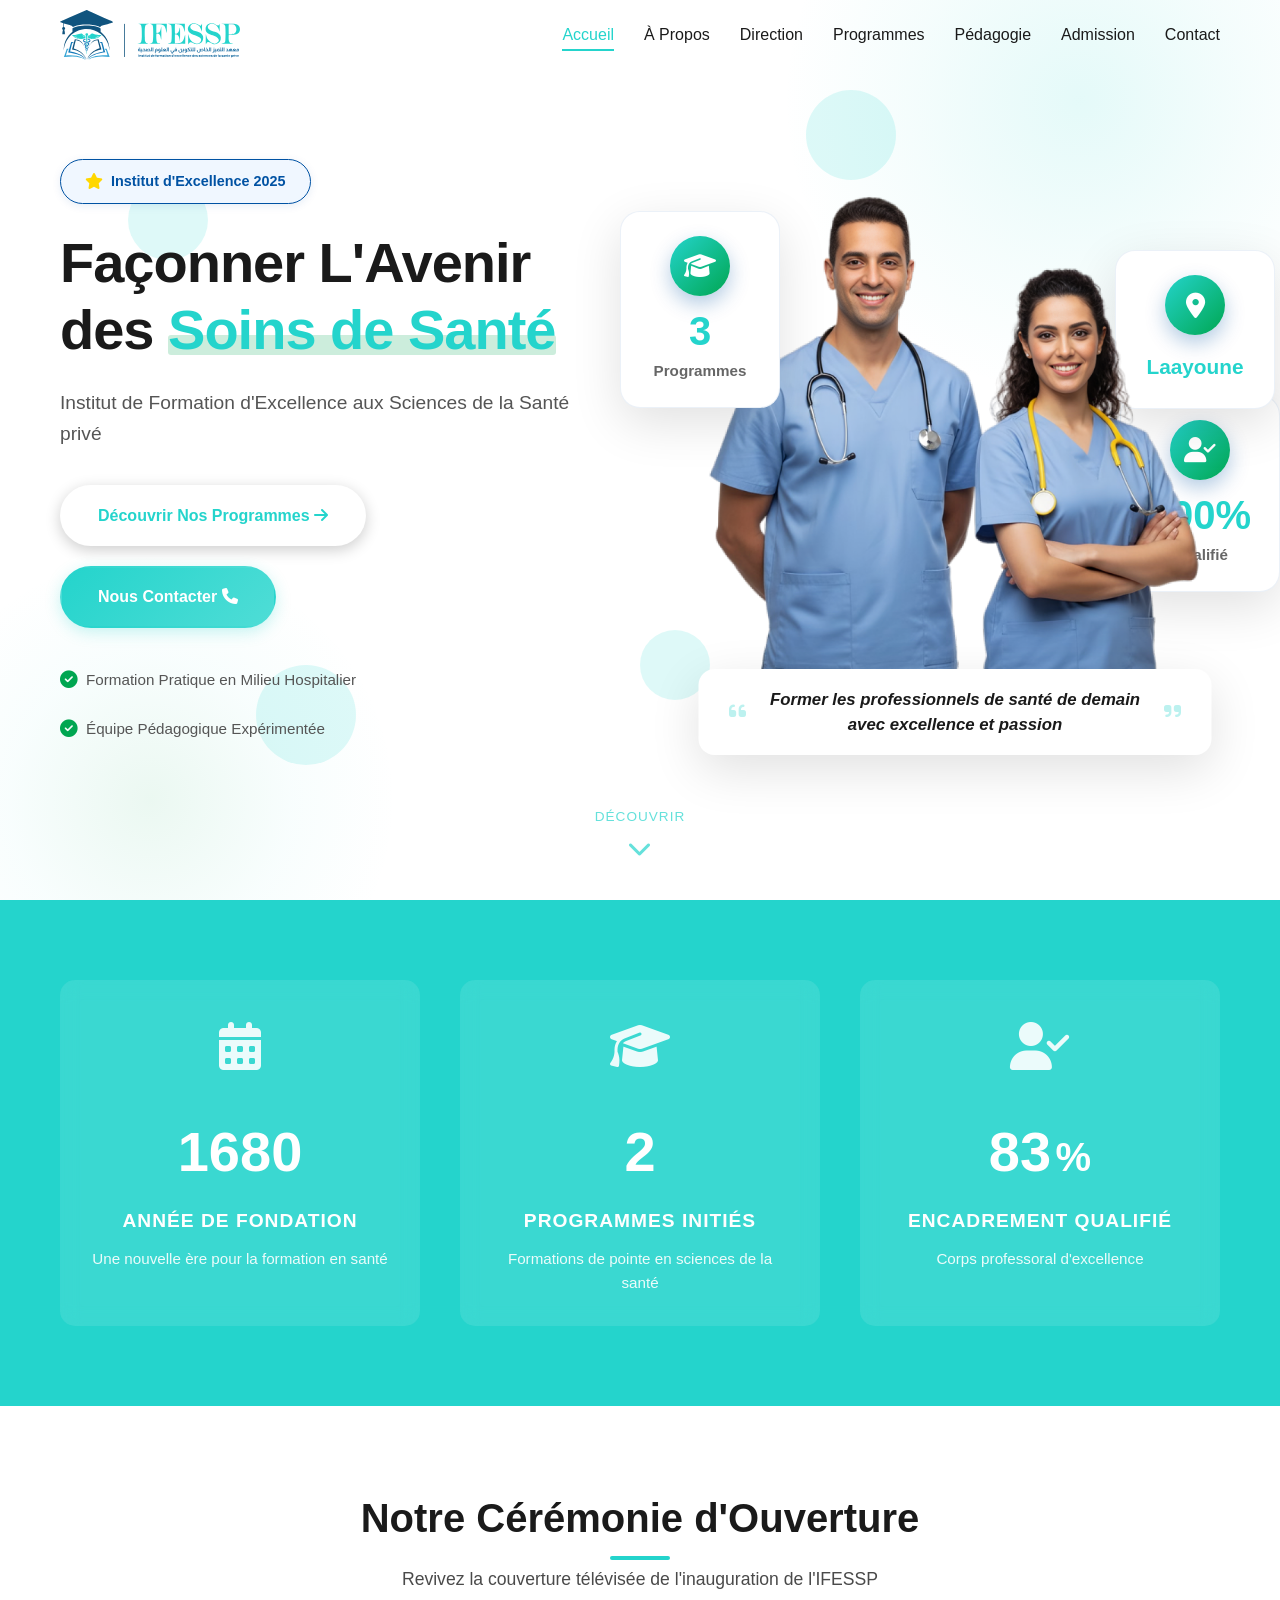
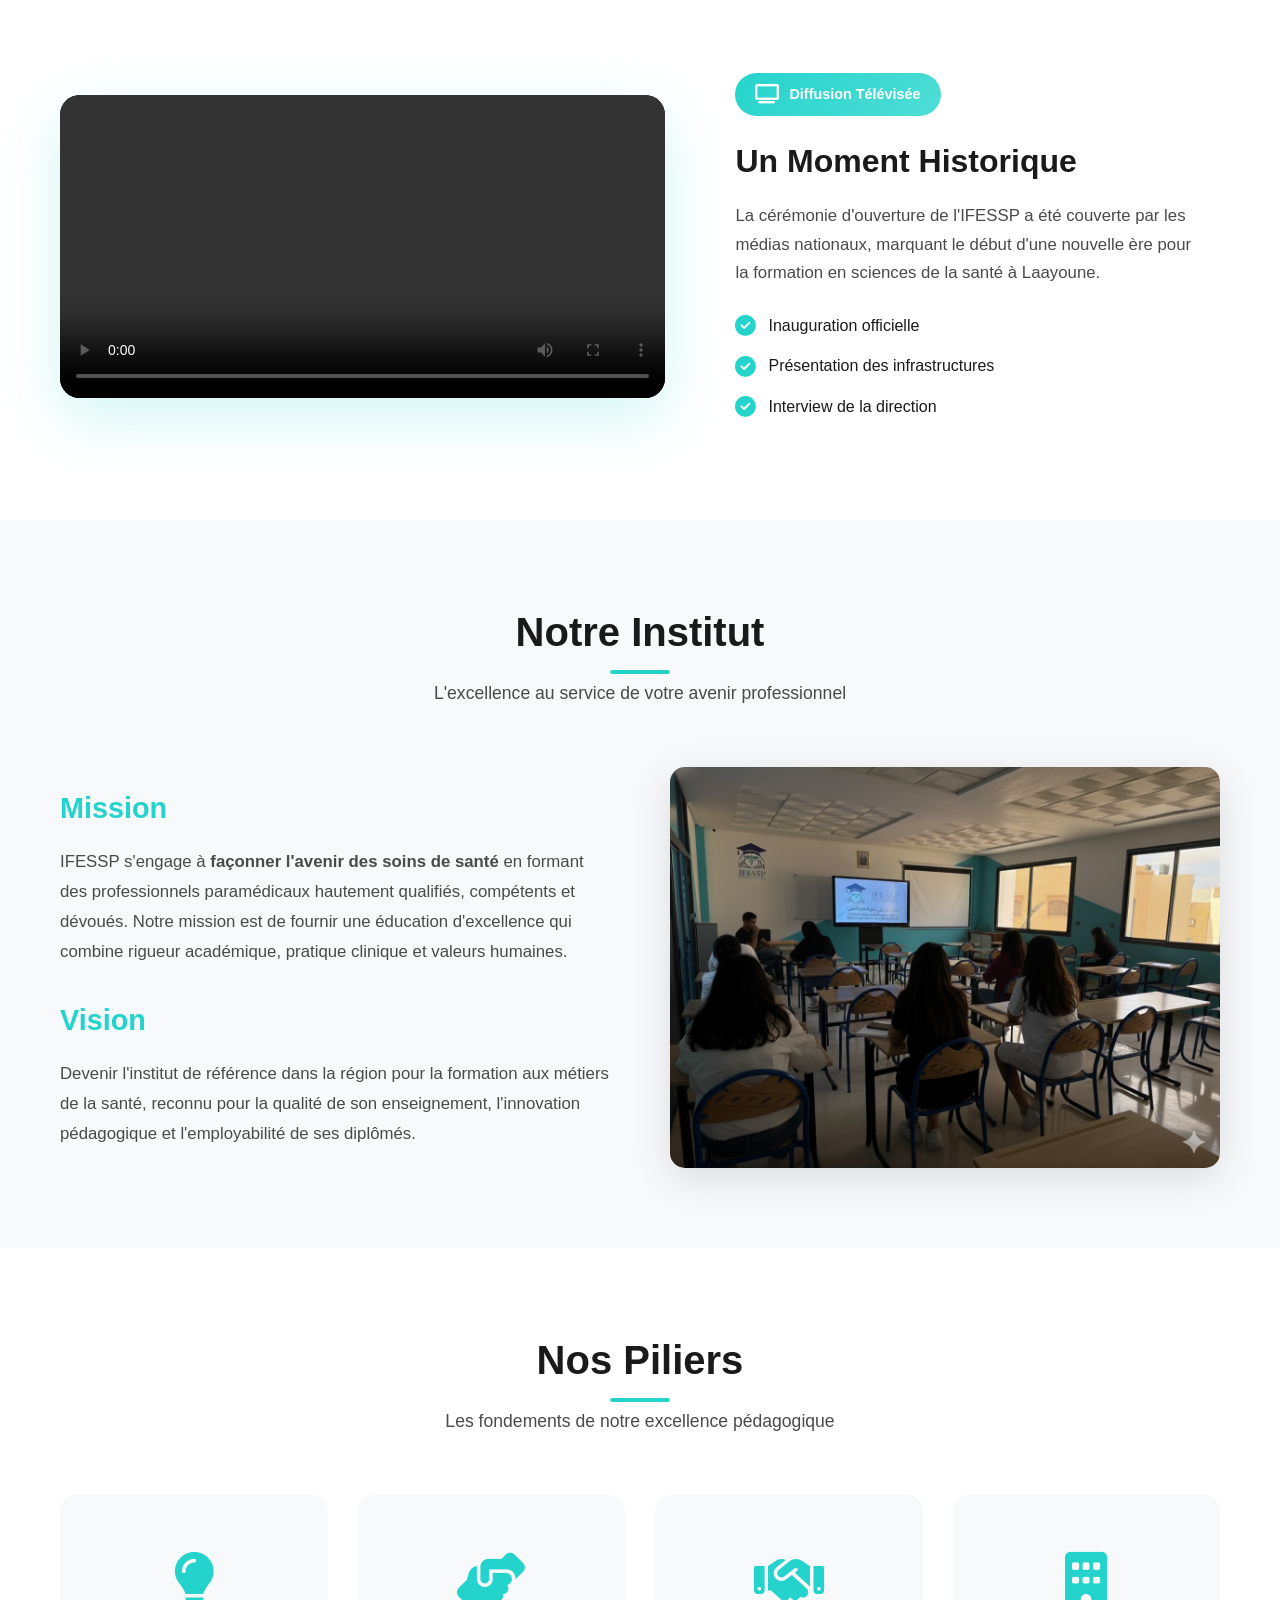
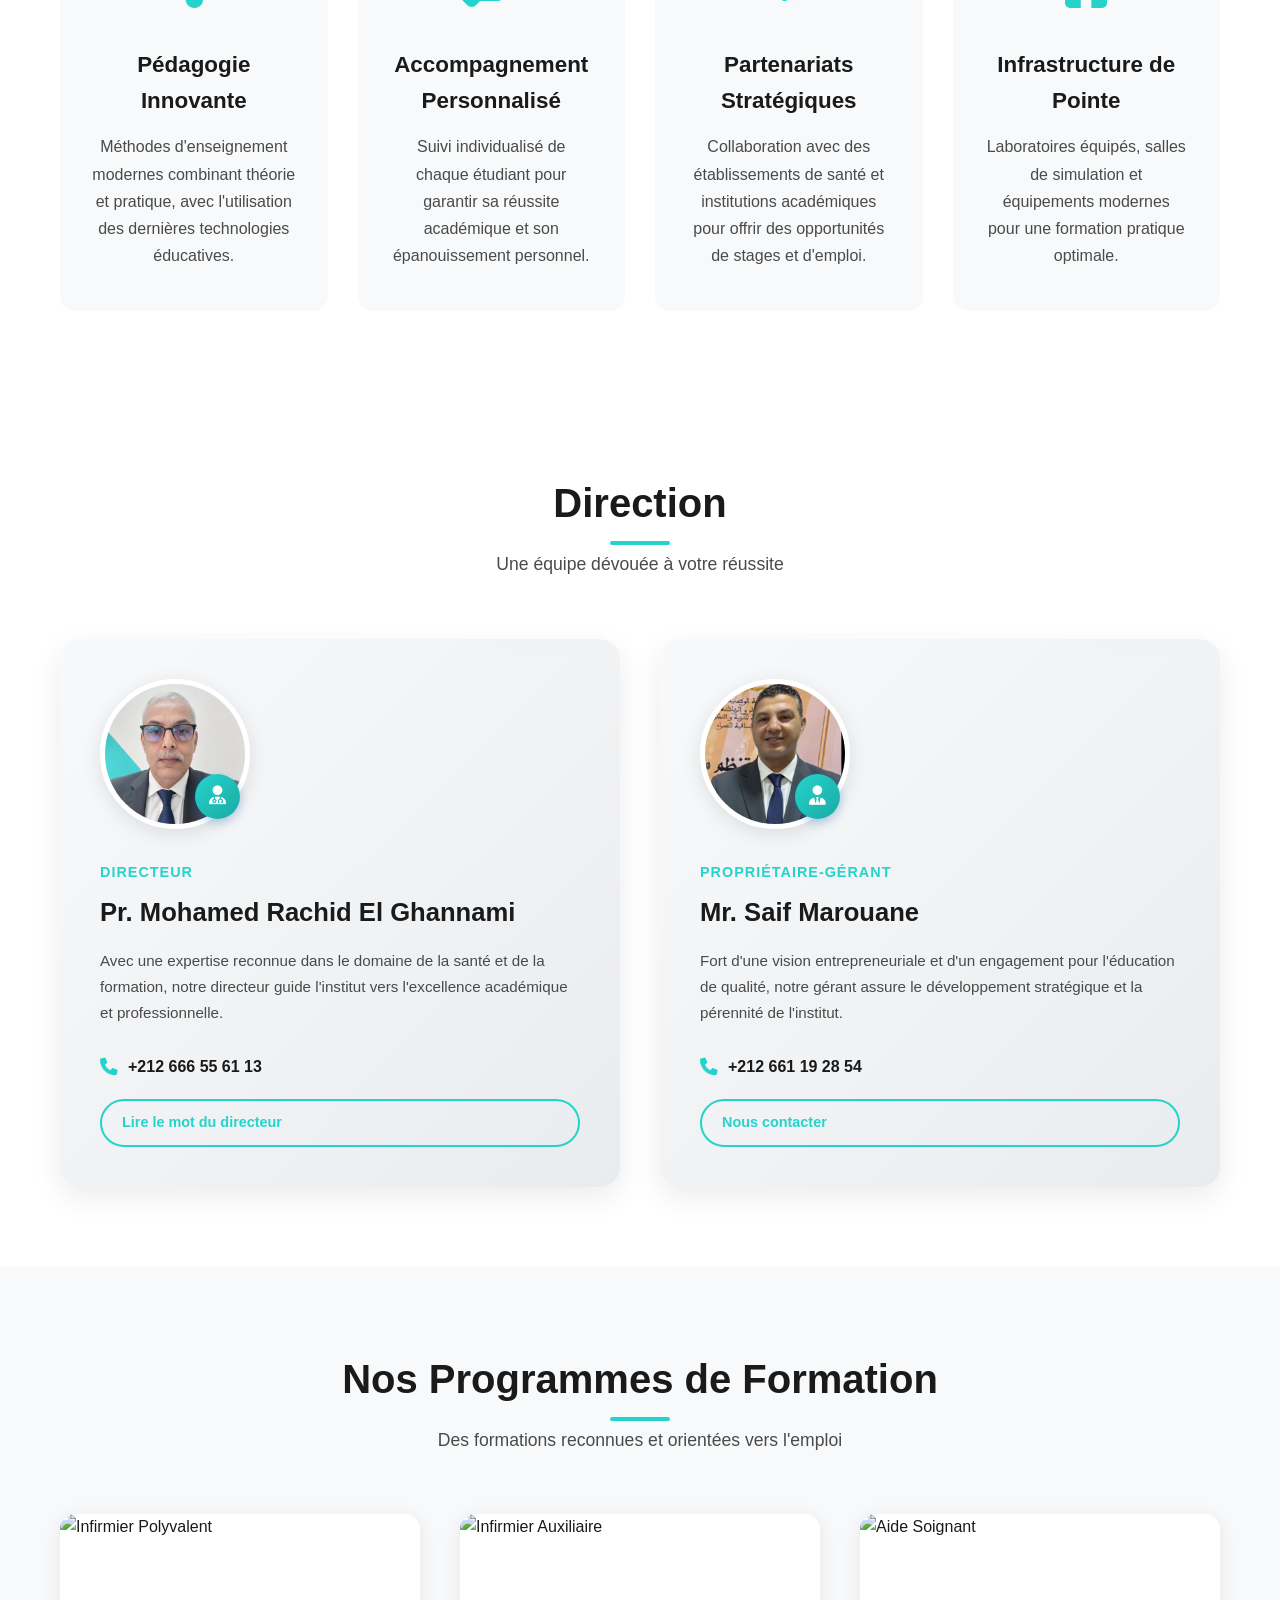
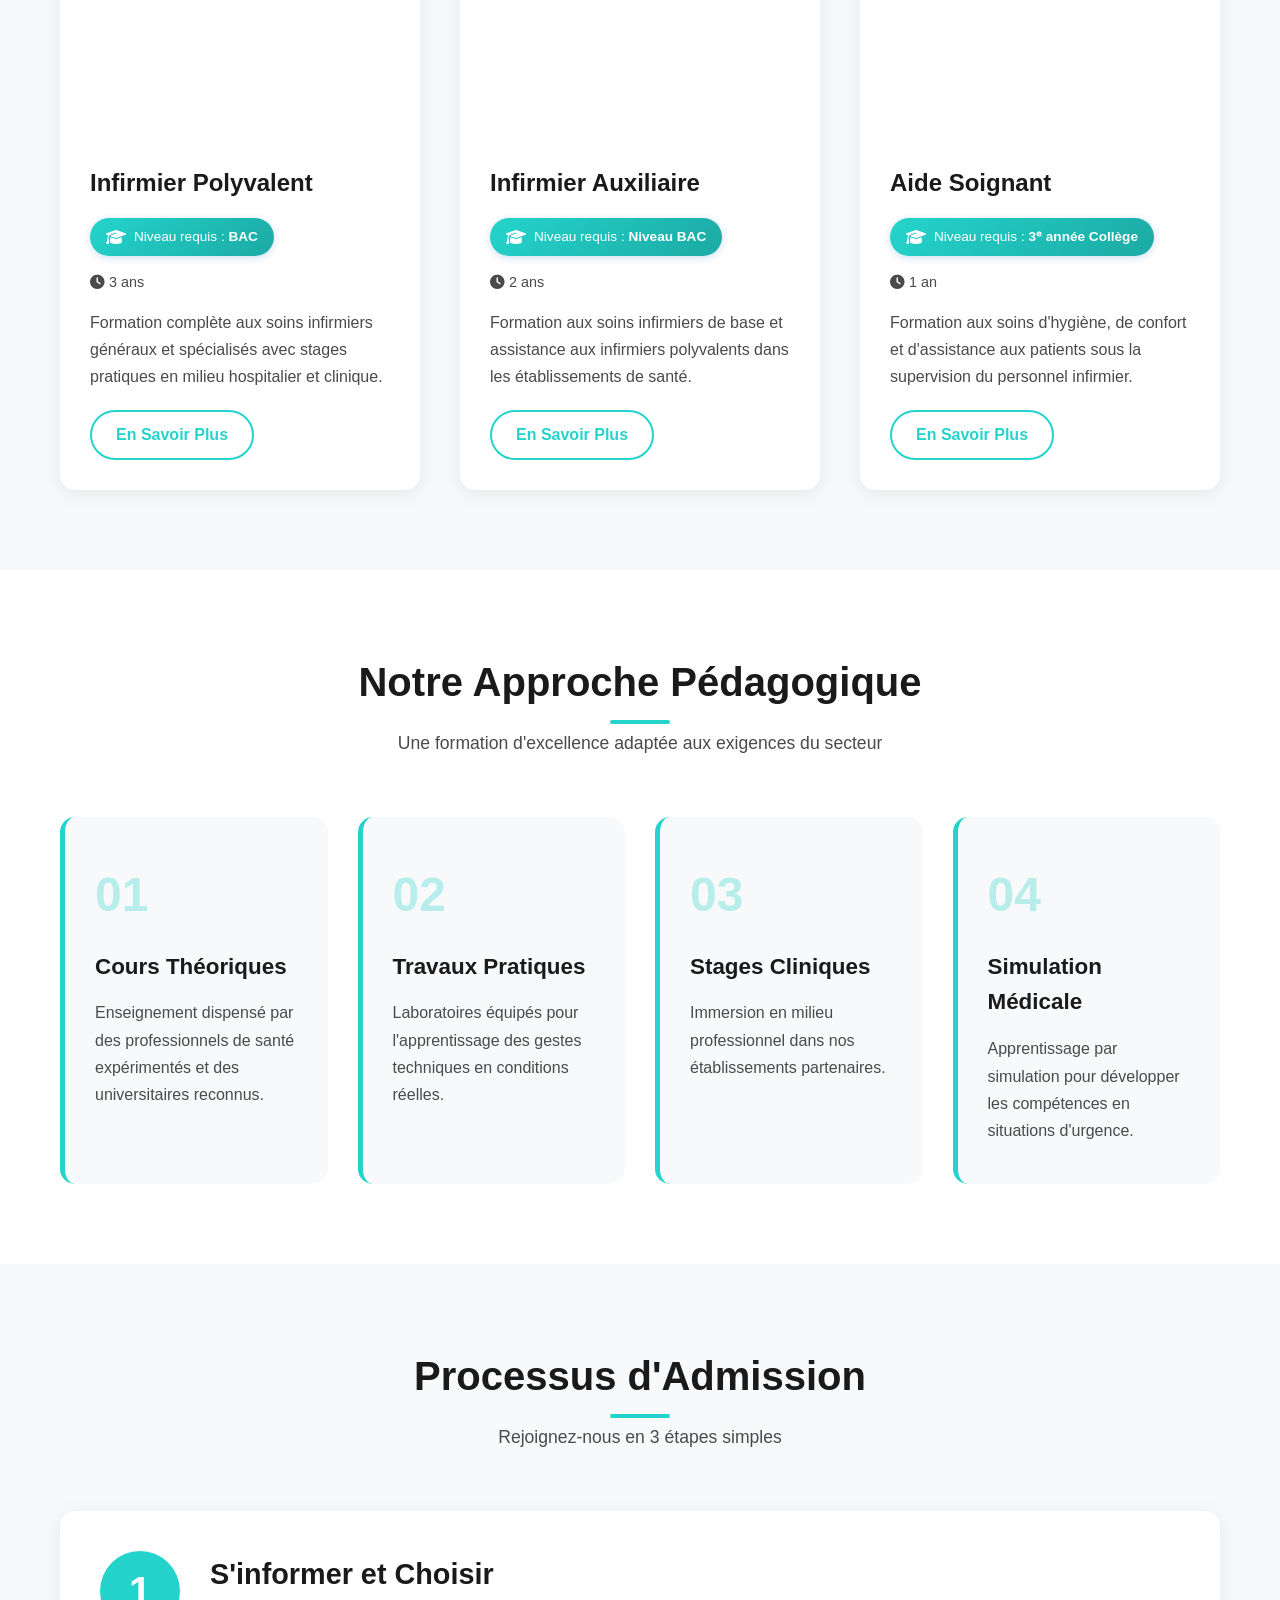
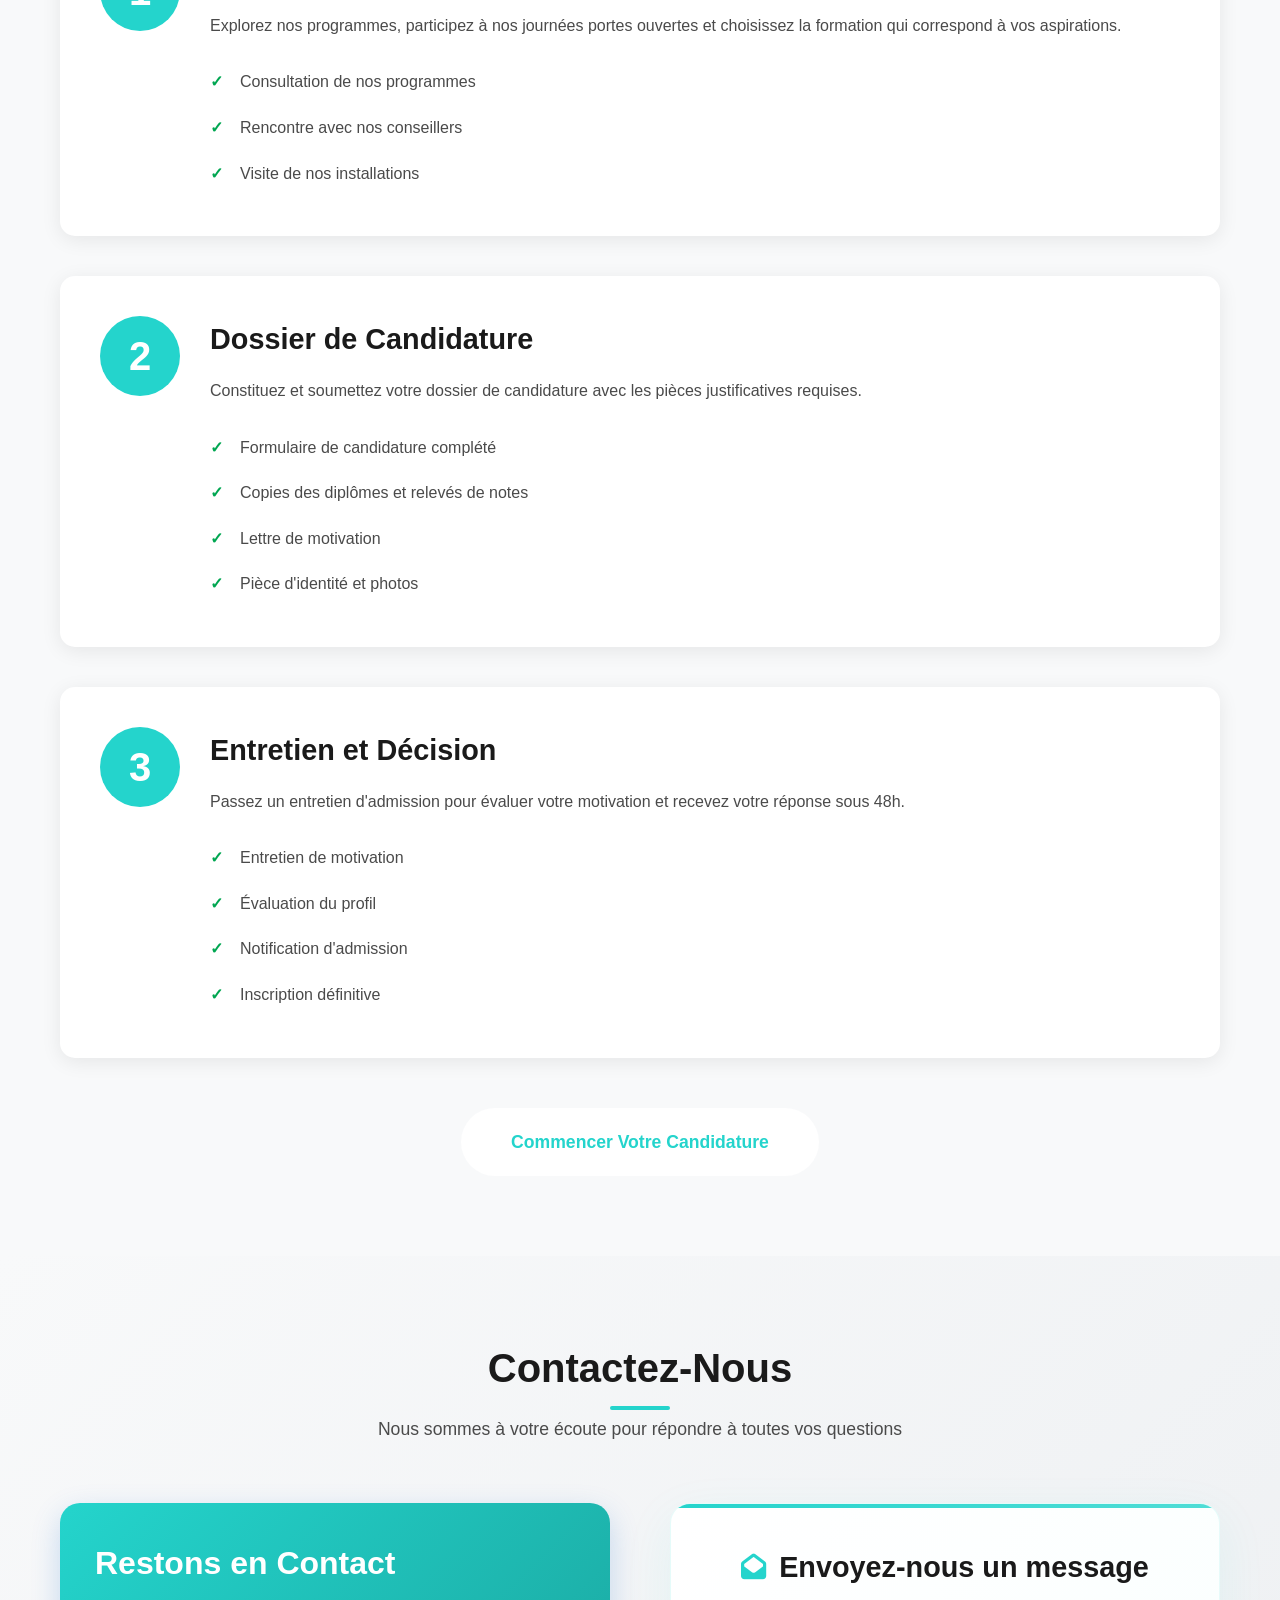
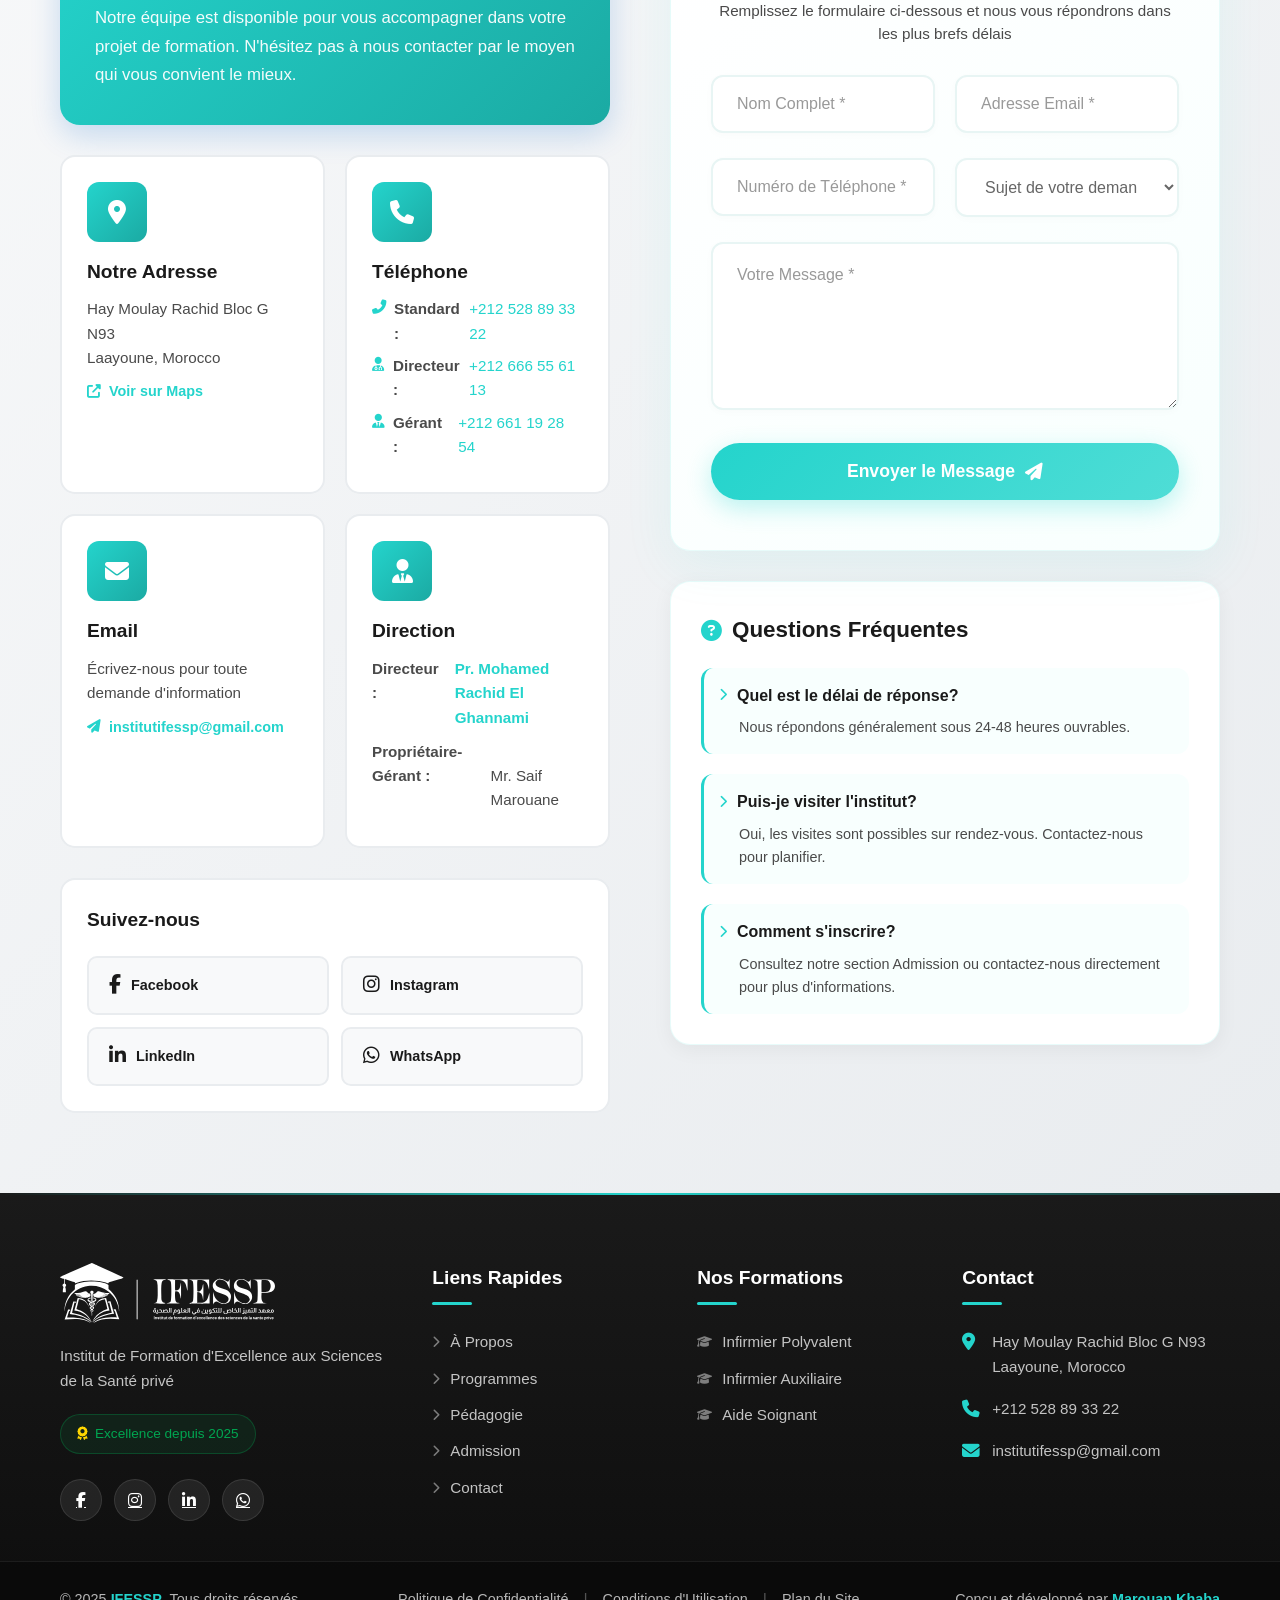
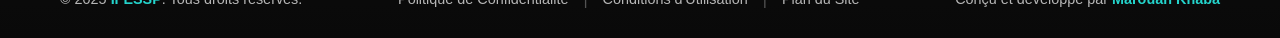
==== Campus/index.html @ 0893b7d5 "first commit" ====
<!DOCTYPE html>
<html lang="fr">
<head>
    <meta charset="UTF-8">
    <meta name="viewport" content="width=device-width, initial-scale=1.0">
    <meta name="description" content="IFESSP - Institut de Formation d'Excellence aux Sciences de la Santé privé. Façonner l'avenir des soins de santé à Laayoune, Maroc.">
    <title>IFESSP - Institut de Formation aux Sciences de la Santé privé</title>
    <link rel="stylesheet" href="styles.css">
    <link rel="stylesheet" href="https://cdnjs.cloudflare.com/ajax/libs/font-awesome/6.4.0/css/all.min.css">
</head>
<body>
    <!-- Navigation -->
    <nav class="navbar" id="navbar">
        <div class="container nav-container">
            <div class="logo">
                <img src="header_logo.svg" alt="IFESSP Logo">
            </div>
            <button class="mobile-menu-toggle" id="mobileMenuToggle">
                <span></span>
                <span></span>
                <span></span>
            </button>
            <ul class="nav-menu" id="navMenu">
                <li><a href="#accueil" class="nav-link active">Accueil</a></li>
                <li><a href="#apropos" class="nav-link">À Propos</a></li>
                <li><a href="#direction" class="nav-link">Direction</a></li>
                <li><a href="#programmes" class="nav-link">Programmes</a></li>
                <li><a href="#pedagogie" class="nav-link">Pédagogie</a></li>
                <li><a href="#admission" class="nav-link">Admission</a></li>
                <li><a href="#contact" class="nav-link">Contact</a></li>
            </ul>
        </div>
    </nav>

    <!-- Hero Section -->
    <section class="hero" id="accueil">
        <!-- Animated Background Particles -->
        <div class="hero-particles">
            <span class="particle particle-1"></span>
            <span class="particle particle-2"></span>
            <span class="particle particle-3"></span>
            <span class="particle particle-4"></span>
            <span class="particle particle-5"></span>
            <span class="particle particle-6"></span>
        </div>
        
        <div class="hero-container">
            <!-- Left Content -->
            <div class="hero-content">
                <!-- Badge -->
                <div class="hero-badge animate-fade-in">
                    <i class="fas fa-star"></i>
                    <span>Institut d'Excellence 2025</span>
                </div>
                
                <h1 class="hero-title animate-fade-in">
                    Façonner L'Avenir des 
                    <span class="highlight-text">Soins de Santé</span>
                </h1>
                
                <p class="hero-subtitle animate-fade-in-delay">
                    Institut de Formation d'Excellence aux Sciences de la Santé privé
                </p>
                
                
                <div class="hero-buttons animate-fade-in-delay-2">
                    <a href="#programmes" class="btn btn-primary btn-hero">
                        <span>Découvrir Nos Programmes</span>
                        <i class="fas fa-arrow-right"></i>
                    </a>
                    <a href="#contact" class="btn btn-secondary btn-hero">
                        <span>Nous Contacter</span>
                        <i class="fas fa-phone"></i>
                    </a>
                </div>
                
                <!-- Trust Indicators -->
                <div class="hero-trust animate-fade-in-delay-2">
                    <div class="trust-item">
                        <i class="fas fa-check-circle"></i>
                        <span>Formation Pratique en Milieu Hospitalier</span>
                    </div>
                    <div class="trust-item">
                        <i class="fas fa-check-circle"></i>
                        <span>Équipe Pédagogique Expérimentée</span>
                    </div>
                </div>
            </div>
            
            <!-- Right Image -->
            <div class="hero-image animate-fade-in">
                <img src="images/hero_image.png" alt="IFESSP - Formation en Sciences de la Santé">
                
                <!-- Floating Stats Cards -->
                <div class="floating-card floating-card-1">
                    <div class="card-icon">
                        <i class="fas fa-graduation-cap"></i>
                    </div>
                    <h4>3</h4>
                    <p>Programmes</p>
                </div>
                
                <div class="floating-card floating-card-2">
                    <div class="card-icon">
                        <i class="fas fa-user-check"></i>
                    </div>
                    <h4>100%</h4>
                    <p>Qualifié</p>
                </div>
                
                <div class="floating-card floating-card-3">
                    <div class="card-icon">
                        <i class="fas fa-map-marker-alt"></i>
                    </div>
                    <p class="location-text">Laayoune</p>
                </div>
                
                <!-- Bottom Overlay Card -->
                <div class="hero-bottom-card">
                    <div class="bottom-card-motto">
                        <i class="fas fa-quote-left"></i>
                        <p>Former les professionnels de santé de demain avec excellence et passion</p>
                        <i class="fas fa-quote-right"></i>
                    </div>
                </div>
            </div>
        </div>
        
        <!-- Scroll Indicator -->
        <div class="scroll-indicator">
            <span>Découvrir</span>
            <i class="fas fa-chevron-down"></i>
        </div>
    </section>

    <!-- Excellence en Chiffres -->
    <section class="stats-section">
        <div class="container">
            <div class="stats-grid">
                <div class="stat-card">
                    <div class="stat-icon">
                        <i class="fas fa-calendar-alt"></i>
                    </div>
                    <div class="stat-number" data-target="2025">0</div>
                    <div class="stat-label">Année de Fondation</div>
                    <p class="stat-description">Une nouvelle ère pour la formation en santé</p>
                </div>
                <div class="stat-card">
                    <div class="stat-icon">
                        <i class="fas fa-graduation-cap"></i>
                    </div>
                    <div class="stat-number" data-target="3">0</div>
                    <div class="stat-label">Programmes Initiés</div>
                    <p class="stat-description">Formations de pointe en sciences de la santé</p>
                </div>
                <div class="stat-card">
                    <div class="stat-icon">
                        <i class="fas fa-user-check"></i>
                    </div>
                    <div class="stat-number" data-target="100">0</div>
                    <div class="stat-suffix">%</div>
                    <div class="stat-label">Encadrement Qualifié</div>
                    <p class="stat-description">Corps professoral d'excellence</p>
                </div>
            </div>
        </div>
    </section>

    <!-- TV Broadcast Video Section -->
    <section class="video-section">
        <div class="container">
            <div class="section-header">
                <h2 class="section-title">Notre Cérémonie d'Ouverture</h2>
                <p class="section-subtitle">Revivez la couverture télévisée de l'inauguration de l'IFESSP</p>
            </div>
            <div class="video-container">
                <div class="video-wrapper">
                    <video controls>
                        <source src="vid/Untitled design.mp4" type="video/mp4">
                        Votre navigateur ne supporte pas la lecture de vidéos.
                    </video>
                </div>
                <div class="video-info">
                    <div class="video-badge">
                        <i class="fas fa-tv"></i>
                        <span>Diffusion Télévisée</span>
                    </div>
                    <h3>Un Moment Historique</h3>
                    <p>La cérémonie d'ouverture de l'IFESSP a été couverte par les médias nationaux, marquant le début d'une nouvelle ère pour la formation en sciences de la santé à Laayoune.</p>
                    <div class="video-highlights">
                        <div class="highlight-item">
                            <i class="fas fa-check-circle"></i>
                            <span>Inauguration officielle</span>
                        </div>
                        <div class="highlight-item">
                            <i class="fas fa-check-circle"></i>
                            <span>Présentation des infrastructures</span>
                        </div>
                        <div class="highlight-item">
                            <i class="fas fa-check-circle"></i>
                            <span>Interview de la direction</span>
                        </div>
                    </div>
                </div>
            </div>
        </div>
    </section>

    <!-- À Propos -->
    <section class="about-section" id="apropos">
        <div class="container">
            <div class="section-header">
                <h2 class="section-title">Notre Institut</h2>
                <p class="section-subtitle">L'excellence au service de votre avenir professionnel</p>
            </div>
            <div class="about-content">
                <div class="about-text">
                    <h3>Mission</h3>
                    <p>IFESSP s'engage à <strong>façonner l'avenir des soins de santé</strong> en formant des professionnels paramédicaux hautement qualifiés, compétents et dévoués. Notre mission est de fournir une éducation d'excellence qui combine rigueur académique, pratique clinique et valeurs humaines.</p>
                    
                    <h3>Vision</h3>
                    <p>Devenir l'institut de référence dans la région pour la formation aux métiers de la santé, reconnu pour la qualité de son enseignement, l'innovation pédagogique et l'employabilité de ses diplômés.</p>
                </div>
                <div class="about-image">
                    <img src="images/Gemini_Generated_Image_5qboi05qboi05qbo.png" alt="Formation en santé">
                </div>
            </div>
        </div>
    </section>

    <!-- Piliers -->
    <section class="pillars-section">
        <div class="container">
            <div class="section-header">
                <h2 class="section-title">Nos Piliers</h2>
                <p class="section-subtitle">Les fondements de notre excellence pédagogique</p>
            </div>
            <div class="pillars-grid">
                <div class="pillar-card">
                    <div class="pillar-icon">
                        <i class="fas fa-lightbulb"></i>
                    </div>
                    <h3>Pédagogie Innovante</h3>
                    <p>Méthodes d'enseignement modernes combinant théorie et pratique, avec l'utilisation des dernières technologies éducatives.</p>
                </div>
                <div class="pillar-card">
                    <div class="pillar-icon">
                        <i class="fas fa-hands-helping"></i>
                    </div>
                    <h3>Accompagnement Personnalisé</h3>
                    <p>Suivi individualisé de chaque étudiant pour garantir sa réussite académique et son épanouissement personnel.</p>
                </div>
                <div class="pillar-card">
                    <div class="pillar-icon">
                        <i class="fas fa-handshake"></i>
                    </div>
                    <h3>Partenariats Stratégiques</h3>
                    <p>Collaboration avec des établissements de santé et institutions académiques pour offrir des opportunités de stages et d'emploi.</p>
                </div>
                <div class="pillar-card">
                    <div class="pillar-icon">
                        <i class="fas fa-building"></i>
                    </div>
                    <h3>Infrastructure de Pointe</h3>
                    <p>Laboratoires équipés, salles de simulation et équipements modernes pour une formation pratique optimale.</p>
                </div>
            </div>
        </div>
    </section>

    <!-- Direction -->
    <section class="direction-section" id="direction">
        <div class="container">
            <div class="section-header">
                <h2 class="section-title">Direction</h2>
                <p class="section-subtitle">Une équipe dévouée à votre réussite</p>
            </div>
            <div class="direction-grid">
                <div class="direction-card">
                    <div class="direction-image-wrapper">
                        <img src="images/Directeur_image22.png" alt="Pr. Mohamed Rachid El Ghannami" class="direction-image">
                        <div class="direction-badge">
                            <i class="fas fa-user-md"></i>
                        </div>
                    </div>
                    <div class="direction-info">
                        <h4>Directeur</h4>
                        <h3>Pr. Mohamed Rachid El Ghannami</h3>
                        <p class="direction-description">Avec une expertise reconnue dans le domaine de la santé et de la formation, notre directeur guide l'institut vers l'excellence académique et professionnelle.</p>
                        <div class="direction-contact">
                            <a href="tel:+212666556113" class="contact-link-item">
                                <i class="fas fa-phone"></i>
                                <span>+212 666 55 61 13</span>
                            </a>
                            <a href="mot-du-directeur.html" class="btn btn-outline btn-sm">Lire le mot du directeur</a>
                        </div>
                    </div>
                </div>

                <div class="direction-card">
                    <div class="direction-image-wrapper">
                        <img src="images/marouan_image.png" alt="Mr. Saif Marouane" class="direction-image">
                        <div class="direction-badge">
                            <i class="fas fa-user-tie"></i>
                        </div>
                    </div>
                    <div class="direction-info">
                        <h4>Propriétaire-Gérant</h4>
                        <h3>Mr. Saif Marouane</h3>
                        <p class="direction-description">Fort d'une vision entrepreneuriale et d'un engagement pour l'éducation de qualité, notre gérant assure le développement stratégique et la pérennité de l'institut.</p>
                        <div class="direction-contact">
                            <a href="tel:+212661192854" class="contact-link-item">
                                <i class="fas fa-phone"></i>
                                <span>+212 661 19 28 54</span>
                            </a>
                            <a href="#contact" class="btn btn-outline btn-sm">Nous contacter</a>
                        </div>
                    </div>
                </div>
            </div>
        </div>
    </section>

    <!-- Programmes -->
    <section class="programs-section" id="programmes">
        <div class="container">
            <div class="section-header">
                <h2 class="section-title">Nos Programmes de Formation</h2>
                <p class="section-subtitle">Des formations reconnues et orientées vers l'emploi</p>
            </div>
            <div class="programs-grid">
                <div class="program-card">
                    <div class="program-image">
                        <img src="https://images.unsplash.com/photo-1559757148-5c350d0d3c56?w=600&q=80" alt="Infirmier Polyvalent">
                    </div>
                    <div class="program-content">
                        <h3>Infirmier Polyvalent</h3>
                        <div class="program-level">
                            <i class="fas fa-graduation-cap"></i>
                            <span>Niveau requis : <strong>BAC</strong></span>
                        </div>
                        <div class="program-meta">
                            <span><i class="fas fa-clock"></i> 3 ans</span>
                        </div>
                        <p>Formation complète aux soins infirmiers généraux et spécialisés avec stages pratiques en milieu hospitalier et clinique.</p>
                        <a href="infirmier-polyvalent.html" class="btn btn-outline">En Savoir Plus</a>
                    </div>
                </div>
                <div class="program-card">
                    <div class="program-image">
                        <img src="https://images.unsplash.com/photo-1576091160550-2173dba999ef?w=600&q=80" alt="Infirmier Auxiliaire">
                    </div>
                    <div class="program-content">
                        <h3>Infirmier Auxiliaire</h3>
                        <div class="program-level">
                            <i class="fas fa-graduation-cap"></i>
                            <span>Niveau requis : <strong>Niveau BAC</strong></span>
                        </div>
                        <div class="program-meta">
                            <span><i class="fas fa-clock"></i> 2 ans</span>
                        </div>
                        <p>Formation aux soins infirmiers de base et assistance aux infirmiers polyvalents dans les établissements de santé.</p>
                        <a href="infirmier-auxiliaire.html" class="btn btn-outline">En Savoir Plus</a>
                    </div>
                </div>
                <div class="program-card">
                    <div class="program-image">
                        <img src="https://images.unsplash.com/photo-1584820927498-cfe5211fd8bf?w=600&q=80" alt="Aide Soignant">
                    </div>
                    <div class="program-content">
                        <h3>Aide Soignant</h3>
                        <div class="program-level">
                            <i class="fas fa-graduation-cap"></i>
                            <span>Niveau requis : <strong>3ᵉ année Collège</strong></span>
                        </div>
                        <div class="program-meta">
                            <span><i class="fas fa-clock"></i> 1 an</span>
                        </div>
                        <p>Formation aux soins d'hygiène, de confort et d'assistance aux patients sous la supervision du personnel infirmier.</p>
                        <a href="aide-soignant.html" class="btn btn-outline">En Savoir Plus</a>
                    </div>
                </div>
            </div>
        </div>
    </section>

    <!-- Pédagogie -->
    <section class="pedagogy-section" id="pedagogie">
        <div class="container">
            <div class="section-header">
                <h2 class="section-title">Notre Approche Pédagogique</h2>
                <p class="section-subtitle">Une formation d'excellence adaptée aux exigences du secteur</p>
            </div>
            <div class="pedagogy-grid">
                <div class="pedagogy-item">
                    <div class="pedagogy-number">01</div>
                    <h3>Cours Théoriques</h3>
                    <p>Enseignement dispensé par des professionnels de santé expérimentés et des universitaires reconnus.</p>
                </div>
                <div class="pedagogy-item">
                    <div class="pedagogy-number">02</div>
                    <h3>Travaux Pratiques</h3>
                    <p>Laboratoires équipés pour l'apprentissage des gestes techniques en conditions réelles.</p>
                </div>
                <div class="pedagogy-item">
                    <div class="pedagogy-number">03</div>
                    <h3>Stages Cliniques</h3>
                    <p>Immersion en milieu professionnel dans nos établissements partenaires.</p>
                </div>
                <div class="pedagogy-item">
                    <div class="pedagogy-number">04</div>
                    <h3>Simulation Médicale</h3>
                    <p>Apprentissage par simulation pour développer les compétences en situations d'urgence.</p>
                </div>
            </div>
        </div>
    </section>

    <!-- Processus d'Admission -->
    <section class="admission-section" id="admission">
        <div class="container">
            <div class="section-header">
                <h2 class="section-title">Processus d'Admission</h2>
                <p class="section-subtitle">Rejoignez-nous en 3 étapes simples</p>
            </div>
            <div class="admission-steps">
                <div class="step">
                    <div class="step-number">1</div>
                    <div class="step-content">
                        <h3>S'informer et Choisir</h3>
                        <p>Explorez nos programmes, participez à nos journées portes ouvertes et choisissez la formation qui correspond à vos aspirations.</p>
                        <ul class="step-list">
                            <li>Consultation de nos programmes</li>
                            <li>Rencontre avec nos conseillers</li>
                            <li>Visite de nos installations</li>
                        </ul>
                    </div>
                </div>
                <div class="step">
                    <div class="step-number">2</div>
                    <div class="step-content">
                        <h3>Dossier de Candidature</h3>
                        <p>Constituez et soumettez votre dossier de candidature avec les pièces justificatives requises.</p>
                        <ul class="step-list">
                            <li>Formulaire de candidature complété</li>
                            <li>Copies des diplômes et relevés de notes</li>
                            <li>Lettre de motivation</li>
                            <li>Pièce d'identité et photos</li>
                        </ul>
                    </div>
                </div>
                <div class="step">
                    <div class="step-number">3</div>
                    <div class="step-content">
                        <h3>Entretien et Décision</h3>
                        <p>Passez un entretien d'admission pour évaluer votre motivation et recevez votre réponse sous 48h.</p>
                        <ul class="step-list">
                            <li>Entretien de motivation</li>
                            <li>Évaluation du profil</li>
                            <li>Notification d'admission</li>
                            <li>Inscription définitive</li>
                        </ul>
                    </div>
                </div>
            </div>
            <div class="admission-cta">
                <a href="#contact" class="btn btn-primary btn-large">Commencer Votre Candidature</a>
            </div>
        </div>
    </section>

    <!-- Contact -->
    <section class="contact-section" id="contact">
        <div class="container">
            <div class="section-header">
                <h2 class="section-title">Contactez-Nous</h2>
                <p class="section-subtitle">Nous sommes à votre écoute pour répondre à toutes vos questions</p>
            </div>
            <div class="contact-grid">
                <div class="contact-info">
                    <div class="contact-intro">
                        <h3>Restons en Contact</h3>
                        <p>Notre équipe est disponible pour vous accompagner dans votre projet de formation. N'hésitez pas à nous contacter par le moyen qui vous convient le mieux.</p>
                    </div>
                    
                    <div class="contact-cards-grid">
                        <div class="contact-card contact-card-enhanced">
                            <div class="contact-icon">
                                <i class="fas fa-map-marker-alt"></i>
                            </div>
                            <div class="contact-card-content">
                                <h3>Notre Adresse</h3>
                                <p>Hay Moulay Rachid Bloc G N93<br>Laayoune, Morocco</p>
                                <a href="https://maps.google.com/?q=Hay+Moulay+Rachid+Bloc+G+N93+Laayoune" target="_blank" class="contact-link">
                                    <i class="fas fa-external-link-alt"></i> Voir sur Maps
                                </a>
                            </div>
                        </div>
                        
                        <div class="contact-card contact-card-enhanced">
                            <div class="contact-icon">
                                <i class="fas fa-phone"></i>
                            </div>
                            <div class="contact-card-content">
                                <h3>Téléphone</h3>
                                <p class="contact-detail"><i class="fas fa-phone-alt"></i> <strong>Standard :</strong> <a href="tel:+212528893322">+212 528 89 33 22</a></p>
                                <p class="contact-detail"><i class="fas fa-user-md"></i> <strong>Directeur :</strong> <a href="tel:+212666556113">+212 666 55 61 13</a></p>
                                <p class="contact-detail"><i class="fas fa-user-tie"></i> <strong>Gérant :</strong> <a href="tel:+212661192854">+212 661 19 28 54</a></p>
                            </div>
                        </div>
                        
                        <div class="contact-card contact-card-enhanced">
                            <div class="contact-icon">
                                <i class="fas fa-envelope"></i>
                            </div>
                            <div class="contact-card-content">
                                <h3>Email</h3>
                                <p>Écrivez-nous pour toute demande d'information</p>
                                <a href="mailto:institutifessp@gmail.com" class="contact-link">
                                    <i class="fas fa-paper-plane"></i> institutifessp@gmail.com
                                </a>
                            </div>
                        </div>
                        
                        <div class="contact-card contact-card-enhanced">
                            <div class="contact-icon">
                                <i class="fas fa-user-tie"></i>
                            </div>
                            <div class="contact-card-content">
                                <h3>Direction</h3>
                                <p class="contact-detail">
                                    <strong>Directeur :</strong><br>
                                    <a href="mot-du-directeur.html" class="director-link">Pr. Mohamed Rachid El Ghannami</a>
                                </p>
                                <p class="contact-detail">
                                    <strong>Propriétaire-Gérant :</strong><br>
                                    Mr. Saif Marouane
                                </p>
                            </div>
                        </div>
                    </div>
                    
                    <div class="contact-social">
                        <h4>Suivez-nous</h4>
                        <div class="social-links-contact">
                            <a href="https://www.facebook.com/profile.php?id=61583809679076" class="social-btn" aria-label="Facebook" target="_blank">
                                <i class="fab fa-facebook-f"></i>
                                <span>Facebook</span>
                            </a>
                            <a href="https://www.instagram.com/institut_ifessp/" class="social-btn" aria-label="Instagram" target="_blank">
                                <i class="fab fa-instagram"></i>
                                <span>Instagram</span>
                            </a>
                            <a href="https://www.linkedin.com/company/ifessp" class="social-btn" aria-label="LinkedIn" target="_blank">
                                <i class="fab fa-linkedin-in"></i>
                                <span>LinkedIn</span>
                            </a>
                            <a href="https://wa.me/212661192854" class="social-btn whatsapp-btn" aria-label="WhatsApp" target="_blank">
                                <i class="fab fa-whatsapp"></i>
                                <span>WhatsApp</span>
                            </a>
                        </div>
                    </div>
                </div>
                <div class="contact-right-content">
                    <div class="contact-form-wrapper">
                        <div class="form-header">
                            <h3><i class="fas fa-envelope-open"></i> Envoyez-nous un message</h3>
                            <p>Remplissez le formulaire ci-dessous et nous vous répondrons dans les plus brefs délais</p>
                        </div>
                        <form class="contact-form" id="contactForm">
                            <div class="form-row">
                                <div class="form-group">
                                    <input type="text" id="name" name="name" placeholder="Nom Complet *" required>
                                </div>
                                <div class="form-group">
                                    <input type="email" id="email" name="email" placeholder="Adresse Email *" required>
                                </div>
                            </div>
                            <div class="form-row">
                                <div class="form-group">
                                    <input type="tel" id="phone" name="phone" placeholder="Numéro de Téléphone *" required>
                                </div>
                                <div class="form-group">
                                    <select id="subject" name="subject" required>
                                        <option value="">Sujet de votre demande *</option>
                                        <option value="information">💡 Demande d'information</option>
                                        <option value="admission">📝 Admission</option>
                                        <option value="visite">🏥 Visite de l'institut</option>
                                        <option value="autre">✉️ Autre</option>
                                    </select>
                                </div>
                            </div>
                            <div class="form-group">
                                <textarea id="message" name="message" rows="5" placeholder="Votre Message *" required></textarea>
                            </div>
                            <button type="submit" class="btn btn-primary btn-block">
                                <span>Envoyer le Message</span>
                                <i class="fas fa-paper-plane"></i>
                            </button>
                        </form>
                    </div>
                    
                    <!-- FAQ Section Below Form -->
                    <div class="contact-faq">
                        <h4><i class="fas fa-question-circle"></i> Questions Fréquentes</h4>
                        <div class="faq-list">
                            <div class="faq-item">
                                <div class="faq-question">
                                    <i class="fas fa-chevron-right"></i>
                                    <strong>Quel est le délai de réponse?</strong>
                                </div>
                                <p>Nous répondons généralement sous 24-48 heures ouvrables.</p>
                            </div>
                            <div class="faq-item">
                                <div class="faq-question">
                                    <i class="fas fa-chevron-right"></i>
                                    <strong>Puis-je visiter l'institut?</strong>
                                </div>
                                <p>Oui, les visites sont possibles sur rendez-vous. Contactez-nous pour planifier.</p>
                            </div>
                            <div class="faq-item">
                                <div class="faq-question">
                                    <i class="fas fa-chevron-right"></i>
                                    <strong>Comment s'inscrire?</strong>
                                </div>
                                <p>Consultez notre section Admission ou contactez-nous directement pour plus d'informations.</p>
                            </div>
                        </div>
                    </div>
                </div>
            </div>
        </div>
    </section>

    <!-- Footer -->
    <footer class="footer">
        <div class="footer-main">
            <div class="container">
                <div class="footer-content">
                    <!-- About Column -->
                    <div class="footer-col footer-col-about">
                        <div class="footer-logo">
                            <img src="footer_logo.svg" alt="IFESSP Logo">
                        </div>
                        <p class="footer-description">Institut de Formation d'Excellence aux Sciences de la Santé privé</p>
                        <div class="footer-badge">
                            <i class="fas fa-award"></i>
                            <span>Excellence depuis 2025</span>
                        </div>
                        <div class="social-links">
                            <a href="https://www.facebook.com/profile.php?id=61583809679076" aria-label="Facebook" class="social-link">
                                <i class="fab fa-facebook-f"></i>
                            </a>
                            <a href="https://www.instagram.com/institut_ifessp/" aria-label="Instagram" class="social-link">
                                <i class="fab fa-instagram"></i>
                            </a>
                            <a href="https://www.linkedin.com/company/ifessp" aria-label="LinkedIn" class="social-link" target="_blank">
                                <i class="fab fa-linkedin-in"></i>
                            </a>
                            <a href="https://wa.me/212661192854" aria-label="WhatsApp" class="social-link" target="_blank">
                                <i class="fab fa-whatsapp"></i>
                            </a>
                        </div>
                    </div>
                    
                    <!-- Quick Links -->
                    <div class="footer-col">
                        <h4 class="footer-title">Liens Rapides</h4>
                        <ul class="footer-links">
                            <li><a href="#apropos"><i class="fas fa-chevron-right"></i> À Propos</a></li>
                            <li><a href="#programmes"><i class="fas fa-chevron-right"></i> Programmes</a></li>
                            <li><a href="#pedagogie"><i class="fas fa-chevron-right"></i> Pédagogie</a></li>
                            <li><a href="#admission"><i class="fas fa-chevron-right"></i> Admission</a></li>
                            <li><a href="#contact"><i class="fas fa-chevron-right"></i> Contact</a></li>
                        </ul>
                    </div>
                    
                    <!-- Programs -->
                    <div class="footer-col">
                        <h4 class="footer-title">Nos Formations</h4>
                        <ul class="footer-links">
                            <li><a href="#programmes"><i class="fas fa-graduation-cap"></i> Infirmier Polyvalent</a></li>
                            <li><a href="#programmes"><i class="fas fa-graduation-cap"></i> Infirmier Auxiliaire</a></li>
                            <li><a href="#programmes"><i class="fas fa-graduation-cap"></i> Aide Soignant</a></li>
                        </ul>
                    </div>
                    
                    <!-- Contact -->
                    <div class="footer-col">
                        <h4 class="footer-title">Contact</h4>
                        <ul class="footer-contact">
                            <li>
                                <i class="fas fa-map-marker-alt"></i>
                                <span>Hay Moulay Rachid Bloc G N93<br>Laayoune, Morocco</span>
                            </li>
                            <li>
                                <i class="fas fa-phone"></i>
                                <span>+212 528 89 33 22</span>
                            </li>
                            <li>
                                <i class="fas fa-envelope"></i>
                                <span>institutifessp@gmail.com</span>
                            </li>
                        </ul>
                    </div>
                </div>
            </div>
        </div>
        
        <!-- Footer Bottom -->
        <div class="footer-bottom">
            <div class="container">
                <div class="footer-bottom-content">
                    <div class="footer-copyright">
                        <p>&copy; 2025 <strong>IFESSP</strong>. Tous droits réservés.</p>
                    </div>
                    <div class="footer-links-bottom">
                        <a href="#contact">Politique de Confidentialité</a>
                        <span class="separator">|</span>
                        <a href="#contact">Conditions d'Utilisation</a>
                        <span class="separator">|</span>
                        <a href="#accueil">Plan du Site</a>
                    </div>
                    <div class="footer-credit">
                        <p>Conçu et développé par <a href="https://wa.me/212644682293" target="_blank" class="developer-link">Marouan Khaba</a></p>
                    </div>
                </div>
            </div>
        </div>
    </footer>

    <!-- EmailJS SDK -->
    <script type="text/javascript" src="https://cdn.jsdelivr.net/npm/@emailjs/browser@4/dist/email.min.js"></script>
    <script src="script.js"></script>
</body>
</html>
---- Campus/styles.css ----
/* ===========================
   Reset & Base Styles
   =========================== */
* {
    margin: 0;
    padding: 0;
    box-sizing: border-box;
}

:root {
    /* Colors */
    --primary-color: #24D4CC;
    --primary-dark: #1BAAA3;
    --primary-light: #4FDDD6;
    --secondary-color: #00a651;
    --accent-color: #ff6b35;
    --text-dark: #1a1a1a;
    --text-medium: #4a4a4a;
    --text-light: #6b6b6b;
    --bg-light: #f8f9fa;
    --bg-white: #ffffff;
    --border-color: #e0e0e0;
    --shadow: 0 4px 20px rgba(0, 0, 0, 0.08);
    --shadow-lg: 0 10px 40px rgba(0, 0, 0, 0.12);
    
    /* Typography */
    --font-primary: 'Segoe UI', Tahoma, Geneva, Verdana, sans-serif;
    --font-secondary: 'Arial', sans-serif;
    
    /* Spacing */
    --section-padding: 80px 0;
    --container-padding: 0 20px;
}

html {
    scroll-behavior: smooth;
}

body {
    font-family: var(--font-primary);
    color: var(--text-dark);
    line-height: 1.6;
    overflow-x: hidden;
    width: 100%;
}

img {
    max-width: 100%;
    height: auto;
    display: block;
}

.container {
    max-width: 1200px;
    margin: 0 auto;
    padding: var(--container-padding);
    width: 100%;
}

/* ===========================
   Navigation
   =========================== */
.navbar {
    position: fixed;
    top: 0;
    width: 100%;
    background: rgba(255, 255, 255, var(--navbar-bg-opacity, 1));
    box-shadow: none;
    z-index: 1000;
    transition: background 0.25s ease, box-shadow 0.25s ease, backdrop-filter 0.25s ease;
    backdrop-filter: blur(var(--navbar-blur, 0px));
    -webkit-backdrop-filter: blur(var(--navbar-blur, 0px));
}

.navbar.scrolled {
    box-shadow: var(--shadow-lg);
}

.nav-container {
    display: flex;
    justify-content: space-between;
    align-items: center;
    padding: 10px 20px;
}

.logo img {
    height: 50px;
    width: auto;
}

.nav-menu {
    display: flex;
    list-style: none;
    gap: 30px;
    align-items: center;
}

.nav-link {
    text-decoration: none;
    color: var(--text-dark);
    font-weight: 500;
    transition: color 0.3s ease;
    position: relative;
    padding: 8px 0;
    line-height: 1;
}

.nav-link::after {
    content: '';
    position: absolute;
    bottom: 0;
    left: 0;
    width: 0;
    height: 2px;
    background: var(--primary-color);
    transition: width 0.3s ease;
}

.nav-link:hover::after,
.nav-link.active::after {
    width: 100%;
}

.nav-link:hover,
.nav-link.active {
    color: var(--primary-color);
}

.nav-cta {
    display: inline-flex;
    align-items: center;
    gap: 8px;
    padding: 8px 16px;
    border-radius: 50px;
    background: var(--primary-color);
    color: white;
    border: 2px solid var(--primary-color);
    font-weight: 700;
    text-decoration: none;
    box-shadow: 0 4px 15px rgba(36, 212, 204, 0.3);
    transition: all 0.25s ease;
    line-height: 1;
}

.nav-menu li { display: flex; align-items: center; }

.nav-cta:hover {
    background: var(--primary-dark);
    border-color: var(--primary-dark);
    color: white;
    transform: translateY(-2px);
    box-shadow: 0 6px 20px rgba(27, 170, 163, 0.4);
}

@media (max-width: 768px) {
    .nav-cta {
        padding: 10px 18px;
        align-self: flex-start;
    }
}

.mobile-menu-toggle {
    display: none;
    flex-direction: column;
    background: none;
    border: none;
    cursor: pointer;
    padding: 5px;
}

.mobile-menu-toggle span {
    width: 25px;
    height: 3px;
    background: var(--text-dark);
    margin: 3px 0;
    transition: all 0.3s ease;
}

.mobile-menu-toggle.active span:nth-child(1) {
    transform: rotate(45deg) translate(5px, 5px);
}

.mobile-menu-toggle.active span:nth-child(2) {
    opacity: 0;
}

.mobile-menu-toggle.active span:nth-child(3) {
    transform: rotate(-45deg) translate(7px, -6px);
}

/* ===========================
   Hero Section - Modern Design
   =========================== */
.hero {
    min-height: 100vh;
    background: #ffffff;
    display: flex;
    align-items: center;
    justify-content: center;
    position: relative;
    padding: 80px 20px 60px;
    overflow: hidden;
}

/* Animated Background Shapes */
.hero::before {
    content: '';
    position: absolute;
    width: 600px;
    height: 600px;
    background: radial-gradient(circle, rgba(36, 212, 204, 0.12) 0%, rgba(79, 221, 214, 0.06) 40%, transparent 70%);
    border-radius: 50%;
    top: -200px;
    right: -100px;
    animation: float 20s ease-in-out infinite, pulse 8s ease-in-out infinite;
    z-index: 0;
}

.hero::after {
    content: '';
    position: absolute;
    width: 500px;
    height: 500px;
    background: radial-gradient(circle, rgba(0, 166, 81, 0.08) 0%, rgba(79, 221, 214, 0.04) 40%, transparent 70%);
    border-radius: 50%;
    bottom: -150px;
    left: -100px;
    animation: float 15s ease-in-out infinite reverse, pulse 6s ease-in-out infinite;
    z-index: 0;
}

@keyframes float {
    0%, 100% {
        transform: translate(0, 0) scale(1) rotate(0deg);
    }
    33% {
        transform: translate(40px, -40px) scale(1.15) rotate(5deg);
    }
    66% {
        transform: translate(-30px, 30px) scale(0.85) rotate(-5deg);
    }
}

@keyframes pulse {
    0%, 100% {
        opacity: 1;
    }
    50% {
        opacity: 0.6;
    }
}

/* Animated Background Particles */
.hero-particles {
    position: absolute;
    top: 0;
    left: 0;
    width: 100%;
    height: 100%;
    overflow: hidden;
    z-index: 0;
}

.particle {
    position: absolute;
    background: rgba(36, 212, 204, 0.15);
    border-radius: 50%;
    pointer-events: none;
}

.particle-1 {
    width: 80px;
    height: 80px;
    top: 20%;
    left: 10%;
    animation: floatParticle 25s ease-in-out infinite;
}

.particle-2 {
    width: 60px;
    height: 60px;
    top: 60%;
    right: 15%;
    animation: floatParticle 20s ease-in-out infinite 2s;
}

.particle-3 {
    width: 100px;
    height: 100px;
    bottom: 15%;
    left: 20%;
    animation: floatParticle 30s ease-in-out infinite 4s;
}

.particle-4 {
    width: 50px;
    height: 50px;
    top: 40%;
    right: 25%;
    animation: floatParticle 18s ease-in-out infinite 1s;
}

.particle-5 {
    width: 70px;
    height: 70px;
    top: 70%;
    left: 50%;
    animation: floatParticle 22s ease-in-out infinite 3s;
}

.particle-6 {
    width: 90px;
    height: 90px;
    top: 10%;
    right: 30%;
    animation: floatParticle 28s ease-in-out infinite 5s;
}

@keyframes floatParticle {
    0%, 100% {
        transform: translate(0, 0) scale(1);
        opacity: 0.3;
    }
    25% {
        transform: translate(50px, -50px) scale(1.2);
        opacity: 0.5;
    }
    50% {
        transform: translate(-30px, -80px) scale(0.8);
        opacity: 0.2;
    }
    75% {
        transform: translate(30px, -40px) scale(1.1);
        opacity: 0.4;
    }
}

.hero-container {
    max-width: 1200px;
    width: 100%;
    display: grid;
    grid-template-columns: 1fr 1fr;
    gap: 60px;
    align-items: center;
    position: relative;
    z-index: 1;
    margin: 0 auto;
    padding: 0 var(--container-padding);
}

.hero-content {
    position: relative;
    z-index: 2;
    text-align: left;
    padding: 0 20px;
}

/* Hero Badge */
.hero-badge {
    display: inline-flex;
    align-items: center;
    gap: 8px;
    background: #f0f7ff;
    padding: 10px 24px;
    border-radius: 50px;
    border: 1px solid #0052a3;
    margin-bottom: 25px;
    font-size: 0.9rem;
    font-weight: 600;
    color: #0052a3;
    box-shadow: 0 2px 8px rgba(0, 82, 163, 0.1);
}

.hero-badge i {
    color: #ffd700;
    font-size: 1rem;
}

.hero-title {
    font-size: 3.5rem;
    font-weight: 800;
    margin-bottom: 25px;
    line-height: 1.2;
    color: #1a1a1a;
    letter-spacing: -1px;
}

.highlight-text {
    position: relative;
    display: inline-block;
    color: var(--primary-color);
}

.highlight-text::after {
    content: '';
    position: absolute;
    bottom: 8px;
    left: 0;
    width: 100%;
    height: 20px;
    background: rgba(0, 166, 81, 0.2);
    z-index: -1;
    border-radius: 3px;
}

.hero-subtitle {
    font-size: 1.2rem;
    margin-bottom: 35px;
    font-weight: 400;
    line-height: 1.6;
    color: #555;
    max-width: 600px;
}

.hero-buttons {
    display: flex;
    gap: 20px;
    flex-wrap: wrap;
    margin-bottom: 40px;
}

.btn-hero {
    display: flex;
    align-items: center;
    justify-content: center;
    gap: 12px;
    padding: 20px 44px;
    font-size: 1.1rem;
    box-shadow: 0 4px 15px rgba(0, 0, 0, 0.2);
    min-height: 60px;
    position: relative;
    z-index: 2;
}

.btn-hero i {
    font-size: 1rem;
    transition: transform 0.3s ease;
    pointer-events: none;
}

.btn-hero:hover i {
    transform: translateX(5px);
}

/* Trust Indicators */
.hero-trust {
    display: flex;
    gap: 25px;
    flex-wrap: wrap;
    margin-top: 30px;
}

.trust-item {
    display: flex;
    align-items: center;
    gap: 8px;
    font-size: 0.95rem;
    color: #555;
}

.trust-item i {
    color: #00a651;
    font-size: 1.1rem;
}

/* Hero Image */
.hero-image {
    position: relative;
    z-index: 1;
}

.hero-image img {
    width: 100%;
    height: auto;
    object-fit: cover;
    display: block;
    position: relative;
    z-index: 1;
}

/* Floating Review Cards */
.floating-card {
    position: absolute;
    background: white;
    padding: 24px;
    border-radius: 20px;
    box-shadow: 0 15px 50px rgba(0, 0, 0, 0.12);
    border: 1px solid rgba(0, 82, 163, 0.08);
    z-index: 2;
    animation: floatCard 3s ease-in-out infinite;
    min-width: 160px;
}

.floating-card-1 {
    top: 8%;
    left: -50px;
    text-align: center;
    animation-delay: 0s;
    z-index: 2;
}

.floating-card-2 {
    bottom: 25%;
    right: -40px;
    text-align: center;
    animation-delay: 1s;
    z-index: 0;
}

.floating-card-3 {
    top: 15%;
    right: -35px;
    text-align: center;
    animation-delay: 2s;
    z-index: 0;
}

.floating-card-1 .card-icon,
.floating-card-2 .card-icon,
.floating-card-3 .card-icon {
    width: 60px;
    height: 60px;
    background: linear-gradient(135deg, var(--primary-color) 0%, #00a651 100%);
    border-radius: 50%;
    display: flex;
    align-items: center;
    justify-content: center;
    margin: 0 auto 15px;
    box-shadow: 0 8px 20px rgba(0, 82, 163, 0.3);
}

.floating-card-1 .card-icon i,
.floating-card-2 .card-icon i,
.floating-card-3 .card-icon i {
    color: white;
    font-size: 1.6rem;
}

.floating-card-1 h4,
.floating-card-2 h4,
.floating-card-3 h4 {
    font-size: 2.5rem;
    font-weight: 800;
    color: var(--primary-color);
    margin-bottom: 8px;
    line-height: 1;
}

.floating-card-1 p,
.floating-card-2 p,
.floating-card-3 p {
    font-size: 0.95rem;
    color: #666;
    margin: 0;
    font-weight: 600;
}

.floating-card-3 .location-text {
    font-size: 1.3rem;
    font-weight: 700;
    color: var(--primary-color);
    margin-top: 5px;
}

@keyframes floatCard {
    0%, 100% {
        transform: translateY(0px);
    }
    50% {
        transform: translateY(-15px);
    }
}

/* Hero Bottom Overlay Card */
.hero-bottom-card {
    position: absolute;
    bottom: -20px;
    left: 50%;
    transform: translateX(-50%);
    z-index: 3;
    background: white;
    border-radius: 16px;
    box-shadow: 0 15px 50px rgba(0, 0, 0, 0.12);
    padding: 18px 30px;
    width: 90%;
    max-width: 600px;
}

.bottom-card-motto {
    display: flex;
    align-items: center;
    justify-content: center;
    gap: 15px;
}

.bottom-card-motto i {
    font-size: 1.2rem;
    color: var(--primary-color);
    opacity: 0.3;
}

.bottom-card-motto p {
    font-size: 1.05rem;
    font-weight: 600;
    color: #1a1a1a;
    margin: 0;
    text-align: center;
    font-style: italic;
    line-height: 1.5;
}

.scroll-indicator {
    position: absolute;
    bottom: 40px;
    left: 50%;
    transform: translateX(-50%);
    animation: bounce 2s infinite;
    color: var(--primary-color);
    opacity: 0.7;
    z-index: 3;
    display: flex;
    flex-direction: column;
    align-items: center;
    gap: 8px;
    cursor: pointer;
    transition: opacity 0.3s ease;
}

.scroll-indicator:hover {
    opacity: 1;
}

.scroll-indicator span {
    font-size: 0.85rem;
    font-weight: 500;
    text-transform: uppercase;
    letter-spacing: 1px;
}

.scroll-indicator i {
    font-size: 1.5rem;
}

/* Animations */
.animate-fade-in {
    animation: fadeIn 1s ease-in;
}

.animate-fade-in-delay {
    animation: fadeIn 1s ease-in 0.3s both;
}

.animate-fade-in-delay-2 {
    animation: fadeIn 1s ease-in 0.6s both;
}

@keyframes fadeIn {
    from {
        opacity: 0;
        transform: translateY(20px);
    }
    to {
        opacity: 1;
        transform: translateY(0);
    }
}

@keyframes bounce {
    0%, 20%, 50%, 80%, 100% {
        transform: translateX(-50%) translateY(0);
    }
    40% {
        transform: translateX(-50%) translateY(-10px);
    }
    60% {
        transform: translateX(-50%) translateY(-5px);
    }
}

/* ===========================
   Interactive Elements - Enhanced Clickability
   =========================== */
a, button, input, select, textarea, [role="button"] {
    touch-action: manipulation;
}

button, input[type="submit"], input[type="button"], .btn, .social-btn, .notification-btn {
    -webkit-tap-highlight-color: transparent;
    user-select: none;
}

/* Ensure all clickable elements have minimum touch target size */
.btn, button, .social-btn, .notification-btn, input, select, textarea {
    min-width: 44px;
    min-height: 44px;
}

/* ===========================
   Buttons
   =========================== */
.btn {
    display: inline-block;
    padding: 16px 36px;
    text-decoration: none;
    border-radius: 50px;
    font-weight: 600;
    transition: all 0.3s ease;
    border: 2px solid transparent;
    cursor: pointer;
    font-size: 1rem;
    position: relative;
    z-index: 1;
    min-height: 48px;
    box-sizing: border-box;
}

.btn-primary {
    background: var(--bg-white);
    color: var(--primary-color);
}

.btn-primary:hover {
    background: var(--primary-dark);
    border-color: var(--primary-dark);
    color: white;
    box-shadow: 0 5px 15px rgba(0, 102, 204, 0.3);
    transform: translateY(-2px);
}

.btn-secondary {
    background: linear-gradient(135deg, #24D4CC 0%, #4FDDD6 100%);
    border: 2px solid transparent;
    color: white;
    position: relative;
    overflow: hidden;
    box-shadow: 0 4px 15px rgba(36, 212, 204, 0.25);
}

.btn-secondary span,
.btn-secondary i {
    position: relative;
    z-index: 2;
    pointer-events: none;
}

.btn-secondary::before {
    content: '';
    position: absolute;
    top: 0;
    left: -100%;
    width: 100%;
    height: 100%;
    background: linear-gradient(135deg, #4FDDD6 0%, #6FE8E0 100%);
    transition: left 0.3s ease;
    z-index: 0;
}

.btn-secondary:hover::before {
    left: 0;
}

.btn-secondary:hover {
    transform: translateY(-2px);
    box-shadow: 0 8px 20px rgba(36, 212, 204, 0.4);
}

.btn-outline {
    background: transparent;
    border: 2px solid var(--primary-color);
    color: var(--primary-color);
    padding: 10px 24px;
}

.btn-outline:hover {
    background: var(--primary-color);
    color: white;
}

.btn-large {
    padding: 18px 48px;
    font-size: 1.1rem;
}

.btn-block {
    width: 100%;
    text-align: center;
}

/* ===========================
   Stats Section
   =========================== */
.stats-section {
    padding: var(--section-padding);
    background: var(--primary-color);
    color: white;
}

.stats-grid {
    display: grid;
    grid-template-columns: repeat(auto-fit, minmax(280px, 1fr));
    gap: 40px;
}

.stat-card {
    text-align: center;
    padding: 30px;
    background: rgba(255, 255, 255, 0.1);
    border-radius: 15px;
    backdrop-filter: blur(10px);
    transition: transform 0.3s ease, background 0.3s ease;
}

.stat-card:hover {
    transform: translateY(-10px);
    background: rgba(255, 255, 255, 0.15);
}

.stat-icon {
    font-size: 3rem;
    margin-bottom: 20px;
    opacity: 0.9;
}

.stat-number {
    font-size: 3.5rem;
    font-weight: 700;
    margin-bottom: 10px;
    display: inline-block;
}

.stat-suffix {
    font-size: 2.5rem;
    font-weight: 700;
    display: inline-block;
}

.stat-label {
    font-size: 1.2rem;
    font-weight: 600;
    margin-bottom: 10px;
    text-transform: uppercase;
    letter-spacing: 1px;
}

.stat-description {
    opacity: 0.9;
    font-size: 0.95rem;
}

/* ===========================
   Video Section
   =========================== */
.video-section {
    padding: var(--section-padding);
    background: white;
}

.video-container {
    display: grid;
    grid-template-columns: 1.2fr 1fr;
    gap: 50px;
    align-items: center;
    max-width: 1200px;
    margin: 0 auto;
}

.video-wrapper {
    position: relative;
    width: 100%;
    border-radius: 20px;
    overflow: hidden;
    box-shadow: 0 20px 60px rgba(36, 212, 204, 0.2);
    background: #000;
}

.video-wrapper video {
    width: 100%;
    height: auto;
    display: block;
}

.video-info {
    padding: 20px;
}

.video-badge {
    display: inline-flex;
    align-items: center;
    gap: 10px;
    background: linear-gradient(135deg, var(--primary-color) 0%, var(--primary-light) 100%);
    color: white;
    padding: 10px 20px;
    border-radius: 50px;
    font-size: 0.9rem;
    font-weight: 600;
    margin-bottom: 20px;
}

.video-badge i {
    font-size: 1.2rem;
}

.video-info h3 {
    font-size: 2rem;
    color: var(--text-dark);
    margin-bottom: 15px;
    font-weight: 700;
}

.video-info p {
    font-size: 1.05rem;
    color: var(--text-medium);
    line-height: 1.7;
    margin-bottom: 25px;
}

.video-highlights {
    display: flex;
    flex-direction: column;
    gap: 15px;
}

.highlight-item {
    display: flex;
    align-items: center;
    gap: 12px;
    font-size: 1rem;
    color: var(--text-dark);
}

.highlight-item i {
    color: var(--primary-color);
    font-size: 1.3rem;
}

/* ===========================
   Section Common Styles
   =========================== */
.section-header {
    text-align: center;
    margin-bottom: 60px;
}

.section-title {
    font-size: 2.5rem;
    color: var(--text-dark);
    margin-bottom: 15px;
    position: relative;
    display: inline-block;
}

.section-title::after {
    content: '';
    position: absolute;
    bottom: -10px;
    left: 50%;
    transform: translateX(-50%);
    width: 60px;
    height: 4px;
    background: var(--primary-color);
    border-radius: 2px;
}

.section-subtitle {
    font-size: 1.1rem;
    color: var(--text-medium);
}

/* ===========================
   About Section
   =========================== */
.about-section {
    padding: var(--section-padding);
    background: var(--bg-light);
}

.about-content {
    display: grid;
    grid-template-columns: 1fr 1fr;
    gap: 60px;
    align-items: center;
}

.about-text h3 {
    font-size: 1.8rem;
    color: var(--primary-color);
    margin-bottom: 15px;
    margin-top: 30px;
}

.about-text h3:first-child {
    margin-top: 0;
}

.about-text p {
    font-size: 1.05rem;
    color: var(--text-medium);
    line-height: 1.8;
}

.about-image img {
    width: 100%;
    border-radius: 15px;
    box-shadow: var(--shadow-lg);
}

/* ===========================
   Pillars Section
   =========================== */
.pillars-section {
    padding: var(--section-padding);
    background: var(--bg-white);
}

.pillars-grid {
    display: grid;
    grid-template-columns: repeat(auto-fit, minmax(260px, 1fr));
    gap: 30px;
}

.pillar-card {
    padding: 40px 30px;
    background: var(--bg-light);
    border-radius: 15px;
    text-align: center;
    transition: all 0.3s ease;
    border: 2px solid transparent;
}

.pillar-card:hover {
    transform: translateY(-10px);
    box-shadow: var(--shadow-lg);
    border-color: var(--primary-color);
}

.pillar-icon {
    font-size: 3.5rem;
    color: var(--primary-color);
    margin-bottom: 20px;
}

.pillar-card h3 {
    font-size: 1.4rem;
    margin-bottom: 15px;
    color: var(--text-dark);
}

.pillar-card p {
    color: var(--text-medium);
    line-height: 1.7;
}

/* ===========================
   Direction Section
   =========================== */
.direction-section {
    padding: var(--section-padding);
    background: white;
}

.direction-grid {
    display: grid;
    grid-template-columns: repeat(2, 1fr);
    gap: 40px;
    margin-top: 50px;
}

.direction-card {
    background: linear-gradient(135deg, #f8f9fa 0%, #e9ecef 100%);
    padding: 40px;
    border-radius: 20px;
    box-shadow: 0 10px 30px rgba(0,0,0,0.08);
    transition: all 0.3s ease;
    position: relative;
    overflow: hidden;
}

.direction-card::before {
    content: '';
    position: absolute;
    top: -50%;
    right: -10%;
    width: 300px;
    height: 300px;
    background: radial-gradient(circle, rgba(0, 102, 204, 0.05) 0%, transparent 70%);
    border-radius: 50%;
}

.direction-card:hover {
    transform: translateY(-10px);
    box-shadow: 0 15px 40px rgba(0,102,204,0.15);
}

.direction-image-wrapper {
    position: relative;
    margin-bottom: 25px;
    display: inline-block;
}

.direction-image {
    width: 150px;
    height: 150px;
    border-radius: 50%;
    object-fit: cover;
    border: 5px solid white;
    box-shadow: 0 5px 20px rgba(0,0,0,0.1);
}

.direction-badge {
    position: absolute;
    bottom: 10px;
    right: 10px;
    width: 45px;
    height: 45px;
    background: linear-gradient(135deg, var(--primary-color) 0%, var(--primary-dark) 100%);
    border-radius: 50%;
    display: flex;
    align-items: center;
    justify-content: center;
    color: white;
    font-size: 1.2rem;
    box-shadow: 0 3px 10px rgba(0,102,204,0.3);
}

.direction-info {
    position: relative;
    z-index: 1;
}

.direction-info h4 {
    font-size: 0.9rem;
    color: var(--primary-color);
    text-transform: uppercase;
    letter-spacing: 1px;
    font-weight: 700;
    margin-bottom: 8px;
}

.direction-info h3 {
    font-size: 1.6rem;
    color: var(--text-dark);
    margin-bottom: 15px;
    font-weight: 700;
}

.direction-description {
    color: var(--text-medium);
    line-height: 1.7;
    margin-bottom: 20px;
    font-size: 0.95rem;
}

.direction-contact {
    display: flex;
    flex-direction: column;
    gap: 12px;
}

.contact-link-item {
    display: inline-flex;
    align-items: center;
    gap: 10px;
    color: var(--text-dark);
    text-decoration: none;
    font-weight: 600;
    transition: all 0.3s ease;
    padding: 8px 0;
}

.contact-link-item i {
    color: var(--primary-color);
    font-size: 1.1rem;
}

.contact-link-item:hover {
    color: var(--primary-color);
    transform: translateX(5px);
}

.btn-sm {
    padding: 10px 20px;
    font-size: 0.9rem;
}

/* ===========================
   Programs Section
   =========================== */
.programs-section {
    padding: var(--section-padding);
    background: var(--bg-light);
}

.programs-grid {
    display: grid;
    grid-template-columns: repeat(auto-fit, minmax(320px, 1fr));
    gap: 40px;
}

.program-card {
    background: var(--bg-white);
    border-radius: 15px;
    overflow: hidden;
    box-shadow: var(--shadow);
    transition: all 0.3s ease;
}

.program-card:hover {
    transform: translateY(-10px);
    box-shadow: var(--shadow-lg);
}

.program-image {
    height: 220px;
    overflow: hidden;
}

.program-image img {
    width: 100%;
    height: 100%;
    object-fit: cover;
    transition: transform 0.3s ease;
}

.program-card:hover .program-image img {
    transform: scale(1.1);
}

.program-content {
    padding: 30px;
}

.program-content h3 {
    font-size: 1.5rem;
    margin-bottom: 15px;
    color: var(--text-dark);
}

.program-level {
    display: inline-flex;
    align-items: center;
    gap: 8px;
    background: linear-gradient(135deg, var(--primary-color) 0%, var(--primary-dark) 100%);
    color: white;
    padding: 8px 16px;
    border-radius: 50px;
    font-size: 0.85rem;
    margin-bottom: 15px;
    box-shadow: 0 2px 8px rgba(0, 102, 204, 0.2);
}

.program-level i {
    font-size: 1rem;
}

.program-level strong {
    font-weight: 700;
}

.program-meta {
    display: flex;
    gap: 20px;
    margin-bottom: 15px;
    font-size: 0.9rem;
    color: var(--text-medium);
}

.program-meta span {
    display: flex;
    align-items: center;
    gap: 5px;
}

.program-content p {
    color: var(--text-medium);
    margin-bottom: 20px;
    line-height: 1.7;
}

/* ===========================
   Pedagogy Section
   =========================== */
.pedagogy-section {
    padding: var(--section-padding);
    background: var(--bg-white);
}

.pedagogy-grid {
    display: grid;
    grid-template-columns: repeat(auto-fit, minmax(260px, 1fr));
    gap: 30px;
}

.pedagogy-item {
    padding: 40px 30px;
    background: var(--bg-light);
    border-radius: 15px;
    border-left: 5px solid var(--primary-color);
    transition: all 0.3s ease;
}

.pedagogy-item:hover {
    transform: translateX(10px);
    box-shadow: var(--shadow);
}

.pedagogy-number {
    font-size: 3rem;
    font-weight: 700;
    color: var(--primary-color);
    opacity: 0.3;
    margin-bottom: 15px;
}

.pedagogy-item h3 {
    font-size: 1.4rem;
    margin-bottom: 15px;
    color: var(--text-dark);
}

.pedagogy-item p {
    color: var(--text-medium);
    line-height: 1.7;
}

/* ===========================
   Admission Section
   =========================== */
.admission-section {
    padding: var(--section-padding);
    background: var(--bg-light);
}

.admission-steps {
    display: grid;
    gap: 40px;
    margin-bottom: 50px;
}

.step {
    display: grid;
    grid-template-columns: auto 1fr;
    gap: 30px;
    padding: 40px;
    background: var(--bg-white);
    border-radius: 15px;
    box-shadow: var(--shadow);
    transition: all 0.3s ease;
}

.step:hover {
    box-shadow: var(--shadow-lg);
    transform: translateY(-5px);
}

.step-number {
    width: 80px;
    height: 80px;
    background: var(--primary-color);
    color: white;
    border-radius: 50%;
    display: flex;
    align-items: center;
    justify-content: center;
    font-size: 2.5rem;
    font-weight: 700;
    flex-shrink: 0;
}

.step-content h3 {
    font-size: 1.8rem;
    margin-bottom: 15px;
    color: var(--text-dark);
}

.step-content p {
    color: var(--text-medium);
    margin-bottom: 20px;
    line-height: 1.7;
}

.step-list {
    list-style: none;
    padding: 0;
}

.step-list li {
    padding: 10px 0 10px 30px;
    position: relative;
    color: var(--text-medium);
}

.step-list li::before {
    content: '✓';
    position: absolute;
    left: 0;
    color: var(--secondary-color);
    font-weight: 700;
}

.admission-cta {
    text-align: center;
}

/* ===========================
   Contact Section - Enhanced
   =========================== */
.contact-section {
    padding: var(--section-padding);
    background: linear-gradient(135deg, #f8f9fa 0%, #e9ecef 100%);
    position: relative;
    overflow: hidden;
}

.contact-section::before {
    content: '';
    position: absolute;
    top: -50%;
    right: -10%;
    width: 500px;
    height: 500px;
    background: radial-gradient(circle, rgba(0, 102, 204, 0.05) 0%, transparent 70%);
    border-radius: 50%;
}

.contact-grid {
    display: grid;
    grid-template-columns: 1fr 1fr;
    gap: 60px;
    position: relative;
    z-index: 1;
}

.contact-info {
    display: flex;
    flex-direction: column;
    gap: 30px;
}

.contact-intro {
    background: linear-gradient(135deg, var(--primary-color) 0%, var(--primary-dark) 100%);
    color: white;
    padding: 35px;
    border-radius: 20px;
    box-shadow: 0 10px 30px rgba(0, 102, 204, 0.2);
}

.contact-intro h3 {
    font-size: 2rem;
    margin-bottom: 15px;
    font-weight: 700;
}

.contact-intro p {
    font-size: 1.05rem;
    line-height: 1.7;
    opacity: 0.95;
}

.contact-cards-grid {
    display: grid;
    grid-template-columns: repeat(2, 1fr);
    gap: 20px;
}

.contact-card-enhanced {
    padding: 25px;
    background: white;
    border-radius: 15px;
    border: 2px solid #e9ecef;
    transition: all 0.3s ease;
    display: flex;
    flex-direction: column;
    gap: 15px;
}

.contact-card-enhanced:hover {
    border-color: var(--primary-color);
    box-shadow: 0 8px 25px rgba(0, 102, 204, 0.15);
    transform: translateY(-5px);
}

.contact-card-enhanced .contact-icon {
    width: 60px;
    height: 60px;
    background: linear-gradient(135deg, var(--primary-color) 0%, var(--primary-dark) 100%);
    border-radius: 12px;
    display: flex;
    align-items: center;
    justify-content: center;
    font-size: 1.5rem;
    color: white;
    margin-bottom: 0;
    transition: transform 0.3s ease;
}

.contact-card-enhanced:hover .contact-icon {
    transform: scale(1.1) rotate(5deg);
}

.contact-card-content h3 {
    font-size: 1.2rem;
    margin-bottom: 10px;
    color: var(--text-dark);
    font-weight: 600;
}

.contact-card-content p {
    color: var(--text-medium);
    line-height: 1.6;
    font-size: 0.95rem;
}

.contact-detail {
    display: flex;
    align-items: flex-start;
    gap: 8px;
    margin: 8px 0;
    font-size: 0.9rem;
}

.contact-detail i {
    color: var(--primary-color);
    margin-top: 3px;
    font-size: 0.9rem;
}

.contact-detail a {
    color: var(--primary-color);
    text-decoration: none;
    transition: color 0.3s ease;
}

.contact-detail a:hover {
    color: var(--secondary-color);
    text-decoration: underline;
}

.contact-link {
    display: inline-flex;
    align-items: center;
    gap: 8px;
    color: var(--primary-color);
    text-decoration: none;
    font-weight: 600;
    font-size: 0.9rem;
    margin-top: 10px;
    transition: all 0.3s ease;
}

.contact-link:hover {
    color: var(--secondary-color);
    gap: 12px;
}

.contact-link i {
    font-size: 0.85rem;
}

.director-link {
    color: var(--primary-color);
    text-decoration: none;
    font-weight: 600;
    border-bottom: 2px solid transparent;
    transition: all 0.3s ease;
}

.director-link:hover {
    color: var(--secondary-color);
    border-bottom-color: var(--secondary-color);
}

.contact-social {
    background: white;
    padding: 25px;
    border-radius: 15px;
    border: 2px solid #e9ecef;
}

.contact-social h4 {
    font-size: 1.2rem;
    color: var(--text-dark);
    margin-bottom: 20px;
    font-weight: 600;
}

.social-links-contact {
    display: grid;
    grid-template-columns: repeat(2, 1fr);
    gap: 12px;
}

.social-btn {
    display: flex;
    align-items: center;
    gap: 10px;
    padding: 16px 20px;
    background: var(--bg-light);
    border: 2px solid #e9ecef;
    border-radius: 10px;
    color: var(--text-dark);
    text-decoration: none;
    font-weight: 600;
    font-size: 0.9rem;
    transition: all 0.3s ease;
    min-height: 48px;
    cursor: pointer;
    position: relative;
    z-index: 1;
}

.social-btn i {
    font-size: 1.2rem;
    pointer-events: none;
}

.social-btn:hover {
    background: var(--primary-color);
    border-color: var(--primary-color);
    color: white;
    transform: translateX(5px);
}

.social-btn:has(.fa-instagram):hover {
    background: #C13584;
    border-color: #C13584;
}

.whatsapp-btn:hover {
    background: #25D366;
    border-color: #25D366;
}

.contact-form-wrapper {
    background: linear-gradient(135deg, #ffffff 0%, #f8fffe 100%);
    padding: 40px;
    border-radius: 20px;
    box-shadow: 0 15px 50px rgba(36, 212, 204, 0.08);
    border: 1px solid rgba(36, 212, 204, 0.1);
    position: relative;
    overflow: hidden;
}

.contact-form-wrapper::before {
    content: '';
    position: absolute;
    top: 0;
    left: 0;
    right: 0;
    height: 4px;
    background: linear-gradient(90deg, var(--primary-color) 0%, var(--primary-light) 100%);
}

.form-header {
    margin-bottom: 30px;
    text-align: center;
}

.form-header h3 {
    font-size: 1.8rem;
    color: var(--text-dark);
    margin-bottom: 10px;
    display: flex;
    align-items: center;
    justify-content: center;
    gap: 12px;
}

.form-header h3 i {
    color: var(--primary-color);
    font-size: 1.6rem;
}

.form-header p {
    color: var(--text-medium);
    font-size: 0.95rem;
    line-height: 1.5;
}

.form-row {
    display: grid;
    grid-template-columns: 1fr 1fr;
    gap: 20px;
}

.form-group {
    margin-bottom: 25px;
    position: relative;
}

.form-group input,
.form-group select,
.form-group textarea {
    width: 100%;
    padding: 18px 24px;
    border: 2px solid #e8f5f4;
    border-radius: 12px;
    font-size: 1rem;
    font-family: var(--font-primary);
    background: white;
    transition: all 0.3s ease;
    box-shadow: 0 2px 8px rgba(0, 0, 0, 0.02);
    min-height: 56px;
    box-sizing: border-box;
    cursor: pointer;
    position: relative;
    z-index: 1;
}

.form-group input:focus,
.form-group select:focus,
.form-group textarea:focus {
    outline: none;
    border-color: var(--primary-color);
    background: #f0ffff;
    box-shadow: 0 4px 16px rgba(36, 212, 204, 0.15);
    transform: translateY(-2px);
}

.form-group input::placeholder,
.form-group textarea::placeholder {
    color: #999;
    font-weight: 400;
}

.form-group select {
    cursor: pointer;
    color: #666;
}

.form-group select:focus {
    color: var(--text-dark);
}

.form-group textarea {
    resize: vertical;
    min-height: 140px;
    line-height: 1.6;
}

.btn-block {
    width: 100%;
    padding: 18px;
    font-size: 1.1rem;
    font-weight: 700;
    margin-top: 10px;
    position: relative;
    overflow: hidden;
    background: linear-gradient(135deg, var(--primary-color) 0%, var(--primary-light) 100%);
    border: none;
    color: white;
    box-shadow: 0 8px 25px rgba(36, 212, 204, 0.3);
    display: flex;
    align-items: center;
    justify-content: center;
    gap: 10px;
    cursor: pointer;
}

.btn-block i {
    transition: transform 0.3s ease;
}

.btn-block:hover {
    transform: translateY(-3px);
    box-shadow: 0 12px 35px rgba(36, 212, 204, 0.4);
}

.btn-block:hover i {
    transform: translateX(5px);
}

.btn-block:active {
    transform: translateY(-1px);
}

/* Contact Right Content */
.contact-right-content {
    display: flex;
    flex-direction: column;
    gap: 30px;
}

/* Contact FAQ Section */
.contact-faq {
    background: white;
    padding: 30px;
    border-radius: 20px;
    box-shadow: 0 5px 20px rgba(0, 0, 0, 0.05);
    border: 1px solid rgba(36, 212, 204, 0.1);
}

.contact-faq h4 {
    font-size: 1.4rem;
    color: var(--text-dark);
    margin-bottom: 20px;
    display: flex;
    align-items: center;
    gap: 10px;
}

.contact-faq h4 i {
    color: var(--primary-color);
    font-size: 1.3rem;
}

.faq-list {
    display: flex;
    flex-direction: column;
    gap: 20px;
}

.faq-item {
    padding: 15px;
    background: #f8fffe;
    border-radius: 12px;
    border-left: 3px solid var(--primary-color);
    transition: all 0.3s ease;
}

.faq-item:hover {
    background: #f0ffff;
    transform: translateX(5px);
    box-shadow: 0 4px 15px rgba(36, 212, 204, 0.1);
}

.faq-question {
    display: flex;
    align-items: center;
    gap: 10px;
    margin-bottom: 8px;
}

.faq-question i {
    color: var(--primary-color);
    font-size: 0.8rem;
}

.faq-question strong {
    color: var(--text-dark);
    font-size: 1rem;
}

.faq-item p {
    color: var(--text-medium);
    font-size: 0.9rem;
    line-height: 1.6;
    margin: 0;
    padding-left: 20px;
}

/* Contact Address Box */
.contact-address-box {
    background: linear-gradient(135deg, var(--primary-color) 0%, var(--primary-light) 100%);
    padding: 25px;
    border-radius: 20px;
    box-shadow: 0 10px 30px rgba(36, 212, 204, 0.25);
}

.address-content {
    display: flex;
    align-items: center;
    gap: 20px;
}

.address-icon {
    width: 60px;
    height: 60px;
    background: rgba(255, 255, 255, 0.2);
    border-radius: 15px;
    display: flex;
    align-items: center;
    justify-content: center;
    flex-shrink: 0;
    backdrop-filter: blur(10px);
}

.address-icon i {
    color: white;
    font-size: 1.8rem;
}

.address-text h4 {
    font-size: 1.2rem;
    color: white;
    margin-bottom: 8px;
    font-weight: 700;
}

.address-text p {
    color: rgba(255, 255, 255, 0.95);
    font-size: 1rem;
    margin: 0;
    line-height: 1.6;
}

/* ===========================
   Footer - Modern Design
   =========================== */
.footer {
    background: linear-gradient(180deg, #1a1a1a 0%, #0d0d0d 100%);
    color: white;
    position: relative;
    overflow: hidden;
}

.footer::before {
    content: '';
    position: absolute;
    top: 0;
    left: 0;
    right: 0;
    height: 2px;
    background: linear-gradient(90deg, 
        transparent 0%, 
        var(--primary-color) 50%, 
        transparent 100%);
}

.footer-main {
    padding: 70px 0 40px;
}

.footer-content {
    display: grid;
    grid-template-columns: 1.5fr 1fr 1fr 1.2fr;
    gap: 50px;
}

/* About Column */
.footer-col-about {
    max-width: 350px;
}

.footer-logo img {
    height: 60px;
    width: auto;
    margin-bottom: 20px;
    filter: brightness(1.1);
    transition: transform 0.3s ease;
}

.footer-logo:hover img {
    transform: scale(1.05);
}

.footer-description {
    color: rgba(255, 255, 255, 0.75);
    margin-bottom: 20px;
    line-height: 1.7;
    font-size: 0.95rem;
}

.footer-badge {
    display: inline-flex;
    align-items: center;
    gap: 8px;
    background: rgba(0, 166, 81, 0.1);
    border: 1px solid rgba(0, 166, 81, 0.3);
    padding: 8px 16px;
    border-radius: 50px;
    margin-bottom: 25px;
    font-size: 0.85rem;
    color: #00a651;
}

.footer-badge i {
    color: #ffd700;
}

/* Social Links */
.social-links {
    display: flex;
    gap: 12px;
}

.social-link {
    width: 42px;
    height: 42px;
    background: rgba(255, 255, 255, 0.08);
    border: 1px solid rgba(255, 255, 255, 0.1);
    border-radius: 50%;
    display: flex;
    align-items: center;
    justify-content: center;
    color: white;
    transition: all 0.3s ease;
    font-size: 1rem;
}

.social-link:hover {
    background: var(--primary-color);
    border-color: var(--primary-color);
    transform: translateY(-5px);
    box-shadow: 0 5px 15px rgba(0, 102, 204, 0.4);
}

.social-link:has(.fa-instagram):hover {
    background: #C13584;
    border-color: #C13584;
    box-shadow: 0 5px 15px rgba(193, 53, 132, 0.4);
}

/* Footer Titles */
.footer-title {
    font-size: 1.2rem;
    margin-bottom: 25px;
    color: white;
    font-weight: 600;
    position: relative;
    padding-bottom: 12px;
}

.footer-title::after {
    content: '';
    position: absolute;
    bottom: 0;
    left: 0;
    width: 40px;
    height: 3px;
    background: var(--primary-color);
    border-radius: 2px;
}

/* Footer Links */
.footer-links {
    list-style: none;
}

.footer-links li {
    margin-bottom: 12px;
}

.footer-links a {
    color: rgba(255, 255, 255, 0.75);
    text-decoration: none;
    transition: all 0.3s ease;
    display: flex;
    align-items: center;
    gap: 10px;
    font-size: 0.95rem;
}

.footer-links a i {
    font-size: 0.75rem;
    opacity: 0.6;
    transition: all 0.3s ease;
}

.footer-links a:hover {
    color: var(--primary-color);
    padding-left: 5px;
}

.footer-links a:hover i {
    opacity: 1;
    transform: translateX(3px);
}

/* Footer CTA Button */
.footer-cta {
    margin-top: 25px;
}

.footer-btn {
    display: inline-flex;
    align-items: center;
    gap: 10px;
    background: var(--primary-color);
    color: white;
    padding: 12px 24px;
    border-radius: 50px;
    text-decoration: none;
    font-weight: 600;
    font-size: 0.9rem;
    transition: all 0.3s ease;
    border: 2px solid var(--primary-color);
}

.footer-btn:hover {
    background: transparent;
    transform: translateY(-3px);
    box-shadow: 0 5px 15px rgba(0, 102, 204, 0.3);
}

.footer-btn i {
    font-size: 1rem;
}

/* Footer Contact */
.footer-contact {
    list-style: none;
}

.footer-contact li {
    margin-bottom: 18px;
    color: rgba(255, 255, 255, 0.75);
    display: flex;
    gap: 12px;
    line-height: 1.6;
    font-size: 0.95rem;
}

.footer-contact i {
    color: var(--primary-color);
    margin-top: 3px;
    font-size: 1.1rem;
    min-width: 18px;
}

/* Footer Hours */
.footer-hours {
    margin-top: 25px;
    padding: 20px;
    background: rgba(255, 255, 255, 0.05);
    border-radius: 12px;
    border-left: 3px solid var(--secondary-color);
}

.footer-hours h5 {
    color: white;
    margin-bottom: 12px;
    font-size: 1rem;
    display: flex;
    align-items: center;
    gap: 8px;
}

.footer-hours h5 i {
    color: var(--secondary-color);
}

.footer-hours p {
    color: rgba(255, 255, 255, 0.75);
    margin: 6px 0;
    font-size: 0.9rem;
}

/* Footer Bottom */
.footer-bottom {
    background: rgba(0, 0, 0, 0.3);
    padding: 25px 0;
    border-top: 1px solid rgba(255, 255, 255, 0.08);
}

.footer-bottom-content {
    display: flex;
    justify-content: space-between;
    align-items: center;
    flex-wrap: wrap;
    gap: 20px;
}

.footer-copyright {
    color: rgba(255, 255, 255, 0.7);
    font-size: 0.9rem;
}

.footer-copyright strong {
    color: var(--primary-color);
}

.footer-links-bottom {
    display: flex;
    gap: 15px;
    align-items: center;
    flex-wrap: wrap;
}

.footer-links-bottom a {
    color: rgba(255, 255, 255, 0.7);
    text-decoration: none;
    font-size: 0.9rem;
    transition: color 0.3s ease;
}

.footer-links-bottom a:hover {
    color: var(--primary-color);
}

.footer-links-bottom .separator {
    color: rgba(255, 255, 255, 0.3);
}

.footer-credit {
    color: rgba(255, 255, 255, 0.7);
    font-size: 0.9rem;
}

.footer-credit i {
    color: #e74c3c;
    animation: heartbeat 1.5s ease-in-out infinite;
}

.developer-link {
    color: var(--primary-color);
    text-decoration: none;
    font-weight: 600;
    transition: all 0.3s ease;
    border-bottom: 2px solid transparent;
}

.developer-link:hover {
    color: var(--secondary-color);
    border-bottom-color: var(--secondary-color);
}

@keyframes heartbeat {
    0%, 100% { transform: scale(1); }
    10%, 30% { transform: scale(1.1); }
    20%, 40% { transform: scale(1); }
}

/* ===========================
   Program Detail Pages
   =========================== */
.program-hero {
    height: 60vh;
    min-height: 500px;
    background: linear-gradient(135deg, #0052a3 0%, #003d7a 50%, #002952 100%);
    background-image:
        linear-gradient(135deg, rgba(0, 82, 163, 0.92) 0%, rgba(0, 61, 122, 0.94) 50%, rgba(0, 41, 82, 0.96) 100%),
        url('https://images.unsplash.com/photo-1576091160399-112ba8d25d1d?w=1920&q=80');
    background-size: cover;
    background-position: center;
    display: flex;
    align-items: center;
    position: relative;
    padding-top: 130px;
}

.program-hero-overlay {
    position: absolute;
    top: 0;
    left: 0;
    width: 100%;
    height: 100%;
    background: linear-gradient(135deg, rgba(0,82,163,0.88) 0%, rgba(0,41,82,0.92) 100%);
}

.program-hero-content {
    position: relative;
    z-index: 2;
    color: white;
    width: 100%;
}

.breadcrumb {
    display: flex;
    align-items: center;
    gap: 10px;
    margin-bottom: 25px;
    font-size: 0.9rem;
}

.breadcrumb a {
    color: rgba(255,255,255,0.8);
    text-decoration: none;
    transition: color 0.3s ease;
}

.breadcrumb a:hover {
    color: white;
}

.breadcrumb i {
    font-size: 0.7rem;
    opacity: 0.6;
}

.breadcrumb span {
    color: white;
    font-weight: 600;
}

.program-hero h1 {
    font-size: 3.5rem;
    font-weight: 800;
    margin-bottom: 30px;
    line-height: 1.2;
}

.program-hero-meta {
    display: flex;
    gap: 30px;
    flex-wrap: wrap;
}

.meta-item {
    display: flex;
    align-items: center;
    gap: 10px;
    background: rgba(255,255,255,0.15);
    backdrop-filter: blur(10px);
    padding: 12px 24px;
    border-radius: 50px;
    border: 1px solid rgba(255,255,255,0.2);
}

.meta-item i {
    font-size: 1.2rem;
    color: #00a651;
}

.program-content-section {
    padding: 80px 0;
    background: #f8f9fa;
}

.program-layout {
    display: grid;
    grid-template-columns: 1fr 350px;
    gap: 50px;
}

.program-main {
    background: white;
    padding: 50px;
    border-radius: 20px;
    box-shadow: 0 5px 20px rgba(0,0,0,0.05);
}

.program-intro h2 {
    font-size: 2.5rem;
    color: var(--text-dark);
    margin-bottom: 20px;
    font-weight: 700;
}

.lead {
    font-size: 1.2rem;
    line-height: 1.8;
    color: var(--text-medium);
    margin-bottom: 40px;
}

.program-image-featured {
    width: 100%;
    margin: 40px 0;
    border-radius: 15px;
    overflow: hidden;
    box-shadow: 0 10px 30px rgba(0,0,0,0.1);
}

.program-image-featured img {
    width: 100%;
    height: auto;
    display: block;
}

.program-section {
    margin: 50px 0;
    padding: 40px 0;
    border-top: 2px solid #e9ecef;
}

.program-section:first-of-type {
    border-top: none;
    padding-top: 0;
}

.program-section h3 {
    font-size: 2rem;
    color: var(--text-dark);
    margin-bottom: 30px;
    display: flex;
    align-items: center;
    gap: 15px;
    font-weight: 700;
}

.program-section h3 i {
    color: var(--primary-color);
    font-size: 1.8rem;
}

.program-list {
    list-style: none;
    padding: 0;
}

.program-list li {
    padding: 15px 0 15px 35px;
    position: relative;
    font-size: 1.05rem;
    line-height: 1.7;
    color: var(--text-medium);
}

.program-list li::before {
    content: '✓';
    position: absolute;
    left: 0;
    color: var(--secondary-color);
    font-weight: 700;
    font-size: 1.3rem;
}

.program-years {
    display: flex;
    flex-direction: column;
    gap: 40px;
}

.program-year {
    background: #f8f9fa;
    padding: 35px;
    border-radius: 15px;
    border-left: 5px solid var(--primary-color);
}

.program-year h4 {
    font-size: 1.6rem;
    color: var(--text-dark);
    margin-bottom: 25px;
    font-weight: 700;
}

.modules-grid {
    display: grid;
    grid-template-columns: repeat(2, 1fr);
    gap: 20px;
}

.module-card {
    background: white;
    padding: 25px;
    border-radius: 12px;
    box-shadow: 0 3px 10px rgba(0,0,0,0.05);
    transition: all 0.3s ease;
}

.module-card:hover {
    transform: translateY(-5px);
    box-shadow: 0 5px 20px rgba(0,102,204,0.1);
}

.module-card i {
    font-size: 2rem;
    color: var(--primary-color);
    margin-bottom: 15px;
}

.module-card h5 {
    font-size: 1.1rem;
    color: var(--text-dark);
    margin-bottom: 10px;
    font-weight: 600;
}

.module-card p {
    color: var(--text-medium);
    font-size: 0.95rem;
    line-height: 1.6;
}

.careers-grid {
    display: grid;
    grid-template-columns: repeat(2, 1fr);
    gap: 25px;
}

.career-card {
    background: #f8f9fa;
    padding: 30px;
    border-radius: 15px;
    text-align: center;
    transition: all 0.3s ease;
    border: 2px solid transparent;
}

.career-card:hover {
    border-color: var(--primary-color);
    background: white;
    box-shadow: 0 5px 20px rgba(0,102,204,0.1);
}

.career-card i {
    font-size: 3rem;
    color: var(--primary-color);
    margin-bottom: 20px;
}

.career-card h4 {
    font-size: 1.3rem;
    color: var(--text-dark);
    margin-bottom: 12px;
    font-weight: 600;
}

.career-card p {
    color: var(--text-medium);
    line-height: 1.6;
}

.program-cta-section {
    margin-top: 60px;
}

.cta-box {
    background: linear-gradient(135deg, var(--primary-color) 0%, var(--primary-dark) 100%);
    color: white;
    padding: 50px;
    border-radius: 20px;
    text-align: center;
    box-shadow: 0 10px 30px rgba(0,102,204,0.2);
}

.cta-box h3 {
    font-size: 2.2rem;
    margin-bottom: 15px;
    font-weight: 700;
}

.cta-box p {
    font-size: 1.1rem;
    margin-bottom: 30px;
    opacity: 0.95;
}

/* Sidebar */
.program-sidebar {
    display: flex;
    flex-direction: column;
    gap: 25px;
}

.sidebar-card {
    background: white;
    padding: 30px;
    border-radius: 15px;
    box-shadow: 0 5px 20px rgba(0,0,0,0.05);
}

.sidebar-card h4 {
    font-size: 1.3rem;
    color: var(--text-dark);
    margin-bottom: 20px;
    font-weight: 700;
}

.sidebar-info {
    list-style: none;
    padding: 0;
}

.sidebar-info li {
    display: flex;
    gap: 15px;
    padding: 15px 0;
    border-bottom: 1px solid #e9ecef;
}

.sidebar-info li:last-child {
    border-bottom: none;
}

.sidebar-info i {
    font-size: 1.5rem;
    color: var(--primary-color);
    width: 30px;
    text-align: center;
}

.sidebar-info strong {
    display: block;
    color: var(--text-dark);
    font-size: 0.9rem;
    margin-bottom: 5px;
}

.sidebar-info span {
    color: var(--text-medium);
    font-size: 0.95rem;
}

.sidebar-list {
    list-style: none;
    padding: 0;
}

.sidebar-list li {
    padding: 12px 0;
    display: flex;
    align-items: start;
    gap: 12px;
    color: var(--text-medium);
    line-height: 1.6;
}

.sidebar-list i {
    color: var(--secondary-color);
    margin-top: 3px;
}

.sidebar-cta {
    background: linear-gradient(135deg, #f8f9fa 0%, #e9ecef 100%);
    border: 2px solid var(--primary-color);
}

.sidebar-cta p {
    color: var(--text-medium);
    margin-bottom: 20px;
    line-height: 1.6;
}

.btn-block {
    width: 100%;
    justify-content: center;
    margin-bottom: 10px;
}

.related-programs {
    display: flex;
    flex-direction: column;
    gap: 12px;
}

.related-program-link {
    display: flex;
    align-items: center;
    gap: 12px;
    padding: 15px;
    background: #f8f9fa;
    border-radius: 10px;
    text-decoration: none;
    color: var(--text-dark);
    font-weight: 600;
    transition: all 0.3s ease;
    border: 2px solid transparent;
}

.related-program-link:hover {
    background: white;
    border-color: var(--primary-color);
    color: var(--primary-color);
    padding-left: 20px;
}

.related-program-link i {
    color: var(--primary-color);
}

/* ===========================
   Director Page
   =========================== */
.director-hero {
    height: 50vh;
    min-height: 400px;
    background: linear-gradient(135deg, var(--primary-color) 0%, var(--primary-dark) 100%);
    display: flex;
    align-items: center;
    position: relative;
    padding-top: 90px;
}

.director-hero-overlay {
    position: absolute;
    top: 0;
    left: 0;
    width: 100%;
    height: 100%;
    background: linear-gradient(135deg, rgba(0,82,163,0.9) 0%, rgba(0,41,82,0.95) 100%);
}

.director-hero-content {
    position: relative;
    z-index: 2;
    color: white;
    width: 100%;
}

.director-hero h1 {
    font-size: 3.5rem;
    font-weight: 800;
    margin-bottom: 15px;
}

.director-subtitle {
    font-size: 1.3rem;
    opacity: 0.95;
}

.director-content-section {
    padding: 80px 0;
    background: #f8f9fa;
}

.director-layout {
    max-width: 1000px;
    margin: 0 auto;
}

.director-card {
    background: white;
    padding: 50px;
    border-radius: 20px;
    box-shadow: 0 10px 40px rgba(0,0,0,0.08);
    display: flex;
    gap: 40px;
    margin-bottom: 40px;
    align-items: center;
}

.director-image-wrapper {
    position: relative;
    flex-shrink: 0;
}

.director-image {
    width: 250px;
    height: 250px;
    border-radius: 20px;
    object-fit: cover;
    box-shadow: 0 10px 30px rgba(0,102,204,0.2);
}

.director-badge {
    position: absolute;
    bottom: -15px;
    left: 50%;
    transform: translateX(-50%);
    background: linear-gradient(135deg, var(--primary-color) 0%, var(--primary-dark) 100%);
    color: white;
    padding: 10px 20px;
    border-radius: 50px;
    display: flex;
    align-items: center;
    gap: 8px;
    font-size: 0.9rem;
    font-weight: 600;
    box-shadow: 0 5px 15px rgba(0,102,204,0.3);
    white-space: nowrap;
}

.director-info h2 {
    font-size: 2.2rem;
    color: var(--text-dark);
    margin-bottom: 10px;
    font-weight: 700;
}

.director-title {
    font-size: 1.2rem;
    color: var(--primary-color);
    margin-bottom: 25px;
    font-weight: 600;
}

.director-contact-info {
    display: flex;
    flex-direction: column;
    gap: 12px;
}

.contact-item {
    display: flex;
    align-items: center;
    gap: 12px;
    color: var(--text-medium);
}

.contact-item i {
    color: var(--primary-color);
    width: 20px;
}

.contact-item a {
    color: var(--text-medium);
    text-decoration: none;
    transition: color 0.3s ease;
}

.contact-item a:hover {
    color: var(--primary-color);
}

.director-message {
    background: white;
    padding: 50px;
    border-radius: 20px;
    box-shadow: 0 10px 40px rgba(0,0,0,0.08);
    margin-bottom: 40px;
}

.message-intro {
    position: relative;
    margin-bottom: 35px;
    padding-left: 60px;
}

.quote-icon {
    position: absolute;
    left: 0;
    top: -10px;
    font-size: 3rem;
    color: var(--primary-color);
    opacity: 0.2;
}

.message-intro h3 {
    font-size: 1.8rem;
    color: var(--text-dark);
    font-weight: 600;
}

.message-content p {
    font-size: 1.05rem;
    line-height: 1.9;
    color: var(--text-medium);
    margin-bottom: 25px;
    text-align: justify;
}

.message-content h4 {
    font-size: 1.5rem;
    color: var(--text-dark);
    margin-top: 35px;
    margin-bottom: 20px;
    display: flex;
    align-items: center;
    gap: 12px;
    font-weight: 700;
}

.message-content h4 i {
    color: var(--primary-color);
    font-size: 1.3rem;
}

.message-list {
    list-style: none;
    padding: 0;
    margin: 25px 0;
}

.message-list li {
    padding: 12px 0 12px 35px;
    position: relative;
    font-size: 1.05rem;
    line-height: 1.8;
    color: var(--text-medium);
}

.message-list li::before {
    content: '✓';
    position: absolute;
    left: 0;
    color: var(--secondary-color);
    font-weight: 700;
    font-size: 1.3rem;
}

.message-closing {
    margin-top: 40px;
    padding-top: 40px;
    border-top: 3px solid var(--primary-color);
}

.closing-text {
    font-size: 1.1rem;
    line-height: 1.9;
    color: var(--text-dark);
    margin-bottom: 20px;
    font-weight: 500;
}

.signature {
    margin-top: 40px;
    text-align: right;
}

.signature-name {
    font-size: 1.4rem;
    color: var(--primary-color);
    font-weight: 700;
    margin-bottom: 5px;
}

.signature-title {
    font-size: 1rem;
    color: var(--text-medium);
    font-style: italic;
}

.director-cta {
    background: white;
    padding: 50px;
    border-radius: 20px;
    box-shadow: 0 10px 40px rgba(0,0,0,0.08);
}

.cta-grid {
    display: grid;
    grid-template-columns: repeat(3, 1fr);
    gap: 30px;
}

.cta-item {
    text-align: center;
    padding: 30px;
    background: #f8f9fa;
    border-radius: 15px;
    transition: all 0.3s ease;
    border: 2px solid transparent;
}

.cta-item:hover {
    border-color: var(--primary-color);
    background: white;
    transform: translateY(-5px);
    box-shadow: 0 5px 20px rgba(0,102,204,0.1);
}

.cta-item i {
    font-size: 3rem;
    color: var(--primary-color);
    margin-bottom: 20px;
}

.cta-item h4 {
    font-size: 1.4rem;
    color: var(--text-dark);
    margin-bottom: 10px;
    font-weight: 700;
}

.cta-item p {
    color: var(--text-medium);
    margin-bottom: 20px;
    line-height: 1.6;
}

/* ===========================
   Responsive Design
   =========================== */
@media (max-width: 992px) {
    .hero-container {
        grid-template-columns: 1fr;
        gap: 40px;
    }
    
    .hero-image {
        order: -1;
        max-width: 500px;
        margin: 0 auto;
    }
    
    .hero-content {
        text-align: center;
        padding: 0;
    }
    
    .hero-title {
        font-size: 2.8rem;
    }
    
    .hero-subtitle {
        font-size: 1.1rem;
        margin-left: auto;
        margin-right: auto;
    }
    
    .hero-buttons {
        justify-content: center;
    }
    
    .hero-trust {
        justify-content: center;
    }
    
    .floating-card-1 {
        left: -20px;
        min-width: 120px;
        padding: 15px;
    }
    
    .floating-card-2,
    .floating-card-3 {
        right: -20px;
        min-width: 120px;
        padding: 15px;
    }
    
    .floating-card-1 h4,
    .floating-card-2 h4,
    .floating-card-3 h4 {
        font-size: 1.5rem;
    }
    
    .about-content,
    .contact-grid {
        grid-template-columns: 1fr;
    }
    
    .step {
        grid-template-columns: 1fr;
        text-align: center;
    }
    
    .step-number {
        margin: 0 auto;
    }
    
    /* Program Pages - Tablet */
    .program-layout {
        grid-template-columns: 1fr;
        gap: 50px;
    }
    
    .program-sidebar {
        order: 2;
    }
    
    .modules-grid {
        grid-template-columns: repeat(2, 1fr);
        gap: 20px;
    }
    
    .careers-grid {
        grid-template-columns: repeat(2, 1fr);
        gap: 20px;
    }
    
    .program-hero h1,
    .director-hero h1 {
        font-size: 2.5rem;
    }
    
    /* Director Page - Tablet */
    .director-layout {
        gap: 40px;
    }
    
    .director-card {
        flex-direction: column;
        text-align: center;
        align-items: center;
    }
    
    .cta-grid {
        grid-template-columns: 1fr;
        gap: 25px;
    }
    
    /* Direction Section - Tablet */
    .direction-grid {
        grid-template-columns: 1fr;
        gap: 35px;
    }
    
    .footer-content {
        grid-template-columns: repeat(2, 1fr);
        gap: 40px;
    }
    
    .footer-col-about {
        grid-column: 1 / -1;
        max-width: 100%;
        text-align: center;
    }
    
    .footer-logo img {
        margin-left: auto;
        margin-right: auto;
    }
    
    .footer-badge {
        justify-content: center;
    }
    
    .social-links {
        justify-content: center;
    }
}

@media (max-width: 768px) {
    .mobile-menu-toggle {
        display: flex;
    }
    
    .nav-menu {
        position: fixed;
        left: -100%;
        top: 70px;
        flex-direction: column;
        background: var(--bg-white);
        width: 100%;
        padding: 30px;
        box-shadow: var(--shadow);
        transition: left 0.3s ease;
        gap: 10px;
    }
    
    .nav-menu.active {
        left: 0;
    }
    
    .logo img {
        height: 45px;
    }
    
    .hero {
        min-height: auto;
        padding: 80px 20px 50px;
    }
    
    .hero-title {
        font-size: 2.2rem;
    }
    
    .hero-subtitle {
        font-size: 1rem;
    }
    
    .hero-image {
        max-width: 100%;
    }
    
    .floating-card {
        padding: 15px;
        min-width: 100px;
    }
    
    .floating-card-1 {
        top: 5%;
        left: -15px;
    }
    
    .floating-card-2 {
        bottom: 20%;
        right: -15px;
    }
    
    .floating-card-3 {
        top: 10%;
        right: -15px;
    }
    
    .floating-card-1 .card-icon,
    .floating-card-2 .card-icon,
    .floating-card-3 .card-icon {
        width: 40px;
        height: 40px;
        margin-bottom: 10px;
    }
    
    .floating-card-1 .card-icon i,
    .floating-card-2 .card-icon i,
    .floating-card-3 .card-icon i {
        font-size: 1.2rem;
    }
    
    .floating-card-1 h4,
    .floating-card-2 h4,
    .floating-card-3 h4 {
        font-size: 1.6rem;
    }
    
    .floating-card-1 p,
    .floating-card-2 p,
    .floating-card-3 p {
        font-size: 0.8rem;
    }
    
    .floating-card-3 .location-text {
        font-size: 1rem;
    }
    
    .hero-particles {
        display: none;
    }
    
    .hero-bottom-card {
        padding: 15px 20px;
        width: 95%;
        bottom: -15px;
    }
    
    .bottom-card-motto {
        gap: 10px;
    }
    
    .bottom-card-motto i {
        font-size: 1rem;
    }
    
    .bottom-card-motto p {
        font-size: 0.9rem;
    }
    
    .video-container {
        grid-template-columns: 1fr;
        gap: 30px;
    }
    
    .video-info h3 {
        font-size: 1.6rem;
    }
    
    .video-info p {
        font-size: 1rem;
    }
    
    .program-hero,
    .director-hero {
        padding-top: 100px;
    }
    
    .hero-badge {
        font-size: 0.8rem;
        padding: 8px 18px;
    }
    
    .hero-buttons {
        flex-direction: column;
        align-items: center;
        gap: 15px;
        margin-bottom: 30px;
    }
    
    .btn-hero {
        width: 100%;
        max-width: 280px;
        justify-content: center;
    }
    
    .hero-trust {
        flex-direction: column;
        gap: 15px;
    }
    
    .trust-item {
        font-size: 0.85rem;
    }
    
    .btn {
        min-width: 200px;
    }
    
    .section-title {
        font-size: 2rem;
    }
    
    .stats-grid,
    .pillars-grid,
    .programs-grid,
    .pedagogy-grid,
    .direction-grid {
        grid-template-columns: 1fr;
    }
    
    .direction-card {
        padding: 30px;
    }
    
    .direction-image {
        width: 120px;
        height: 120px;
    }
    
    .direction-info h3 {
        font-size: 1.3rem;
    }
    
    .contact-grid {
        grid-template-columns: 1fr;
        gap: 40px;
    }
    
    .contact-cards-grid {
        grid-template-columns: 1fr;
    }
    
    .social-links-contact {
        grid-template-columns: 1fr;
    }
    
    .about-content {
        grid-template-columns: 1fr;
        gap: 30px;
    }
    
    .about-image {
        order: -1;
    }
    
    .program-layout {
        grid-template-columns: 1fr;
        gap: 40px;
    }
    
    .program-sidebar {
        order: 2;
    }
    
    .modules-grid,
    .careers-grid {
        grid-template-columns: 1fr;
    }
    
    .director-card {
        flex-direction: column;
        text-align: center;
        padding: 35px;
    }
    
    .director-image {
        width: 180px;
        height: 180px;
    }
    
    .cta-grid {
        grid-template-columns: 1fr;
    }
    
    .footer-content {
        grid-template-columns: 1fr;
        gap: 35px;
    }
    
    .footer-col-about {
        text-align: center;
    }
    
    .footer-title::after {
        left: 50%;
        transform: translateX(-50%);
    }
    
    .footer-links a {
        justify-content: center;
    }
    
    .footer-btn {
        width: 100%;
        justify-content: center;
    }
    
    .footer-bottom-content {
        flex-direction: column;
        text-align: center;
    }
    
    .footer-links-bottom {
        justify-content: center;
    }
    
    :root {
        --section-padding: 60px 0;
    }
}

@media (max-width: 480px) {
    .logo img {
        height: 50px;
    }
    
    .hero {
        min-height: 90vh;
        padding: 40px 0;
    }
    
    .hero-badge {
        font-size: 0.75rem;
        padding: 6px 14px;
        margin-bottom: 20px;
    }
    
    .hero-title {
        font-size: 1.75rem;
        line-height: 1.25;
    }
    
    .hero-subtitle {
        font-size: 1rem;
        margin-bottom: 20px;
    }
    
    .hero-buttons {
        width: 100%;
        margin-bottom: 20px;
        justify-content: center;
    }
    
    .btn-hero {
        padding: 14px 28px;
        font-size: 0.95rem;
    }
    
    .trust-item {
        font-size: 0.8rem;
        text-align: center;
        justify-content: center;
    }
    
    .scroll-indicator {
        bottom: 20px;
    }
    
    .scroll-indicator span {
        font-size: 0.75rem;
    }
    
    .section-title {
        font-size: 1.7rem;
    }
    
    .stat-number {
        font-size: 2.5rem;
    }
    
    .contact-form-wrapper {
        padding: 25px;
    }
    
    .form-header h3 {
        font-size: 1.4rem;
    }
    
    .form-header p {
        font-size: 0.9rem;
    }
    
    .form-row {
        grid-template-columns: 1fr;
        gap: 0;
    }
    
    .address-content {
        flex-direction: column;
        text-align: center;
    }
    
    .footer-logo img {
        height: 50px;
    }
    
    .footer-badge {
        font-size: 0.8rem;
        padding: 6px 12px;
    }
    
    .footer-title {
        font-size: 1.1rem;
    }
    
    .footer-links a,
    .footer-contact li {
        font-size: 0.9rem;
    }
    
    .footer-hours {
        padding: 15px;
    }
    
    .social-link {
        width: 38px;
        height: 38px;
    }
    
    /* Program Pages Responsive */
    .program-hero h1,
    .director-hero h1 {
        font-size: 1.8rem;
    }
    
    .program-hero-meta,
    .breadcrumb {
        flex-direction: column;
        gap: 10px;
        font-size: 0.85rem;
    }
    
    .meta-item {
        justify-content: center;
    }
    
    .program-intro h2,
    .program-section h3 {
        font-size: 1.4rem;
    }
    
    .lead {
        font-size: 1rem;
    }
    
    .module-card,
    .career-card {
        padding: 20px;
    }
    
    .module-card h5,
    .career-card h4 {
        font-size: 1rem;
    }
    
    .sidebar-card {
        padding: 20px;
    }
    
    .sidebar-card h4 {
        font-size: 1.1rem;
    }
    
    .program-cta-section h3,
    .cta-box h3 {
        font-size: 1.5rem;
    }
    
    /* Director Page Responsive */
    .director-info h2 {
        font-size: 1.6rem;
    }
    
    .director-badge span {
        font-size: 0.8rem;
    }
    
    .message-content h4 {
        font-size: 1.2rem;
    }
    
    .message-content p,
    .message-list li {
        font-size: 0.95rem;
    }
    
    .cta-item h4 {
        font-size: 1.1rem;
    }
    
    .cta-item p {
        font-size: 0.9rem;
    }
    
    /* Direction Section Responsive */
    .direction-description {
        font-size: 0.9rem;
    }
    
    .direction-info h4 {
        font-size: 0.85rem;
    }
    
    .contact-link-item {
        font-size: 0.9rem;
    }
    
    /* Admission Steps Responsive */
    .step-number {
        width: 50px;
        height: 50px;
        font-size: 1.5rem;
    }
    
    .step h3 {
        font-size: 1.3rem;
    }
    
    /* Contact Section Responsive */
    .contact-intro h2 {
        font-size: 1.6rem;
    }
    
    .contact-card {
        padding: 25px;
    }
    
    .contact-icon {
        width: 50px;
        height: 50px;
        font-size: 1.2rem;
    }
    
    .social-btn {
        padding: 12px 18px;
        font-size: 0.9rem;
    }
    
    /* Ensure proper spacing on very small screens */
    :root {
        --container-padding: 0 15px;
    }
    
    .btn-large {
        width: 100%;
        padding: 14px 20px;
    }
    
    .btn-block {
        width: 100%;
    }
    
    /* Prevent text overflow */
    h1, h2, h3, h4, h5, h6 {
        word-wrap: break-word;
        overflow-wrap: break-word;
    }
    
    /* Responsive tables if any */
    table {
        width: 100%;
        overflow-x: auto;
        display: block;
    }
}

/* Extra small devices */
@media (max-width: 360px) {
    .logo img {
        height: 40px;
    }
    
    .hero-title {
        font-size: 1.5rem;
    }
    
    .section-title {
        font-size: 1.5rem;
    }
    
    .btn {
        padding: 12px 20px;
        font-size: 0.9rem;
    }
    
    .direction-card,
    .program-card,
    .pillar-card {
        padding: 20px;
    }
}

/* ===========================
   Registration Notification (Beautiful Enhanced Design)
   =========================== */

/* Notification Backdrop */
.notification-backdrop {
    position: fixed;
    top: 0;
    left: 0;
    width: 100%;
    height: 100%;
    background: rgba(0, 0, 0, 0.4);
    backdrop-filter: blur(8px);
    -webkit-backdrop-filter: blur(8px);
    z-index: 9998;
    opacity: 0;
    visibility: hidden;
    transition: all 0.3s ease;
}

.notification-backdrop.show {
    opacity: 1;
    visibility: visible;
}
.registration-notification {
    position: fixed;
    top: 50%;
    left: 50%;
    transform: translate(-50%, -50%) scale(0.9);
    background: #ffffff;
    border-radius: 15px;
    padding: 0;
    max-width: 600px;
    width: 95%;
    max-height: 90vh;
    overflow: hidden;
    display: flex;
    flex-direction: column;
    box-shadow: 
        0 15px 40px rgba(220, 53, 69, 0.3),
        0 0 0 2px rgba(220, 53, 69, 0.2);
    z-index: 9999;
    opacity: 0;
    visibility: hidden;
    pointer-events: none;
    transition: all 0.6s cubic-bezier(0.68, -0.55, 0.265, 1.55);
}

.registration-notification.show {
    transform: translate(-50%, -50%) scale(1);
    opacity: 1;
    visibility: visible;
    pointer-events: auto;
}

/* Animated shine effect */
.notification-shine {
    position: absolute;
    top: -50%;
    left: -50%;
    width: 200%;
    height: 200%;
    background: linear-gradient(
        45deg,
        transparent 30%,
        rgba(255, 255, 255, 0.3) 50%,
        transparent 70%
    );
    animation: shine 3s infinite;
    pointer-events: none;
}

@keyframes shine {
    0% {
        transform: translateX(-100%) translateY(-100%) rotate(45deg);
    }
    100% {
        transform: translateX(100%) translateY(100%) rotate(45deg);
    }
}

/* Badge "Nouveau" */
.notification-badge {
    position: absolute;
    top: 15px;
    right: 50px;
    background: #dc3545;
    color: white;
    padding: 4px 12px;
    border-radius: 20px;
    font-size: 0.75rem;
    font-weight: 700;
    text-transform: uppercase;
    letter-spacing: 0.5px;
    box-shadow: 0 4px 12px rgba(220, 53, 69, 0.4);
    animation: badgePulse 2s ease-in-out infinite;
}

@keyframes badgePulse {
    0%, 100% {
        transform: scale(1);
    }
    50% {
        transform: scale(1.05);
    }
}

.notification-close {
    position: absolute;
    top: 12px;
    right: 12px;
    width: 32px;
    height: 32px;
    border: none;
    background: rgba(255, 255, 255, 0.2);
    border-radius: 50%;
    display: flex;
    align-items: center;
    justify-content: center;
    cursor: pointer;
    transition: all 0.3s ease;
    z-index: 10;
}

.notification-close:hover {
    background: rgba(255, 255, 255, 0.3);
    transform: rotate(90deg);
}

.notification-close i {
    font-size: 0.85rem;
    color: white;
}

/* Header with icon and title */
.notification-header {
    background: #dc3545;
    padding: 20px 20px 15px;
    border-radius: 15px 15px 0 0;
    display: flex;
    align-items: center;
    gap: 15px;
    position: relative;
    flex-shrink: 0;
}


@keyframes headerGlow {
    0% {
        transform: rotate(0deg);
    }
    100% {
        transform: rotate(360deg);
    }
}

.notification-icon {
    width: 55px;
    height: 55px;
    background: rgba(255, 255, 255, 0.2);
    backdrop-filter: blur(10px);
    border-radius: 15px;
    display: flex;
    align-items: center;
    justify-content: center;
    position: relative;
    animation: iconFloat 3s ease-in-out infinite;
    flex-shrink: 0;
}

@keyframes iconFloat {
    0%, 100% {
        transform: translateY(0px);
    }
    50% {
        transform: translateY(-5px);
    }
}

.icon-glow {
    position: absolute;
    width: 100%;
    height: 100%;
    border-radius: 15px;
    background: rgba(255, 255, 255, 0.3);
    animation: glowPulse 2s ease-in-out infinite;
}

@keyframes glowPulse {
    0%, 100% {
        transform: scale(1);
        opacity: 0.5;
    }
    50% {
        transform: scale(1.3);
        opacity: 0;
    }
}

.notification-icon i {
    font-size: 1.6rem;
    color: white;
    position: relative;
    z-index: 1;
}

.notification-title {
    flex: 1;
    position: relative;
}

.notification-title h3 {
    font-size: 1.3rem;
    color: white;
    margin-bottom: 5px;
    font-weight: 800;
    text-shadow: 0 2px 8px rgba(0, 0, 0, 0.2);
}

.notification-sparkles {
    display: flex;
    gap: 5px;
}

.notification-sparkles i {
    font-size: 0.7rem;
    color: #ffd700;
    animation: sparkle 1.5s ease-in-out infinite;
}

.notification-sparkles i:nth-child(2) {
    animation-delay: 0.3s;
}

.notification-sparkles i:nth-child(3) {
    animation-delay: 0.6s;
}

@keyframes sparkle {
    0%, 100% {
        opacity: 1;
        transform: scale(1);
    }
    50% {
        opacity: 0.4;
        transform: scale(0.8);
    }
}

/* Body content */
.notification-body {
    padding: 15px 20px;
    background: white;
    flex: 1 1 auto;
    overflow-y: auto;
}

.notification-body p {
    display: flex;
    align-items: center;
    gap: 10px;
    font-size: 0.95rem;
    color: var(--text-medium);
    margin-bottom: 10px;
    font-weight: 500;
}

.notification-body p i {
    color: var(--primary-color);
    font-size: 1rem;
}

.notification-body p.highlight {
    color: #ff6b35;
    font-weight: 700;
    animation: highlightBounce 2s ease-in-out infinite;
}

.notification-body p.highlight i {
    color: #ff6b35;
    animation: fireFlicker 1s ease-in-out infinite;
}

@keyframes fireFlicker {
    0%, 100% {
        transform: scale(1) rotate(0deg);
    }
    25% {
        transform: scale(1.1) rotate(-5deg);
    }
    75% {
        transform: scale(1.1) rotate(5deg);
    }
}

@keyframes highlightBounce {
    0%, 100% {
        transform: translateX(0);
    }
    50% {
        transform: translateX(3px);
    }
}

/* Footer with button */
.notification-footer {
    padding: 0 20px 15px;
    background: white;
    flex-shrink: 0;
}

.notification-btn {
    display: flex;
    align-items: center;
    justify-content: center;
    gap: 10px;
    width: 100%;
    padding: 16px 24px;
    background: #dc3545;
    color: white;
    border: none;
    border-radius: 8px;
    font-size: 0.95rem;
    font-weight: 700;
    cursor: pointer;
    transition: all 0.3s ease;
    text-decoration: none;
    box-shadow: 0 4px 15px rgba(220, 53, 69, 0.3);
    position: relative;
    z-index: 3;
    min-height: 52px;
}

.notification-btn::before {
    content: '';
    position: absolute;
    top: 50%;
    left: 50%;
    width: 0;
    height: 0;
    border-radius: 50%;
    background: rgba(255, 255, 255, 0.2);
    transform: translate(-50%, -50%);
    transition: width 0.6s, height 0.6s;
}

.notification-btn:hover::before {
    width: 300px;
    height: 300px;
}

.notification-btn:hover {
    transform: translateY(-2px);
    box-shadow: 0 6px 20px rgba(220, 53, 69, 0.4);
    background: #c82333;
}

.notification-btn i {
    transition: transform 0.3s ease;
    pointer-events: none;
    position: relative;
    z-index: 1;
}

.notification-btn:hover i {
    transform: translateX(5px);
}

/* Pricing Styles */
.pricing-list {
    margin-bottom: 20px;
}

.pricing-item {
    background: #ffffff;
    border: 1px solid rgba(220, 53, 69, 0.2);
    border-radius: 10px;
    padding: 12px;
    margin-bottom: 12px;
    transition: all 0.3s ease;
}

.pricing-item:hover {
    transform: translateY(-2px);
    box-shadow: 0 6px 20px rgba(220, 53, 69, 0.2);
    border-color: rgba(220, 53, 69, 0.3);
}

.pricing-item h4 {
    color: #dc3545;
    font-size: 1rem;
    font-weight: 700;
    margin-bottom: 8px;
    display: flex;
    align-items: center;
    gap: 8px;
}

.pricing-item h4 i {
    color: #dc3545;
    font-size: 0.9rem;
}

.pricing-details {
    margin-left: 20px;
}

.initial-price {
    color: #6c757d;
    font-size: 0.85rem;
    margin-bottom: 3px;
    text-decoration: line-through;
    opacity: 0.7;
}

.initial-price .total {
    font-weight: 600;
    color: #dc3545;
}

.discounted-price {
    color: #dc3545;
    font-size: 0.95rem;
    font-weight: 700;
    margin-bottom: 0;
}

.discounted-price .final-price {
    color: #dc3545;
    font-size: 1.1rem;
    font-weight: 800;
}

.offer-reminder {
    background: #fff3cd;
    border: 1px solid #ffc107;
    border-radius: 8px;
    padding: 12px;
    text-align: center;
    margin-top: 10px;
}

.offer-reminder .highlight {
    color: #856404;
    font-weight: 700;
    margin-bottom: 0;
    animation: highlightBounce 2s ease-in-out infinite;
}

.offer-reminder .highlight i {
    color: #ff6b35;
    animation: fireFlicker 1s ease-in-out infinite;
}

.year-limited {
    color: #dc3545;
    font-weight: 800;
    font-size: 0.9rem;
    margin-top: 8px;
    margin-bottom: 0;
    text-align: center;
    animation: urgentPulse 2s ease-in-out infinite;
}

.year-limited i {
    color: #dc3545;
    margin-right: 5px;
}

@keyframes urgentPulse {
    0%, 100% {
        transform: scale(1);
        opacity: 1;
    }
    50% {
        transform: scale(1.02);
        opacity: 0.9;
    }
}

/* Notification Responsive */
@media (max-width: 576px) {
    .registration-notification {
        width: 98%;
        max-width: none;
        max-height: 85vh;
    }
    
    .notification-header {
        padding: 15px 15px 12px;
    }
    
    .notification-icon {
        width: 45px;
        height: 45px;
    }
    
    .pricing-item {
        padding: 10px;
        margin-bottom: 10px;
    }
    
    .pricing-item h4 {
        font-size: 0.9rem;
        margin-bottom: 6px;
    }
    
    .pricing-details {
        margin-left: 15px;
    }
    
    .initial-price {
        font-size: 0.8rem;
    }
    
    .discounted-price {
        font-size: 0.9rem;
    }
    
    .discounted-price .final-price {
        font-size: 1rem;
    }
    
    .offer-reminder {
        padding: 10px;
        font-size: 0.9rem;
    }
    
    .year-limited {
        font-size: 0.85rem;
        margin-top: 6px;
    }
    
    .notification-body {
        padding: 12px 15px;
    }
    
    .notification-footer {
        padding: 0 15px 12px;
    }
    
    .notification-icon i {
        font-size: 1.4rem;
    }
    
    .notification-title h3 {
        font-size: 1.15rem;
    }
    
    .notification-body {
        padding: 15px;
    }
    
    .notification-body p {
        font-size: 0.9rem;
    }
    
    .notification-footer {
        padding: 0 15px 15px;
    }
    
    .notification-btn {
        padding: 12px 20px;
        font-size: 0.95rem;
    }
    
    .notification-badge {
        top: 12px;
        right: 45px;
        font-size: 0.7rem;
        padding: 3px 10px;
    }
}
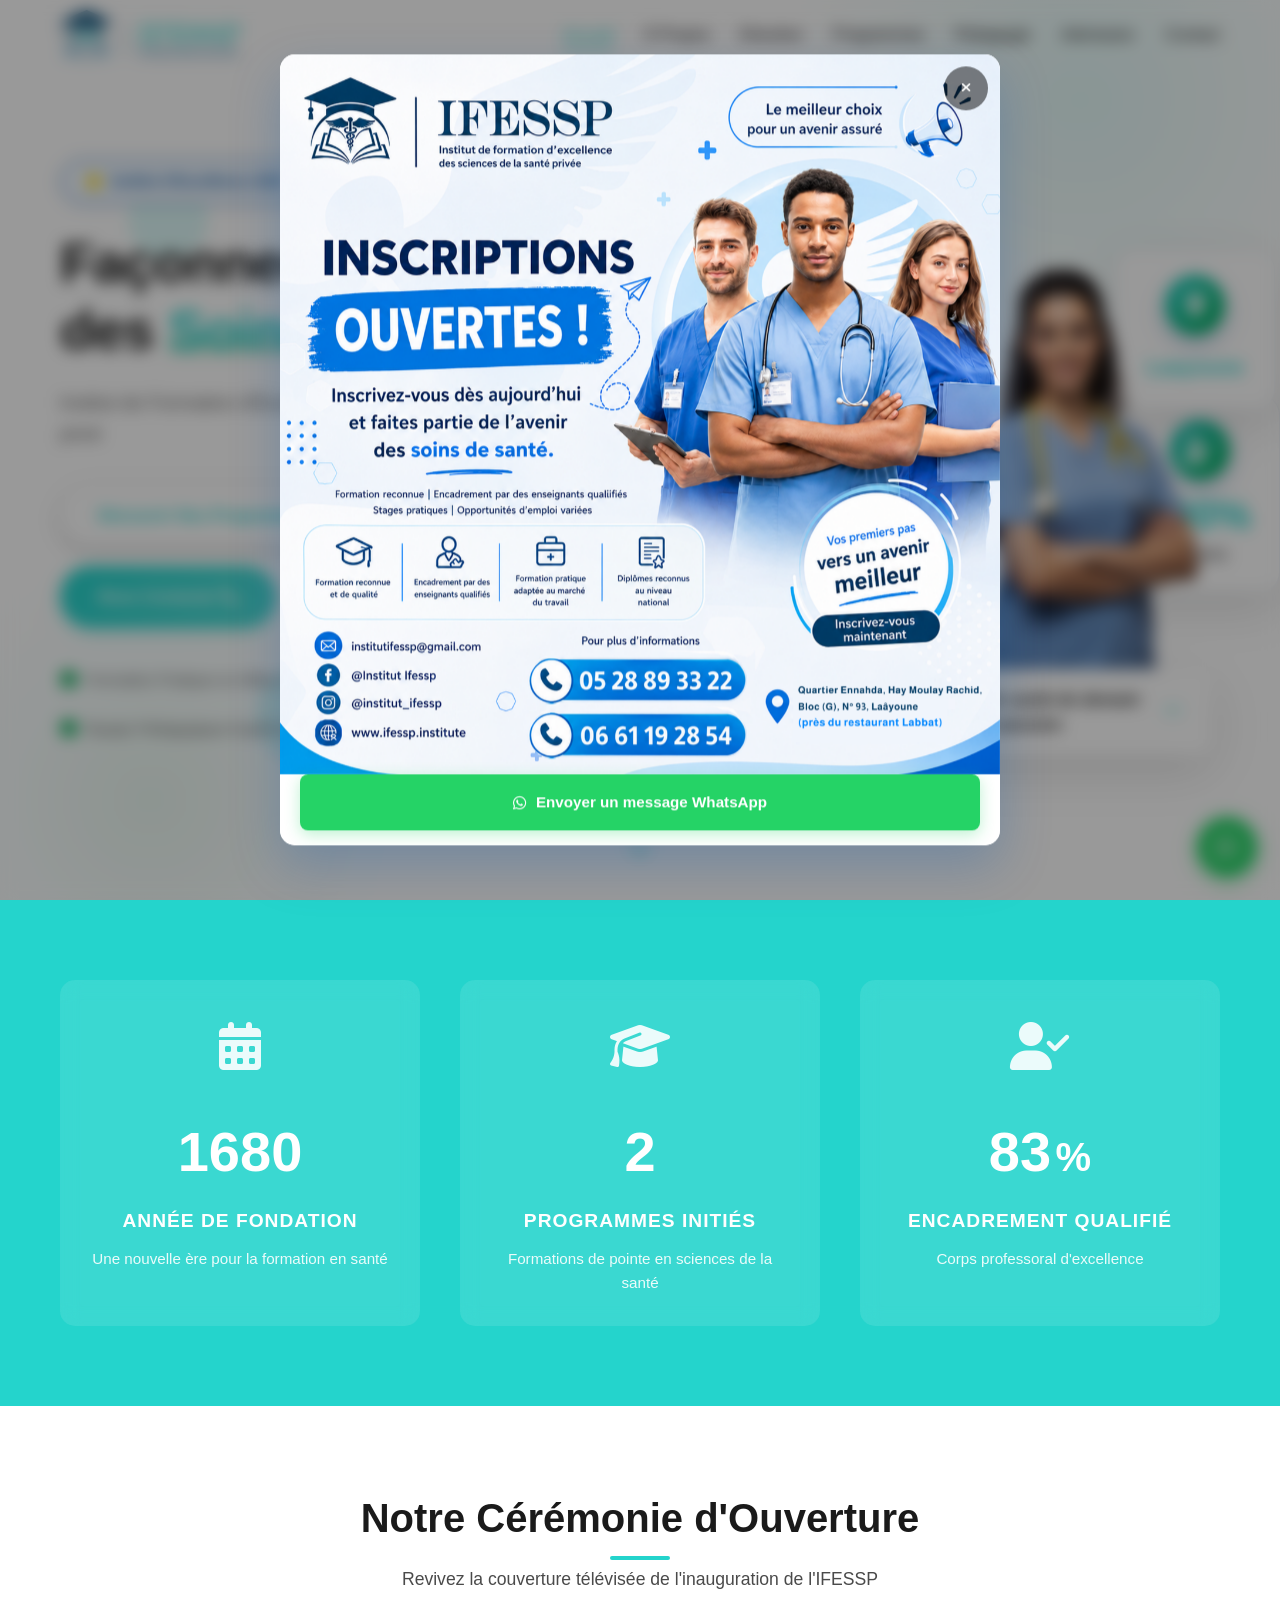
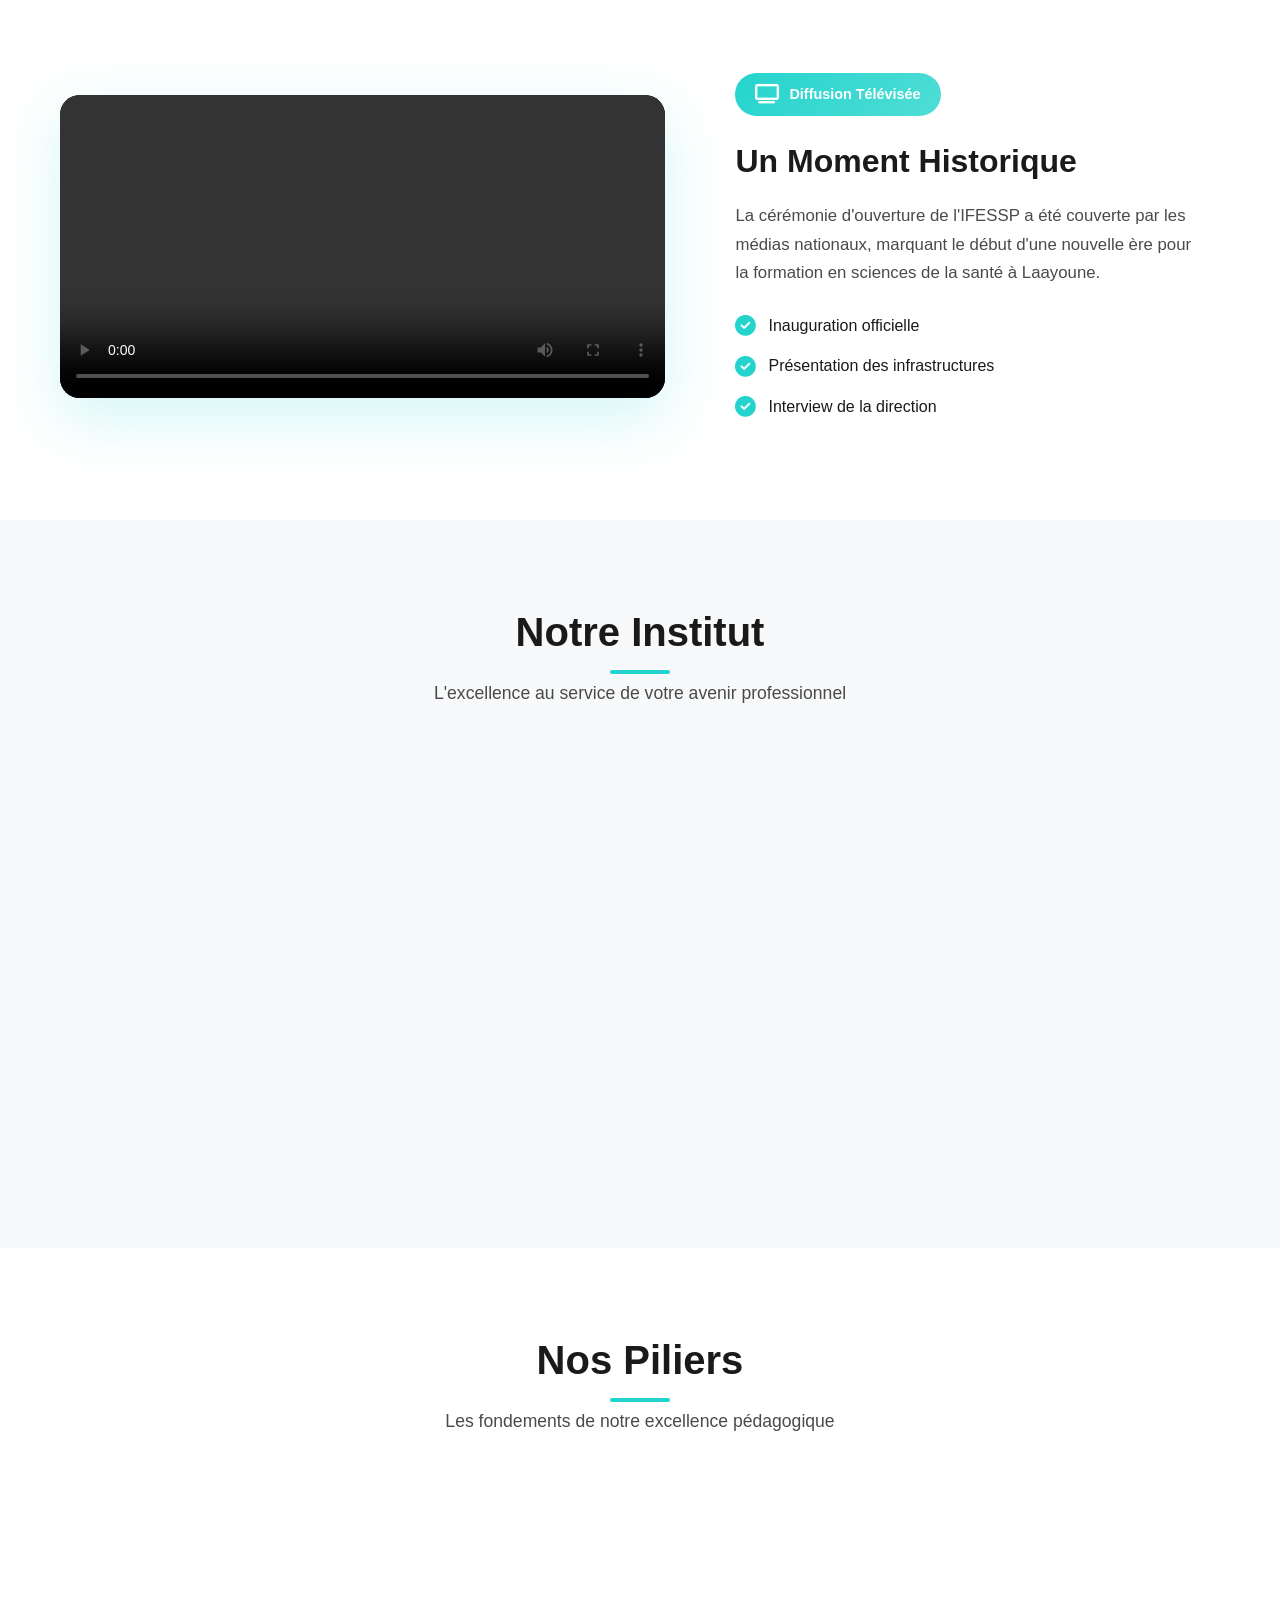
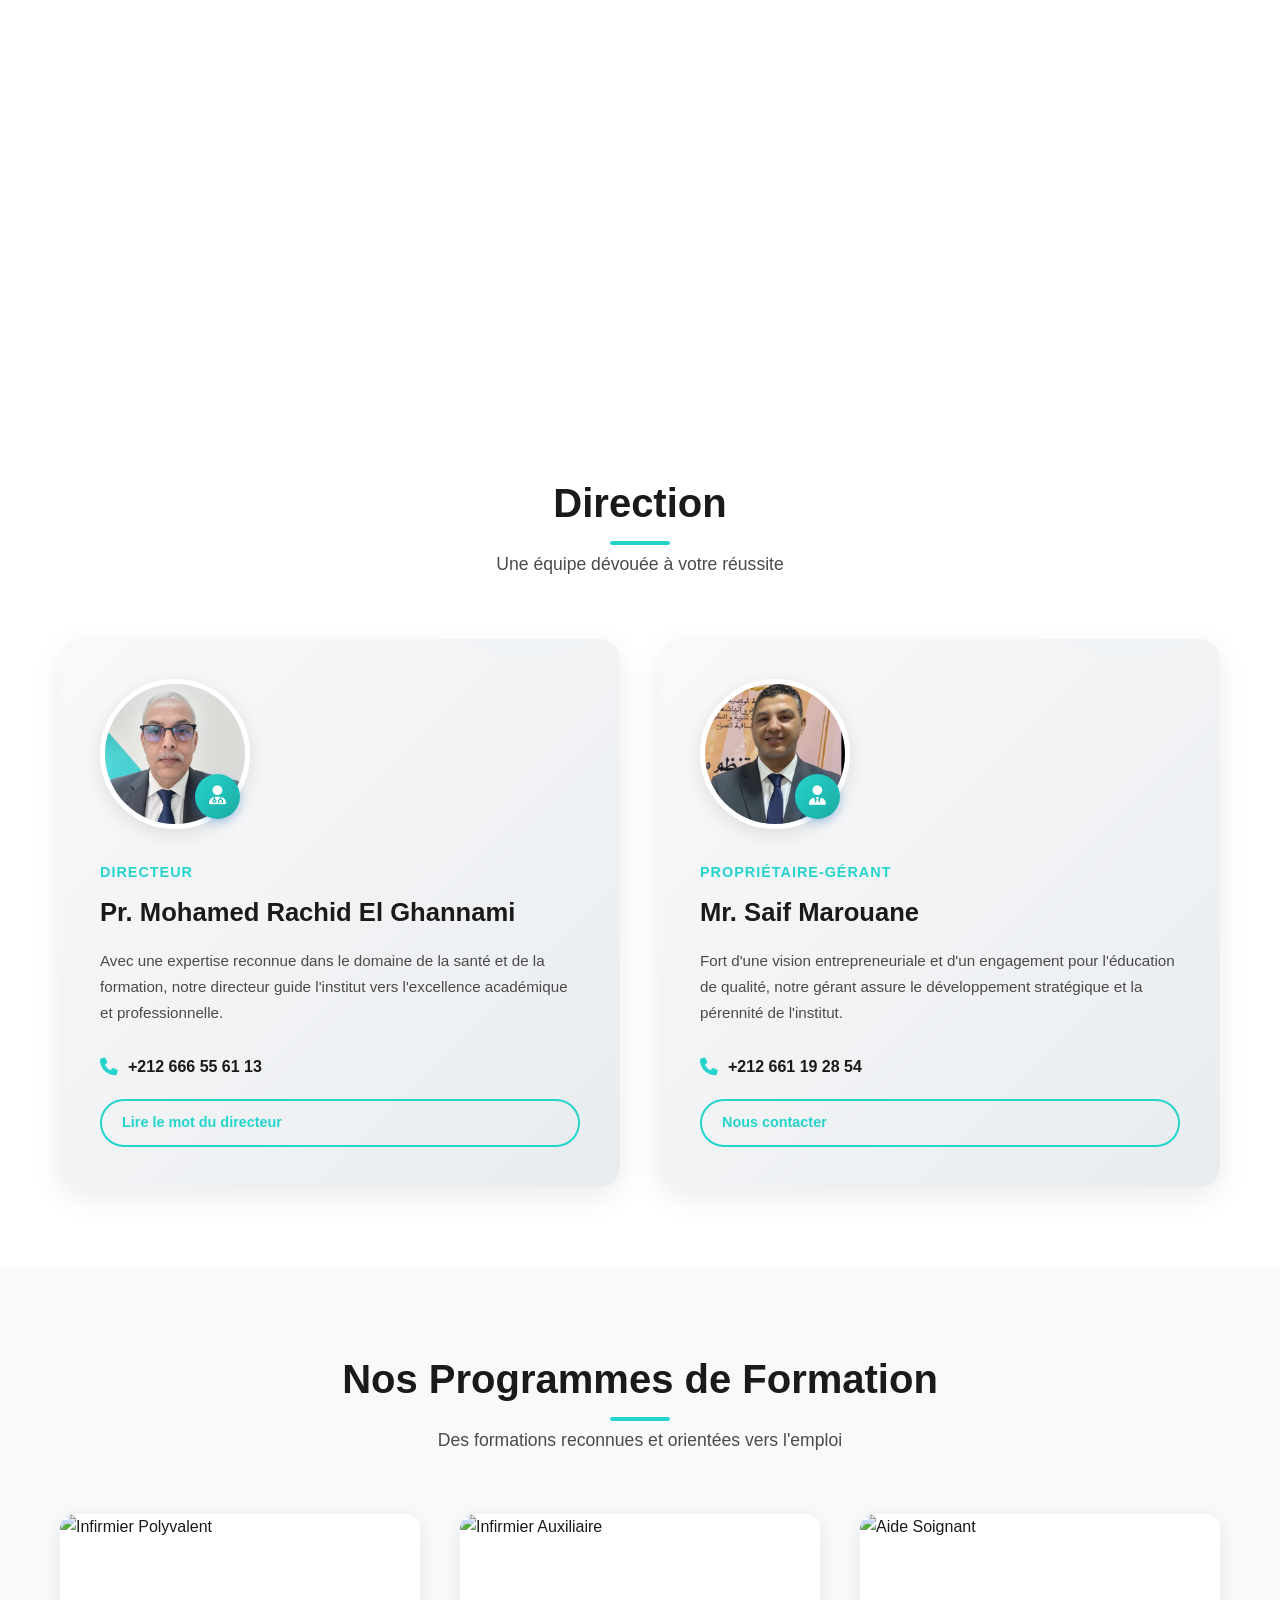
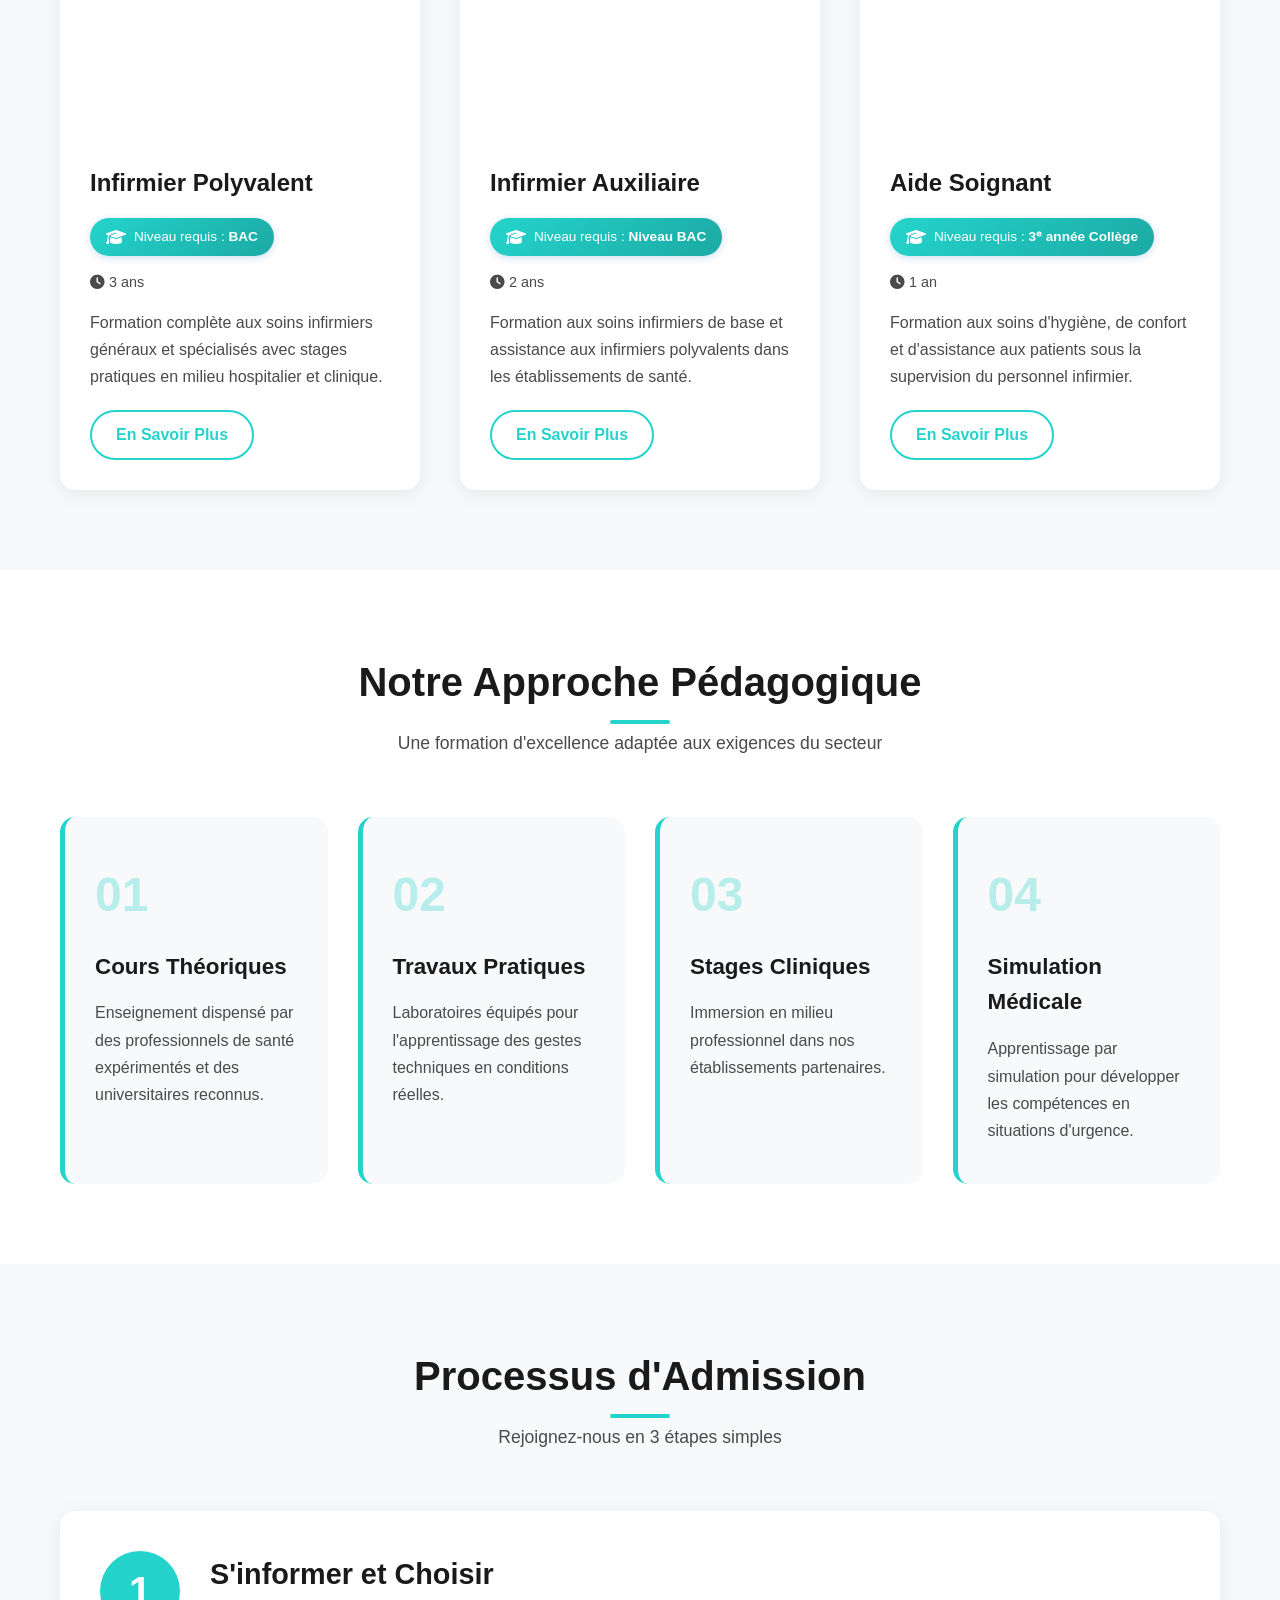
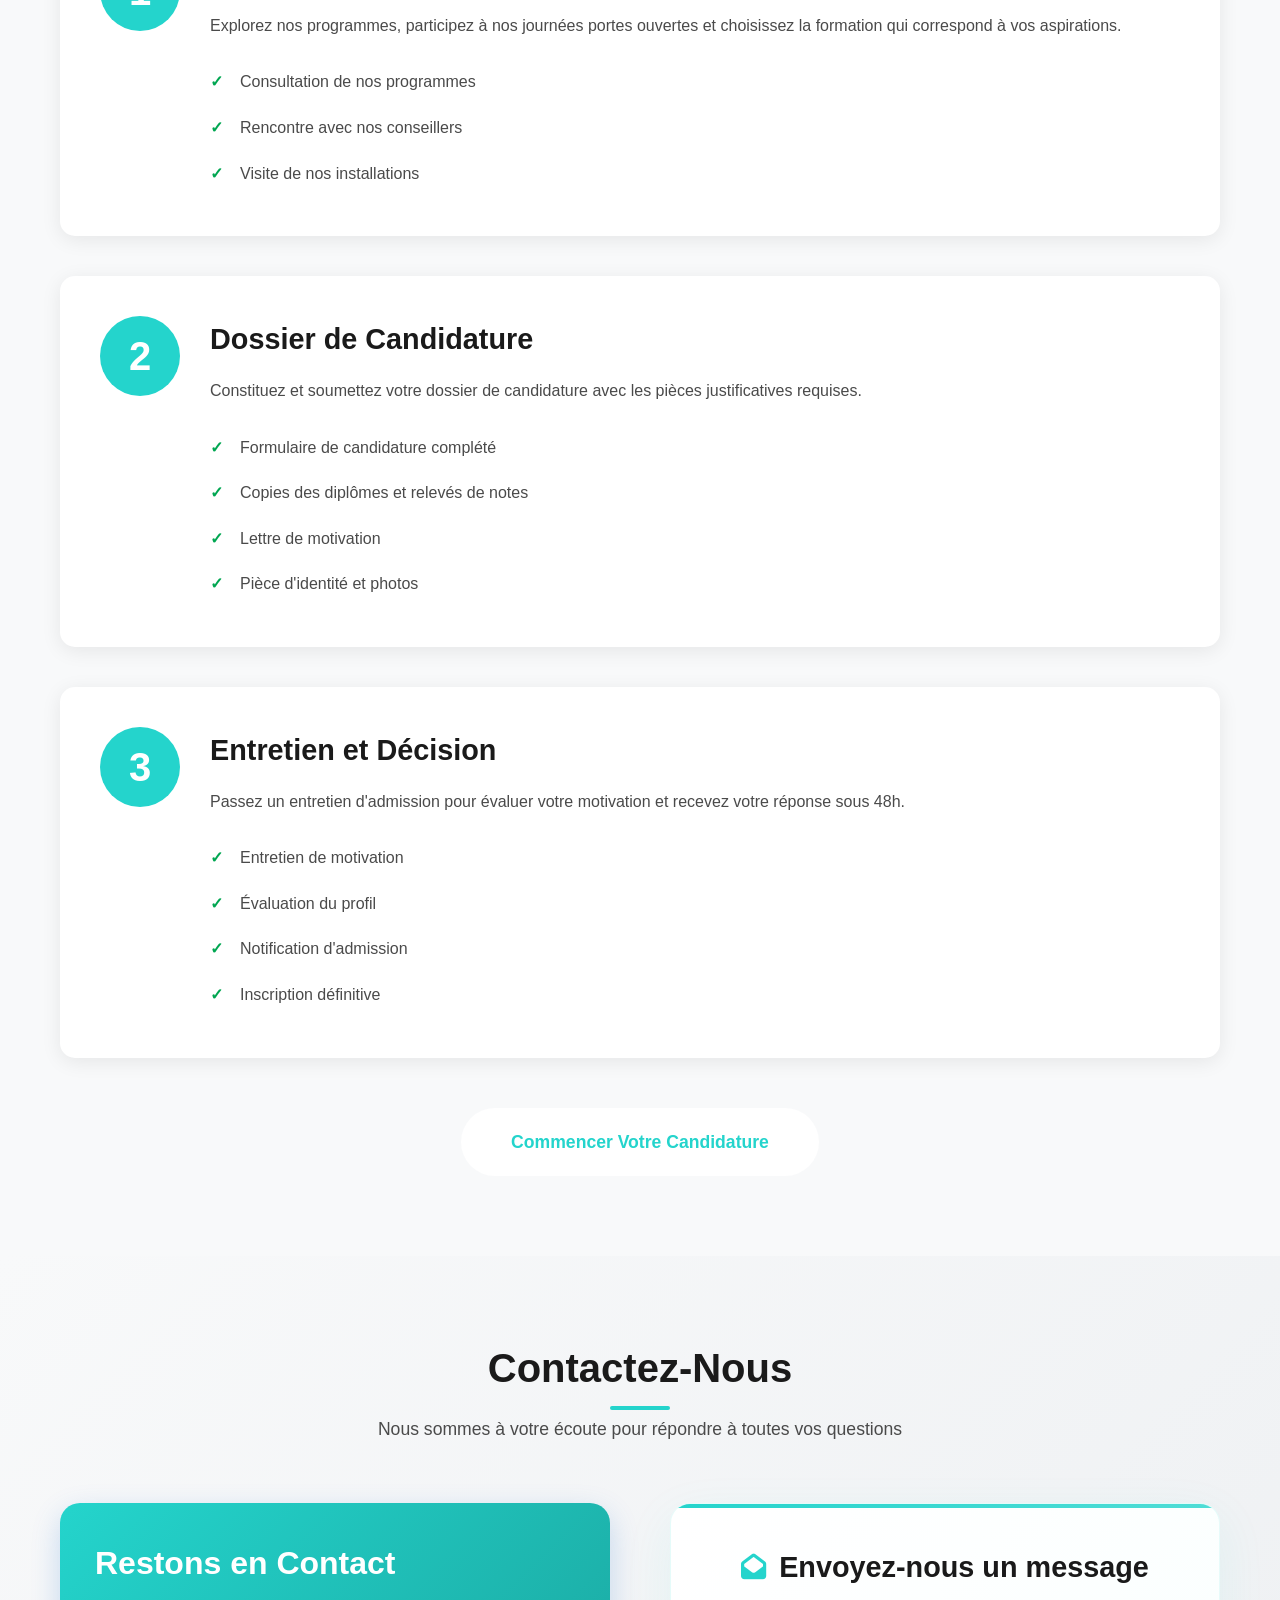
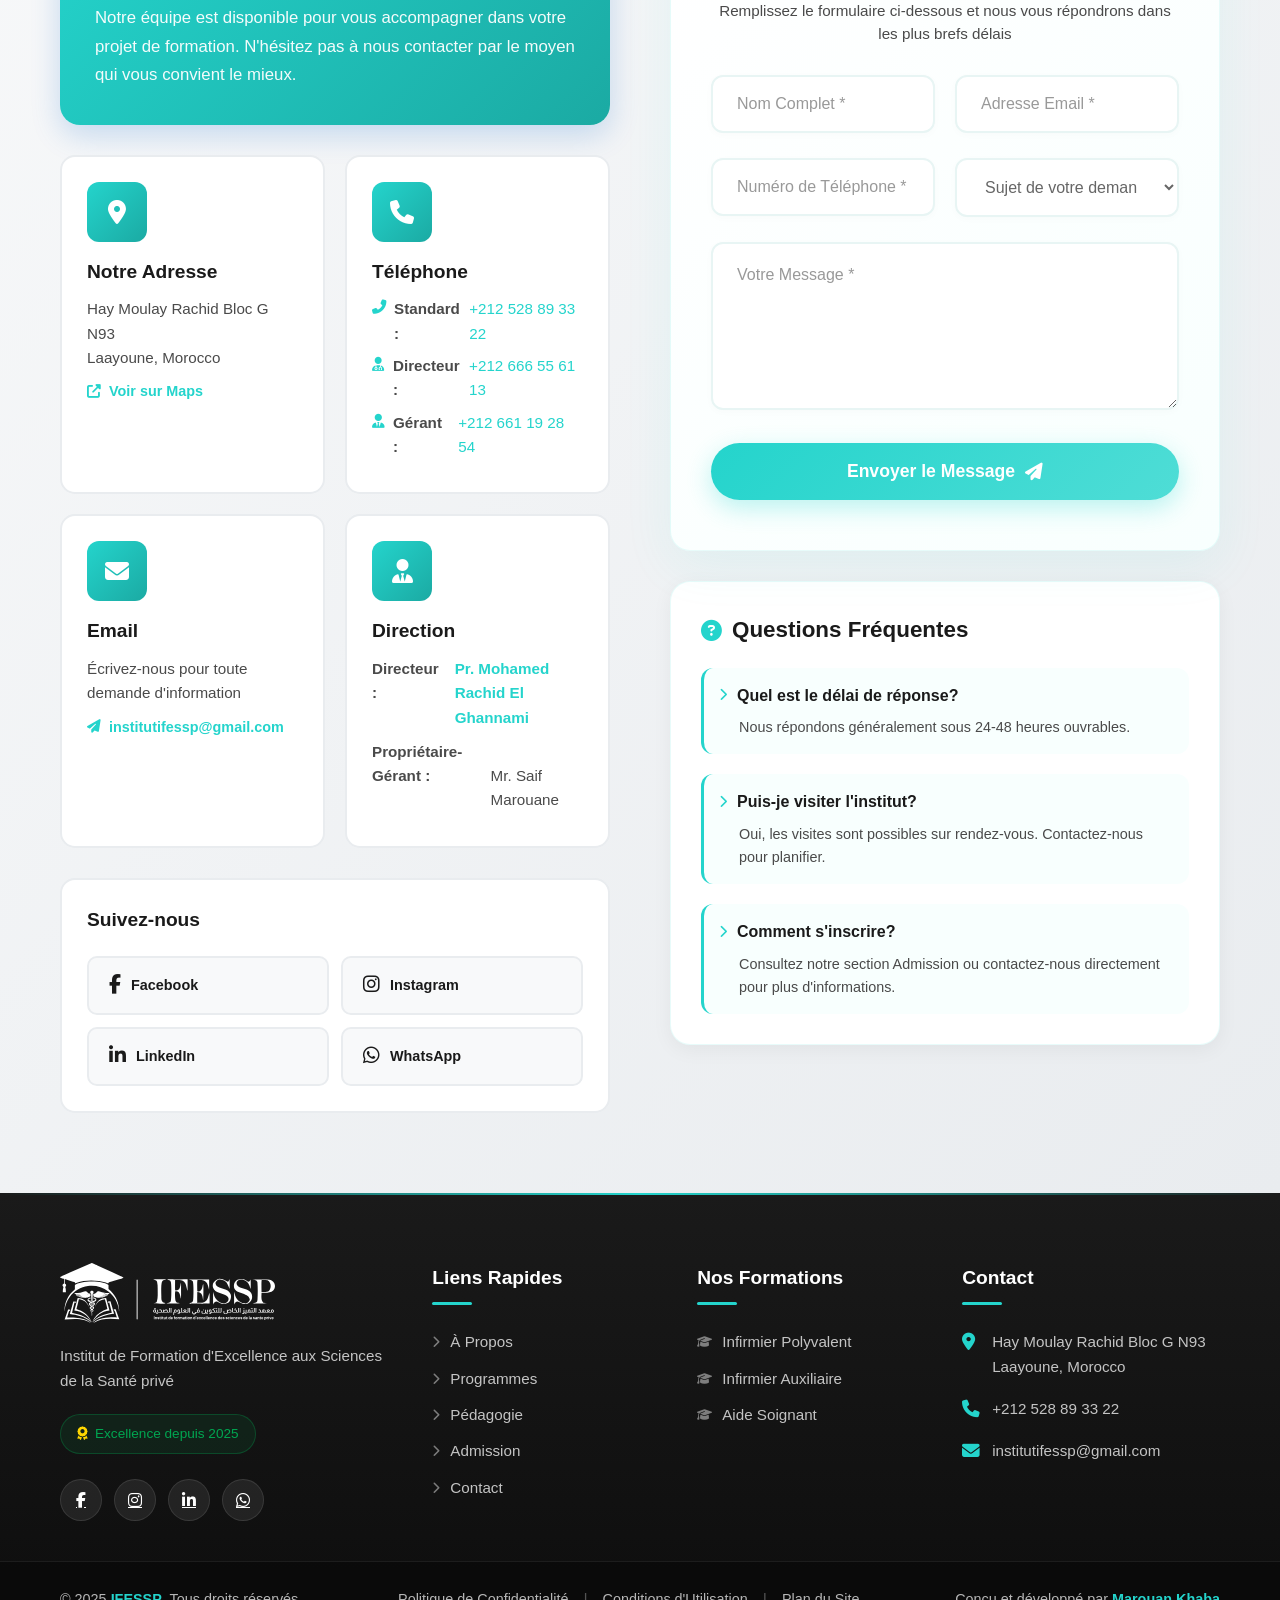
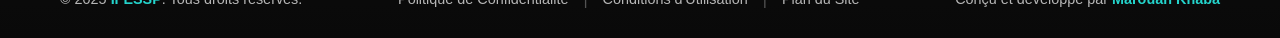
==== commit 6dbca548: "Add welcome ad popup, floating WhatsApp button, and mobile hero spacing fixes. Improve visitor engag" ====
--- a/Campus/index.html
+++ b/Campus/index.html
@@ -730,6 +730,29 @@
         </div>
     </footer>
 
+    <!-- Welcome Ad Popup -->
+    <div class="notification-backdrop" id="notificationBackdrop"></div>
+    <div class="registration-notification welcome-ad-popup" id="registrationNotification" role="dialog" aria-modal="true">
+        <button class="notification-close welcome-ad-close" id="notificationClose" aria-label="Fermer">
+            <i class="fas fa-times"></i>
+        </button>
+        <div class="notification-body welcome-ad-body">
+            <img src="images/inscriptions-ad.png" alt="Inscriptions ouvertes - IFESSP" class="notification-image">
+        </div>
+        <div class="notification-footer">
+            <a href="https://wa.me/212661192854?text=Bonjour%2C%20je%20souhaite%20m'inscrire%20%C3%A0%20l'IFESSP." class="notification-btn whatsapp-popup-btn" id="notificationWhatsappBtn" target="_blank" rel="noopener noreferrer">
+                <i class="fab fa-whatsapp"></i>
+                <span>Envoyer un message WhatsApp</span>
+            </a>
+        </div>
+    </div>
+
+    <!-- Floating WhatsApp Button -->
+    <a href="https://wa.me/212661192854?text=Bonjour%2C%20je%20souhaite%20m'inscrire%20%C3%A0%20l'IFESSP." class="whatsapp-float" target="_blank" rel="noopener noreferrer" aria-label="Contactez-nous sur WhatsApp">
+        <span class="whatsapp-float-tooltip">Contactez-nous</span>
+        <i class="fab fa-whatsapp"></i>
+    </a>
+
     <!-- EmailJS SDK -->
     <script type="text/javascript" src="https://cdn.jsdelivr.net/npm/@emailjs/browser@4/dist/email.min.js"></script>
     <script src="script.js"></script>
--- a/Campus/styles.css
+++ b/Campus/styles.css
@@ -3101,7 +3101,7 @@
     
     .hero {
         min-height: auto;
-        padding: 80px 20px 50px;
+        padding: 100px 20px 50px;
     }
     
     .hero-title {
@@ -3356,8 +3356,8 @@
     }
     
     .hero {
-        min-height: 90vh;
-        padding: 40px 0;
+        min-height: auto;
+        padding: 100px 16px 40px;
     }
     
     .hero-badge {
@@ -3654,6 +3654,12 @@
 .notification-backdrop.show {
     opacity: 1;
     visibility: visible;
+    animation: dynamicBackdrop 0.45s ease forwards;
+}
+
+@keyframes dynamicBackdrop {
+    from { opacity: 0; }
+    to { opacity: 1; }
 }
 .registration-notification {
     position: fixed;
@@ -3999,6 +4005,233 @@
     transform: translateX(5px);
 }
 
+/* Welcome Ad Popup */
+.welcome-ad-popup {
+    max-width: 720px;
+    overflow: hidden;
+    transition: none;
+    box-shadow: 0 20px 50px rgba(0, 86, 179, 0.25);
+}
+
+.welcome-ad-popup.show {
+    animation: dynamicPopupIn 0.75s cubic-bezier(0.22, 1, 0.36, 1) forwards;
+}
+
+.welcome-ad-popup.closing {
+    visibility: visible;
+    pointer-events: none;
+    animation: dynamicPopupOut 0.35s cubic-bezier(0.55, 0, 1, 0.45) forwards;
+}
+
+@keyframes dynamicPopupIn {
+    0% {
+        transform: translate(-50%, calc(-50% + 90px)) scale(0.9);
+        opacity: 0;
+    }
+    55% {
+        transform: translate(-50%, calc(-50% - 6px)) scale(1.02);
+        opacity: 1;
+    }
+    100% {
+        transform: translate(-50%, -50%) scale(1);
+        opacity: 1;
+    }
+}
+
+@keyframes dynamicPopupOut {
+    from {
+        transform: translate(-50%, -50%) scale(1);
+        opacity: 1;
+    }
+    to {
+        transform: translate(-50%, calc(-50% + 50px)) scale(0.94);
+        opacity: 0;
+    }
+}
+
+.welcome-ad-body {
+    padding: 0;
+    overflow: hidden;
+    position: relative;
+    border-radius: 15px 15px 0 0;
+}
+
+.welcome-ad-popup .notification-image {
+    width: 100%;
+    height: auto;
+    display: block;
+    animation: dynamicImageIn 0.55s cubic-bezier(0.22, 1, 0.36, 1) 0.15s both;
+}
+
+@keyframes dynamicImageIn {
+    from {
+        transform: scale(1.06) translateY(12px);
+        opacity: 0;
+    }
+    to {
+        transform: scale(1) translateY(0);
+        opacity: 1;
+    }
+}
+
+.welcome-ad-popup .notification-footer {
+    animation: dynamicFooterIn 0.5s cubic-bezier(0.22, 1, 0.36, 1) 0.3s both;
+}
+
+@keyframes dynamicFooterIn {
+    from {
+        transform: translateY(24px);
+        opacity: 0;
+    }
+    to {
+        transform: translateY(0);
+        opacity: 1;
+    }
+}
+
+.welcome-ad-close {
+    background: rgba(0, 0, 0, 0.5);
+    animation: dynamicCloseBtnIn 0.35s ease 0.45s both;
+}
+
+@keyframes dynamicCloseBtnIn {
+    from {
+        opacity: 0;
+        transform: scale(0.6);
+    }
+    to {
+        opacity: 1;
+        transform: scale(1);
+    }
+}
+
+.welcome-ad-close:hover {
+    background: rgba(0, 0, 0, 0.7);
+}
+
+.whatsapp-popup-btn {
+    background: #25D366;
+    box-shadow: 0 4px 15px rgba(37, 211, 102, 0.3);
+}
+
+.whatsapp-popup-btn:hover {
+    background: #1ebe57;
+    box-shadow: 0 6px 20px rgba(37, 211, 102, 0.4);
+    transform: translateY(-2px);
+}
+
+/* Floating WhatsApp Button */
+.whatsapp-float {
+    position: fixed;
+    bottom: 24px;
+    right: 24px;
+    width: 58px;
+    height: 58px;
+    background: #25D366;
+    color: #fff;
+    border-radius: 50%;
+    display: flex;
+    align-items: center;
+    justify-content: center;
+    font-size: 1.75rem;
+    text-decoration: none;
+    z-index: 9000;
+    box-shadow: 0 4px 20px rgba(37, 211, 102, 0.45);
+    transition: transform 0.3s ease, box-shadow 0.3s ease, background 0.3s ease;
+    animation: whatsappFloatIn 0.5s cubic-bezier(0.22, 1, 0.36, 1) 1s both;
+}
+
+.whatsapp-float::before {
+    content: '';
+    position: absolute;
+    inset: -4px;
+    border-radius: 50%;
+    border: 2px solid rgba(37, 211, 102, 0.4);
+    animation: whatsappPulse 2s ease-out infinite;
+}
+
+@keyframes whatsappFloatIn {
+    from {
+        opacity: 0;
+        transform: scale(0) translateY(20px);
+    }
+    to {
+        opacity: 1;
+        transform: scale(1) translateY(0);
+    }
+}
+
+@keyframes whatsappPulse {
+    0% {
+        transform: scale(1);
+        opacity: 0.6;
+    }
+    100% {
+        transform: scale(1.4);
+        opacity: 0;
+    }
+}
+
+.whatsapp-float:hover {
+    background: #1ebe57;
+    transform: scale(1.08);
+    box-shadow: 0 6px 28px rgba(37, 211, 102, 0.55);
+}
+
+.whatsapp-float i {
+    position: relative;
+    z-index: 1;
+}
+
+.whatsapp-float-tooltip {
+    position: absolute;
+    right: calc(100% + 12px);
+    background: #fff;
+    color: #333;
+    padding: 8px 14px;
+    border-radius: 8px;
+    font-size: 0.85rem;
+    font-weight: 600;
+    white-space: nowrap;
+    box-shadow: 0 4px 15px rgba(0, 0, 0, 0.12);
+    opacity: 0;
+    visibility: hidden;
+    transform: translateX(8px);
+    transition: all 0.25s ease;
+    font-family: inherit;
+    pointer-events: none;
+}
+
+.whatsapp-float-tooltip::after {
+    content: '';
+    position: absolute;
+    right: -6px;
+    top: 50%;
+    transform: translateY(-50%);
+    border: 6px solid transparent;
+    border-left-color: #fff;
+}
+
+.whatsapp-float:hover .whatsapp-float-tooltip {
+    opacity: 1;
+    visibility: visible;
+    transform: translateX(0);
+}
+
+@media (max-width: 480px) {
+    .whatsapp-float {
+        bottom: 18px;
+        right: 18px;
+        width: 52px;
+        height: 52px;
+        font-size: 1.5rem;
+    }
+
+    .whatsapp-float-tooltip {
+        display: none;
+    }
+}
+
 /* Pricing Styles */
 .pricing-list {
     margin-bottom: 20px;
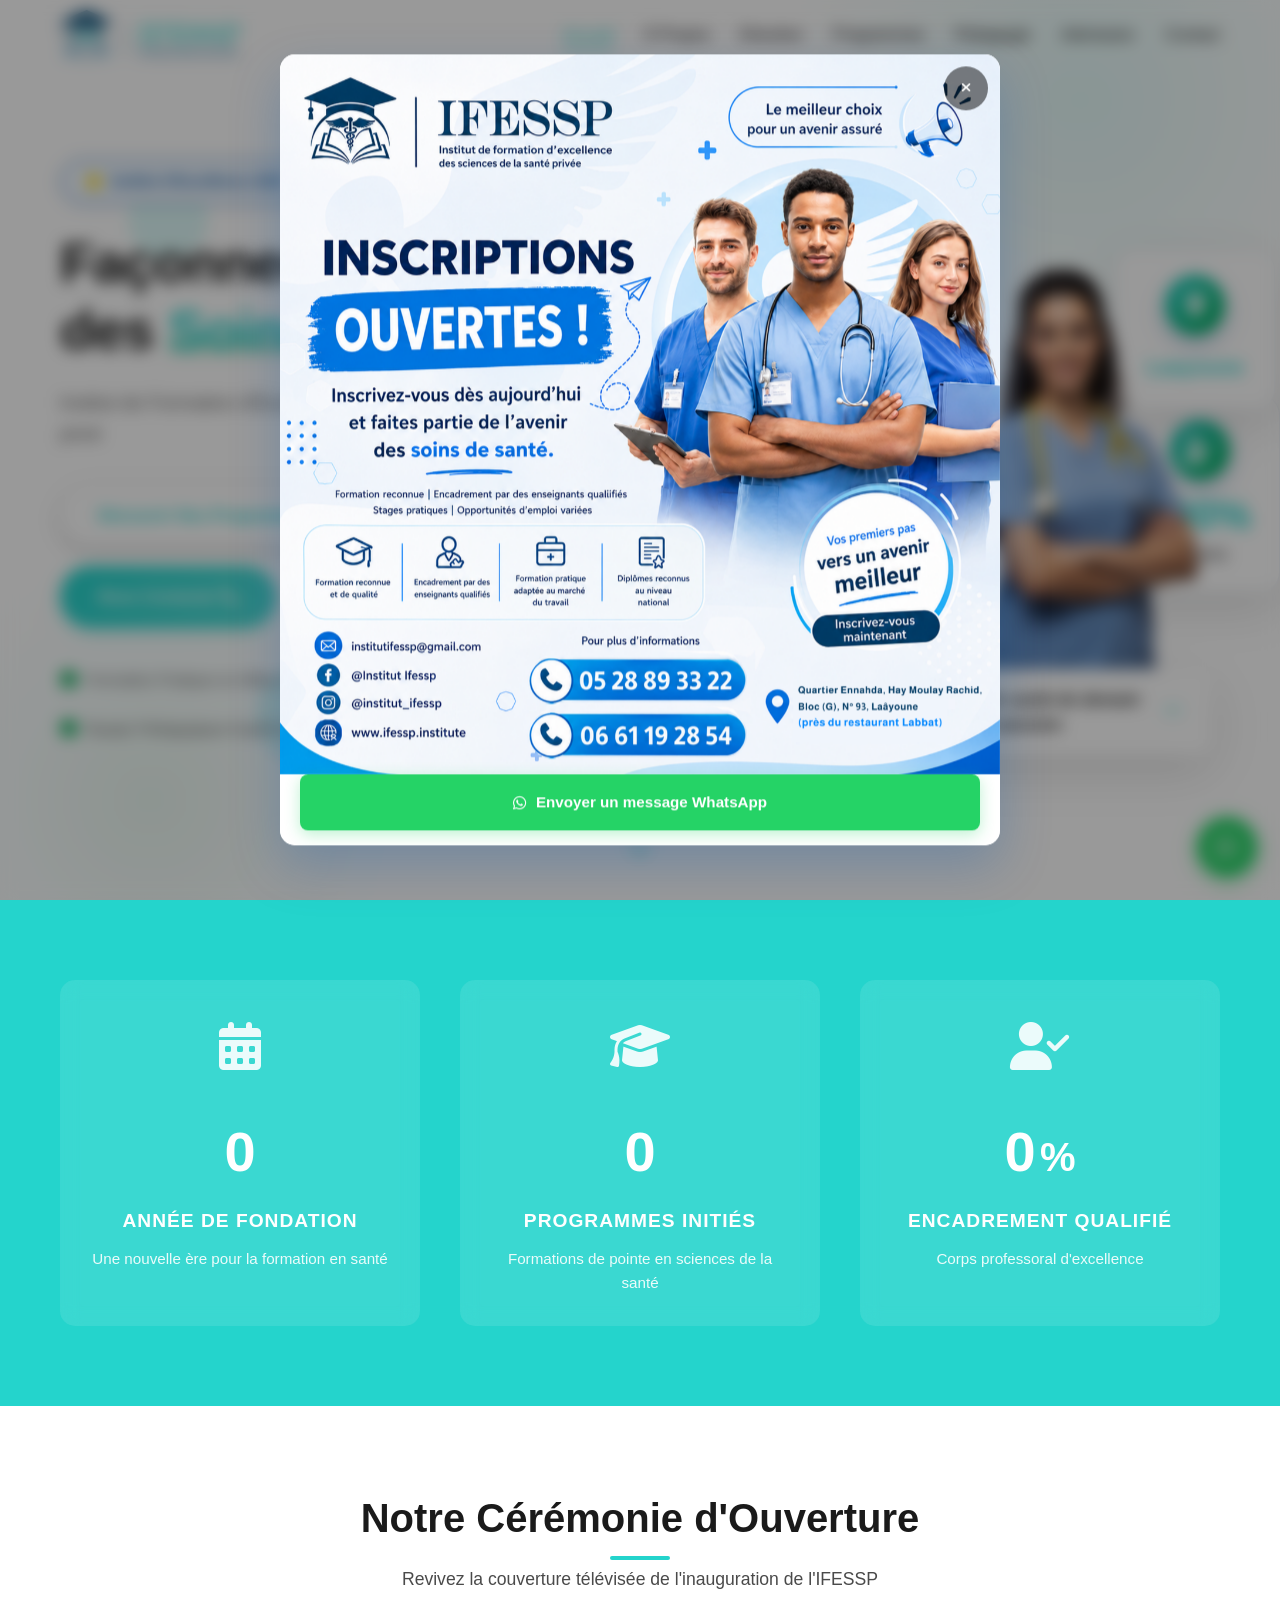
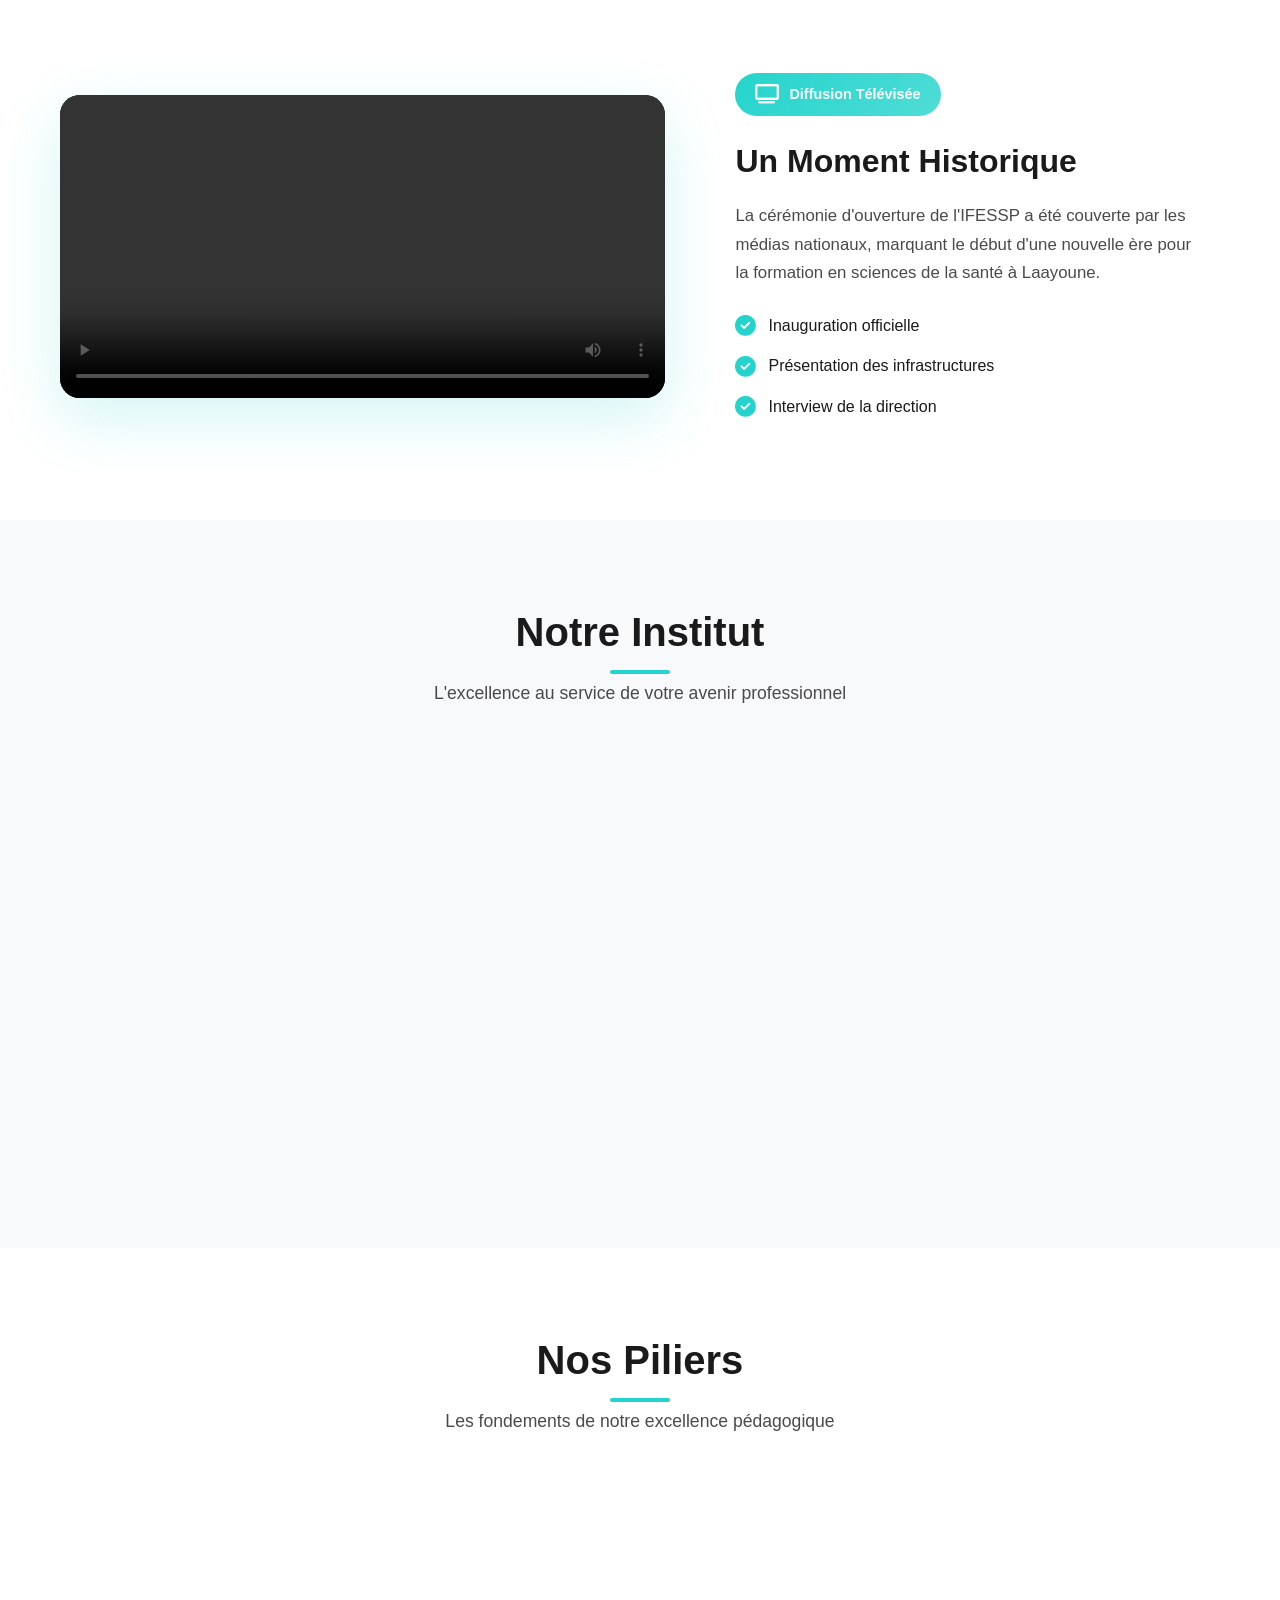
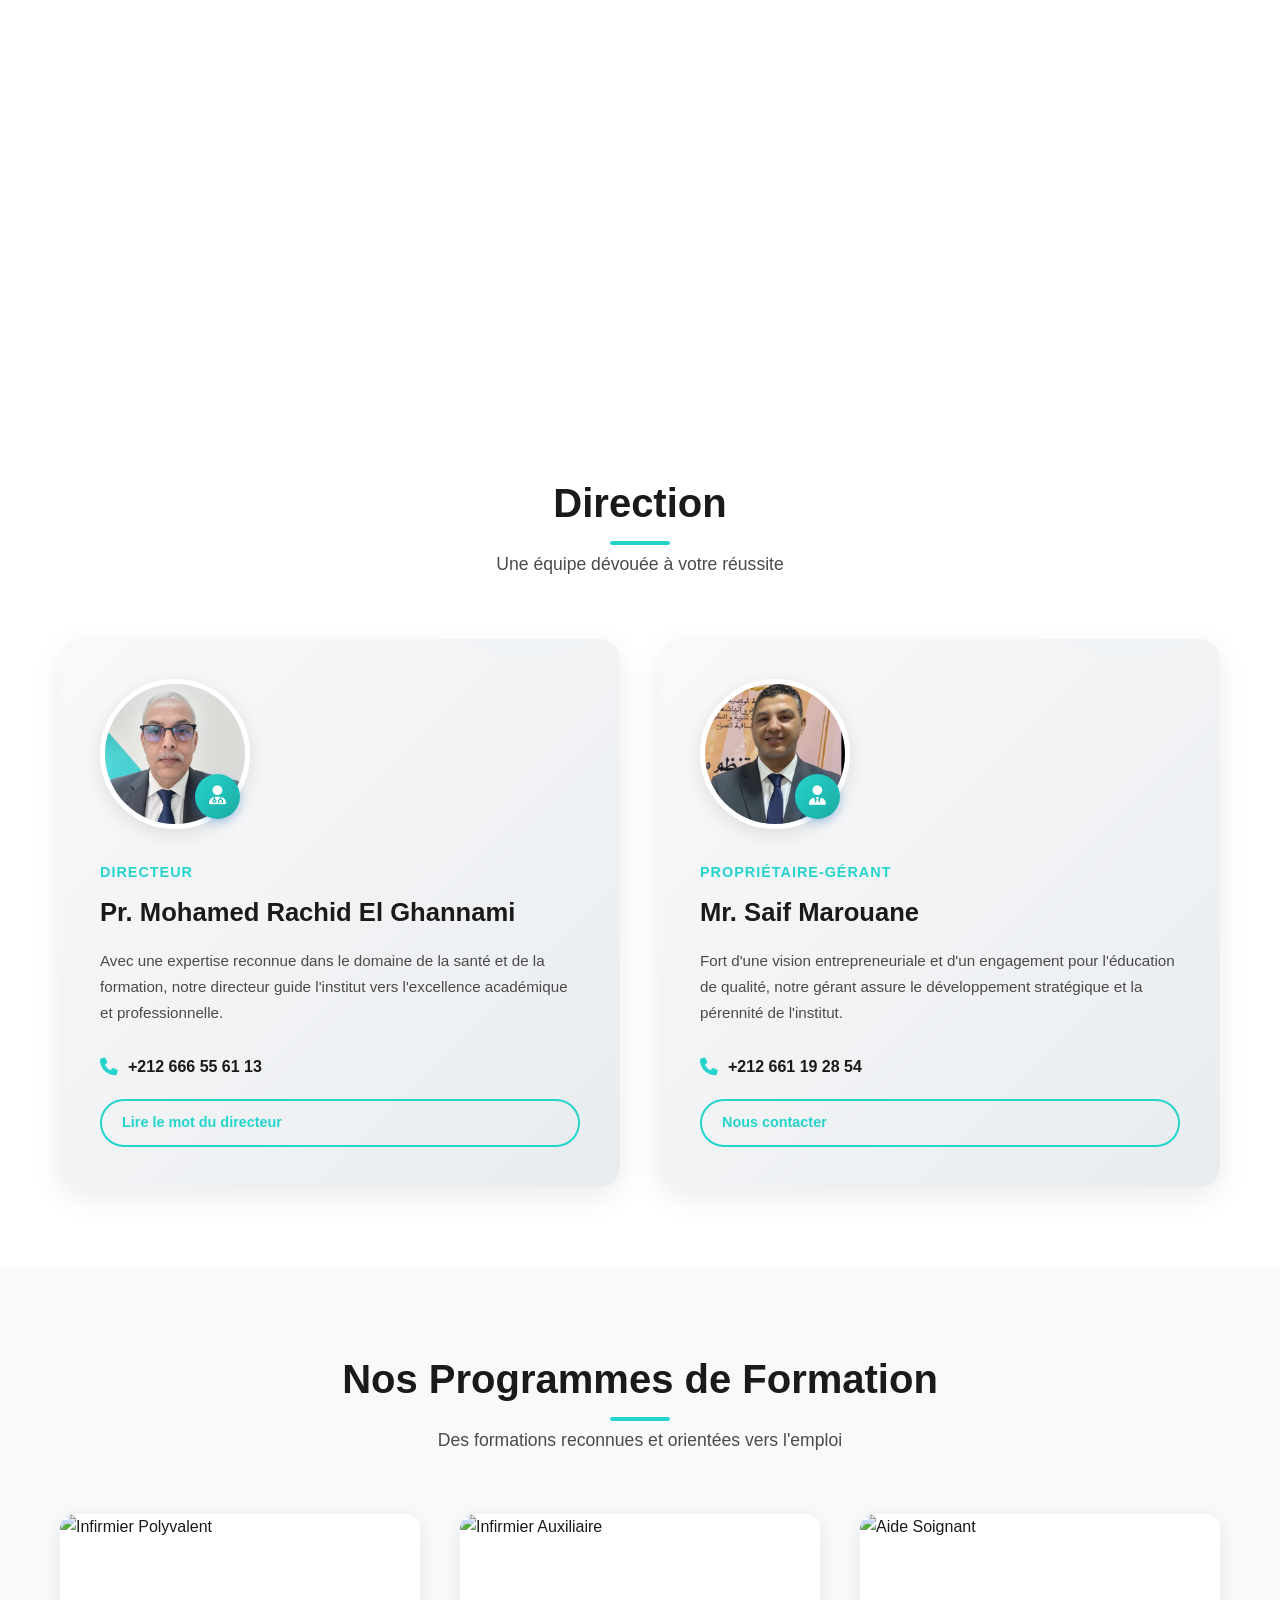
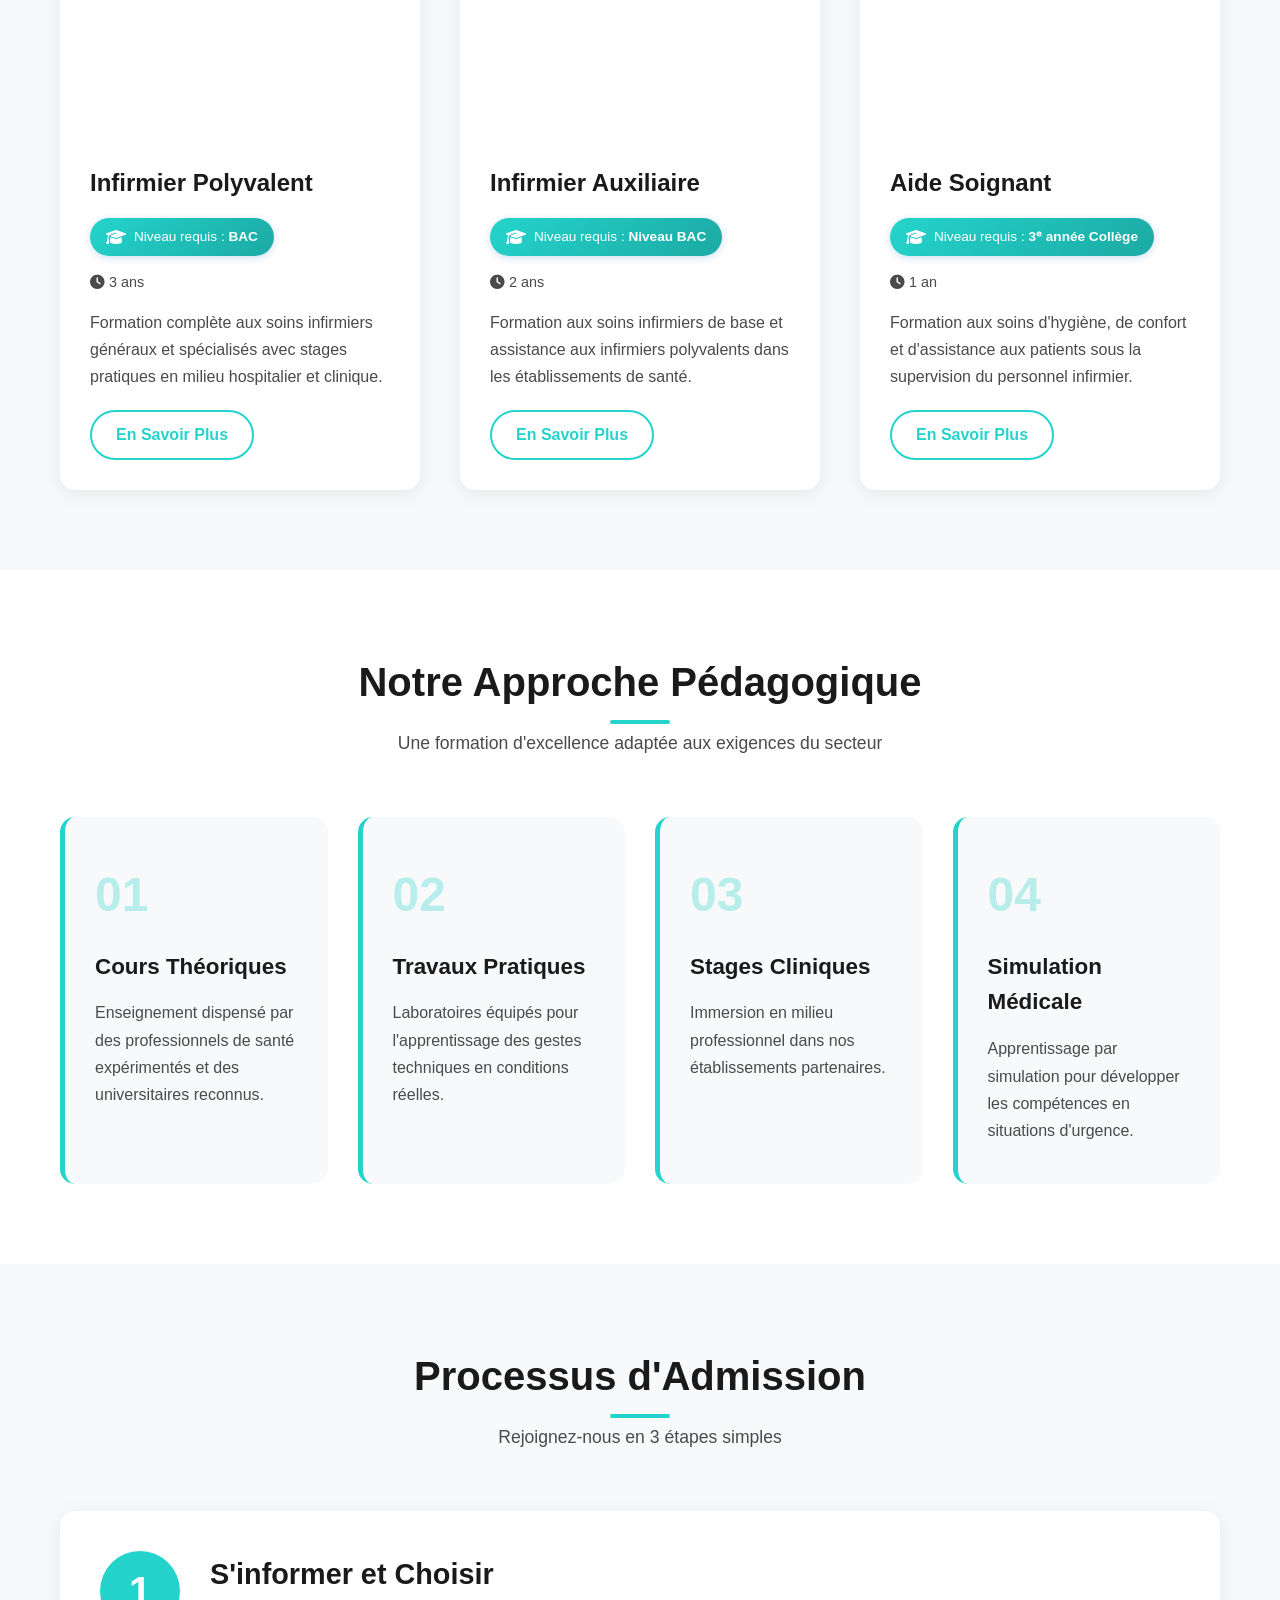
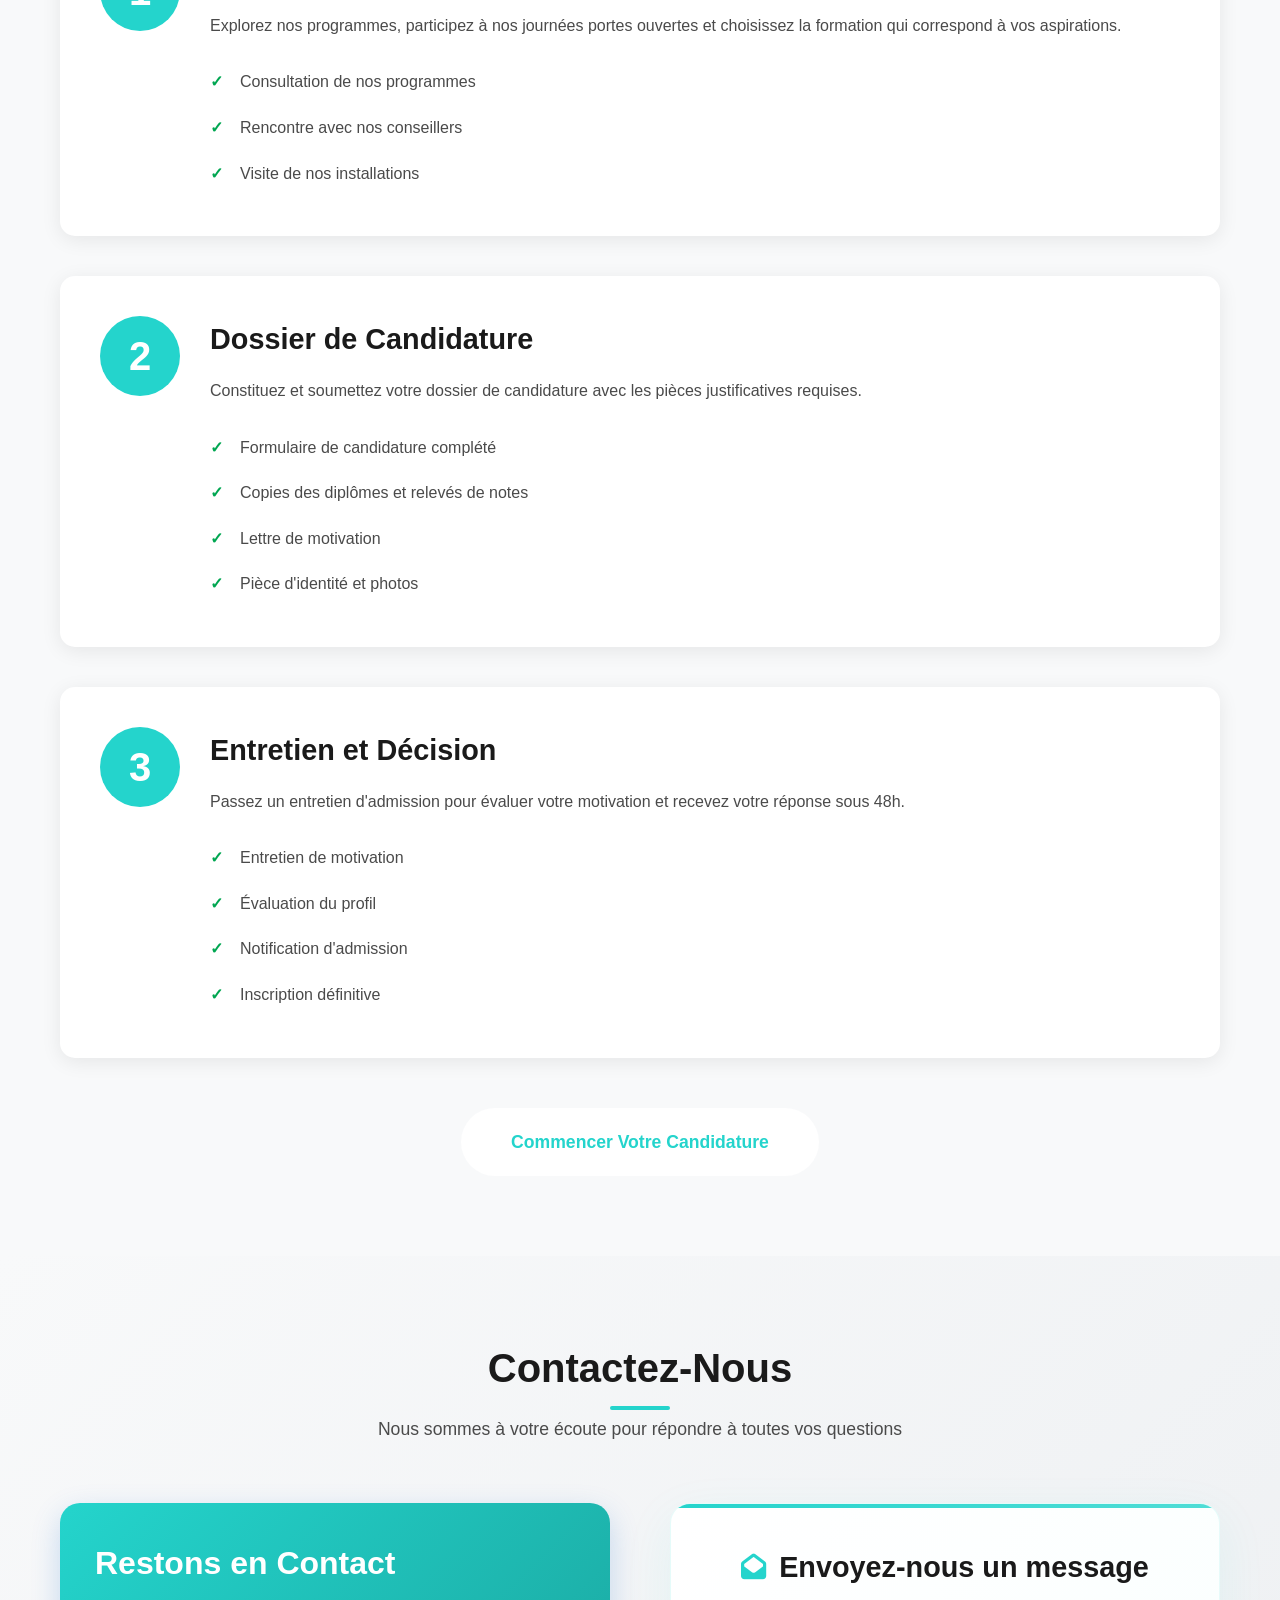
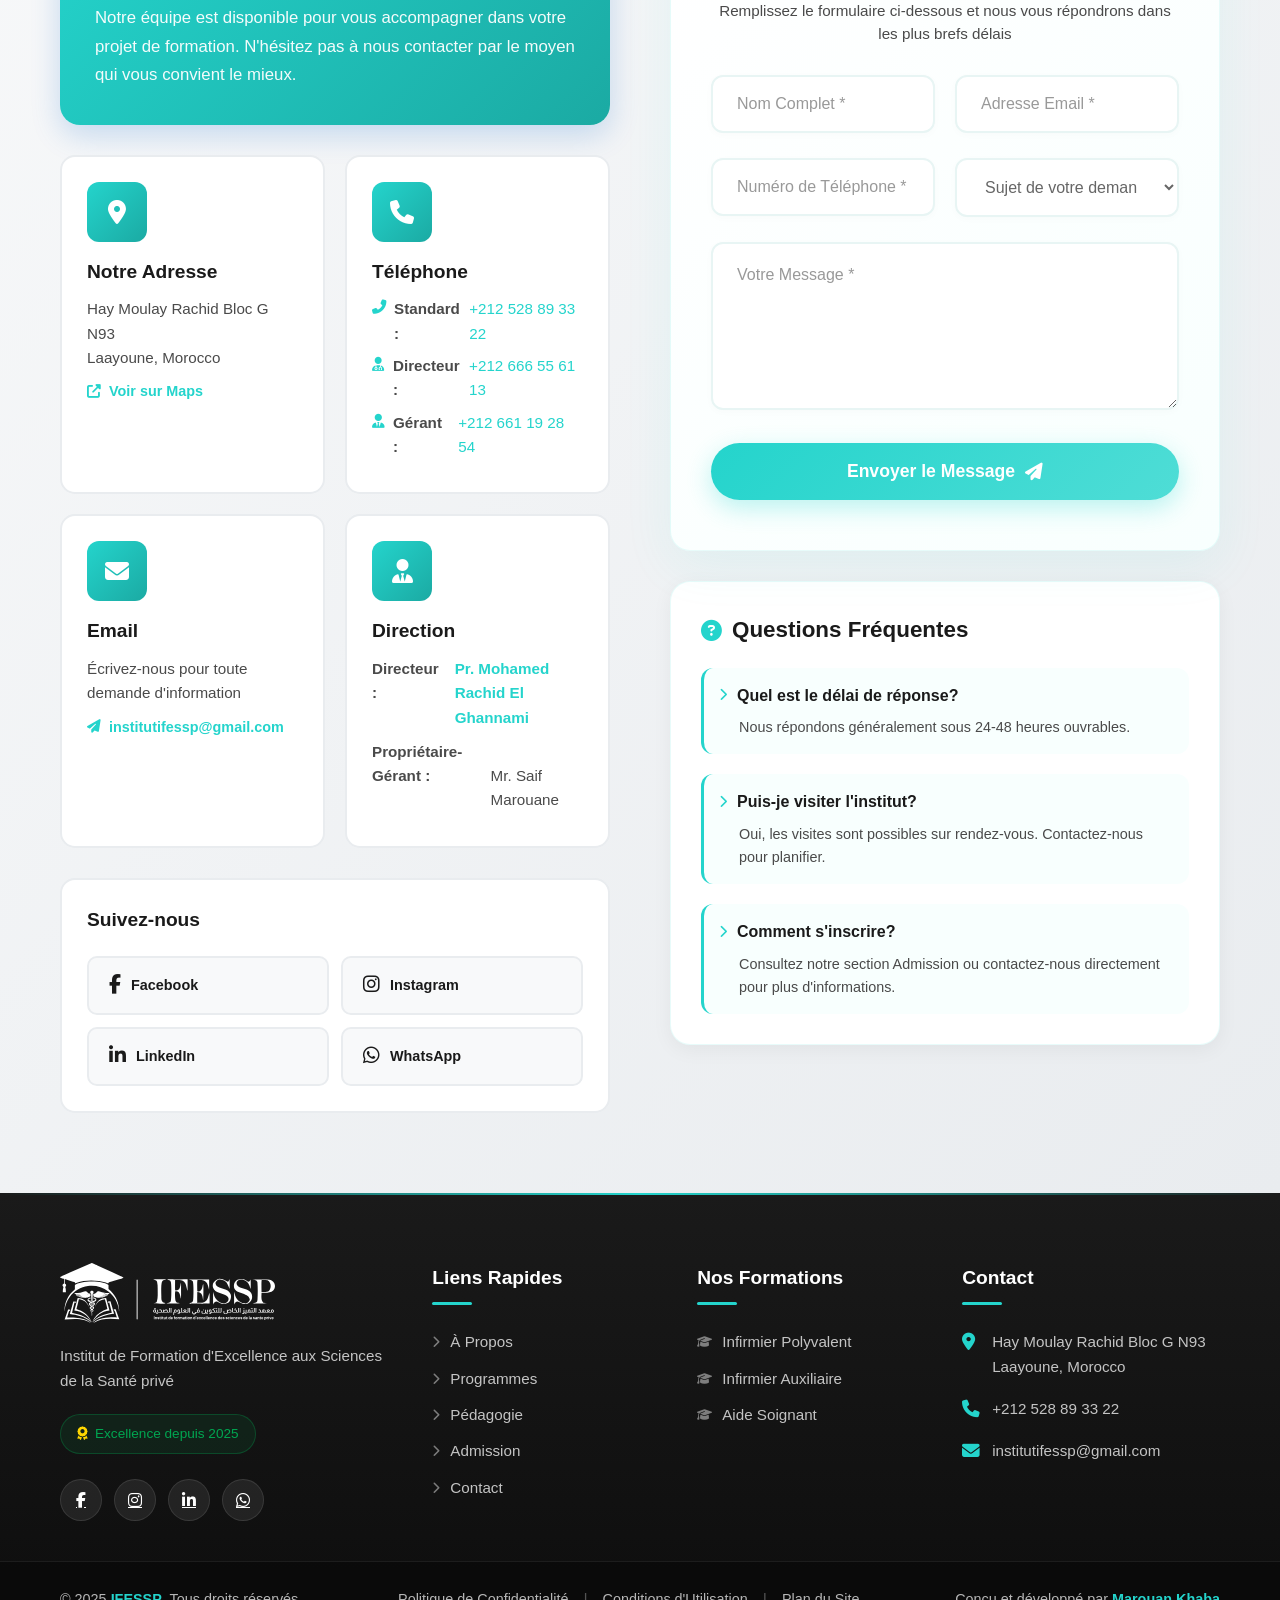
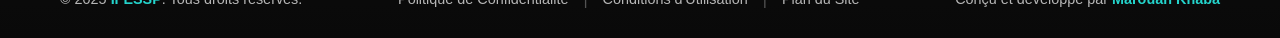
==== commit 2ae00d6a: "Point footer developer credit to WhatsApp instead of personal website. Makes the Marouan Khaba foote" ====
--- a/Campus/index.html
+++ b/Campus/index.html
@@ -723,7 +723,7 @@
                         <a href="#accueil">Plan du Site</a>
                     </div>
                     <div class="footer-credit">
-                        <p>Conçu et développé par <a href="https://wa.me/212644682293" target="_blank" class="developer-link">Marouan Khaba</a></p>
+                        <p>Conçu et développé par <a href="https://wa.me/212644682293" target="_blank" rel="noopener noreferrer" class="developer-link">Marouan Khaba</a></p>
                     </div>
                 </div>
             </div>
